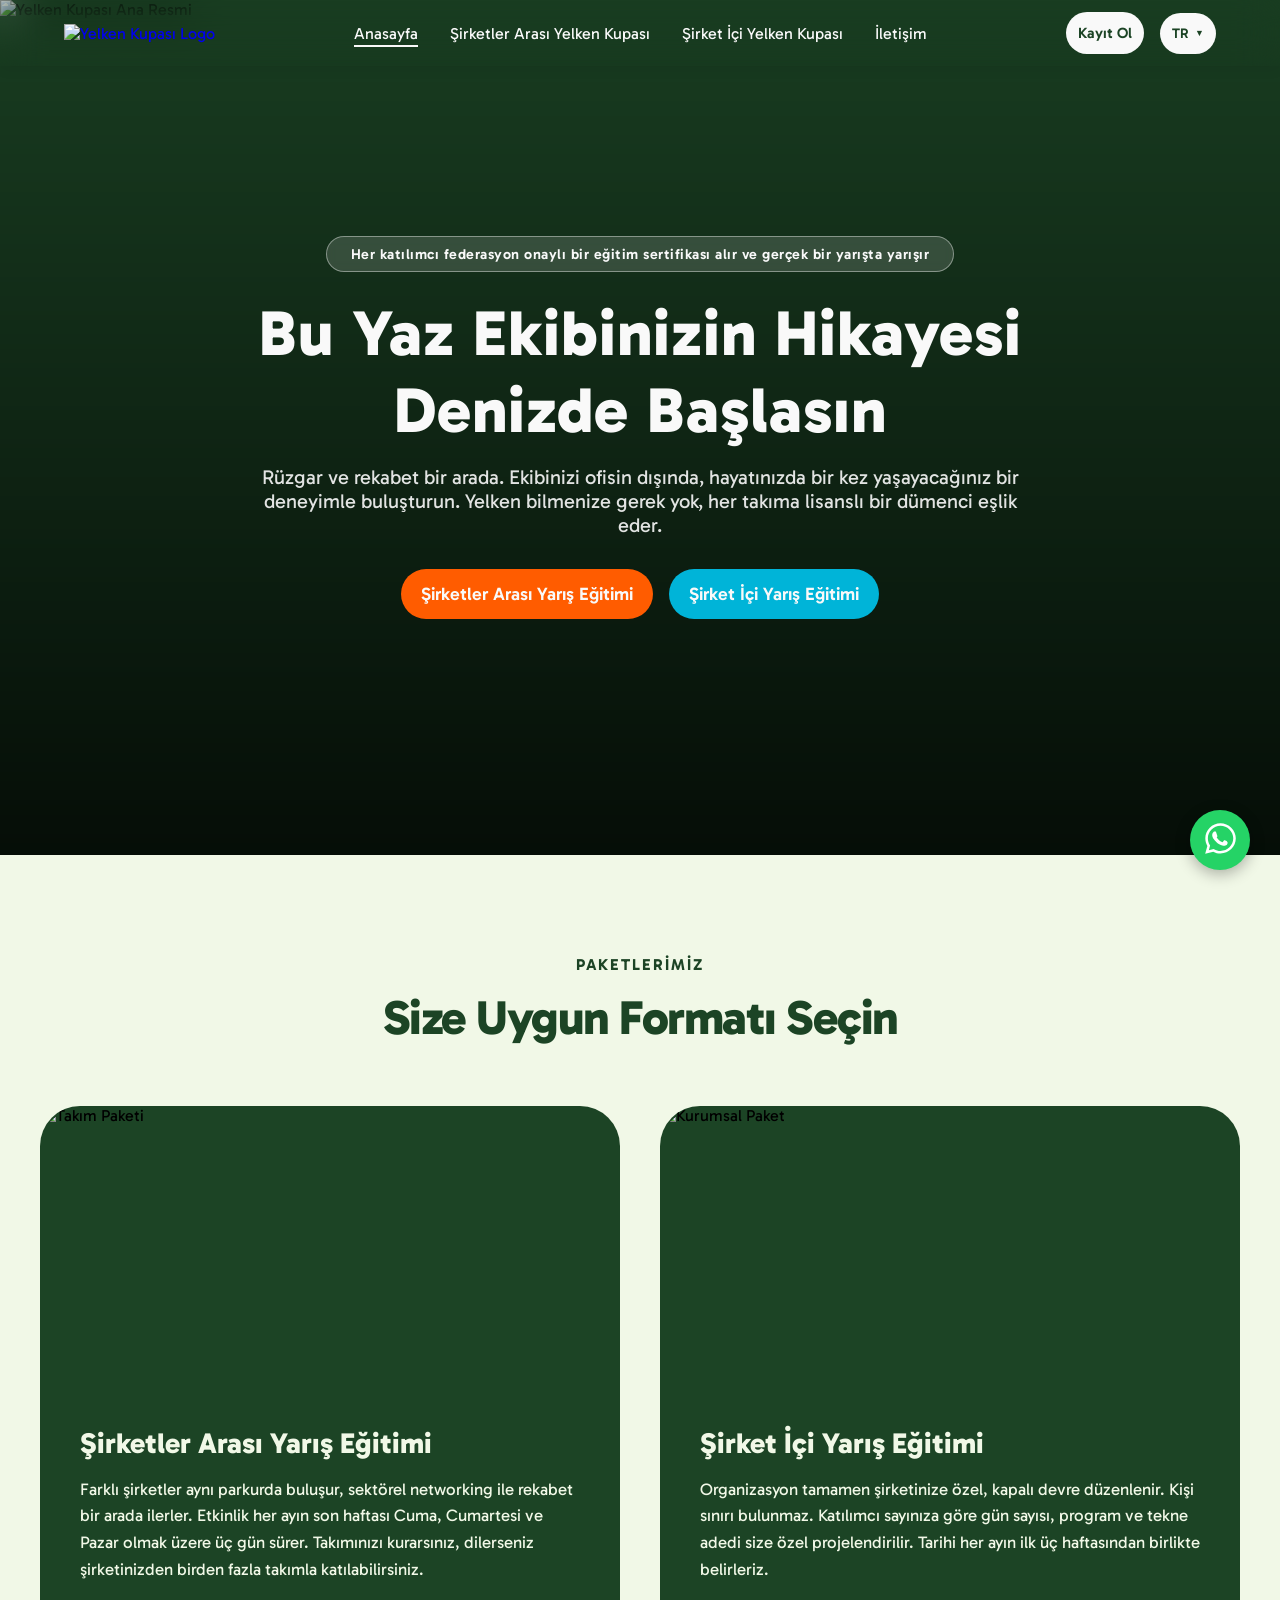
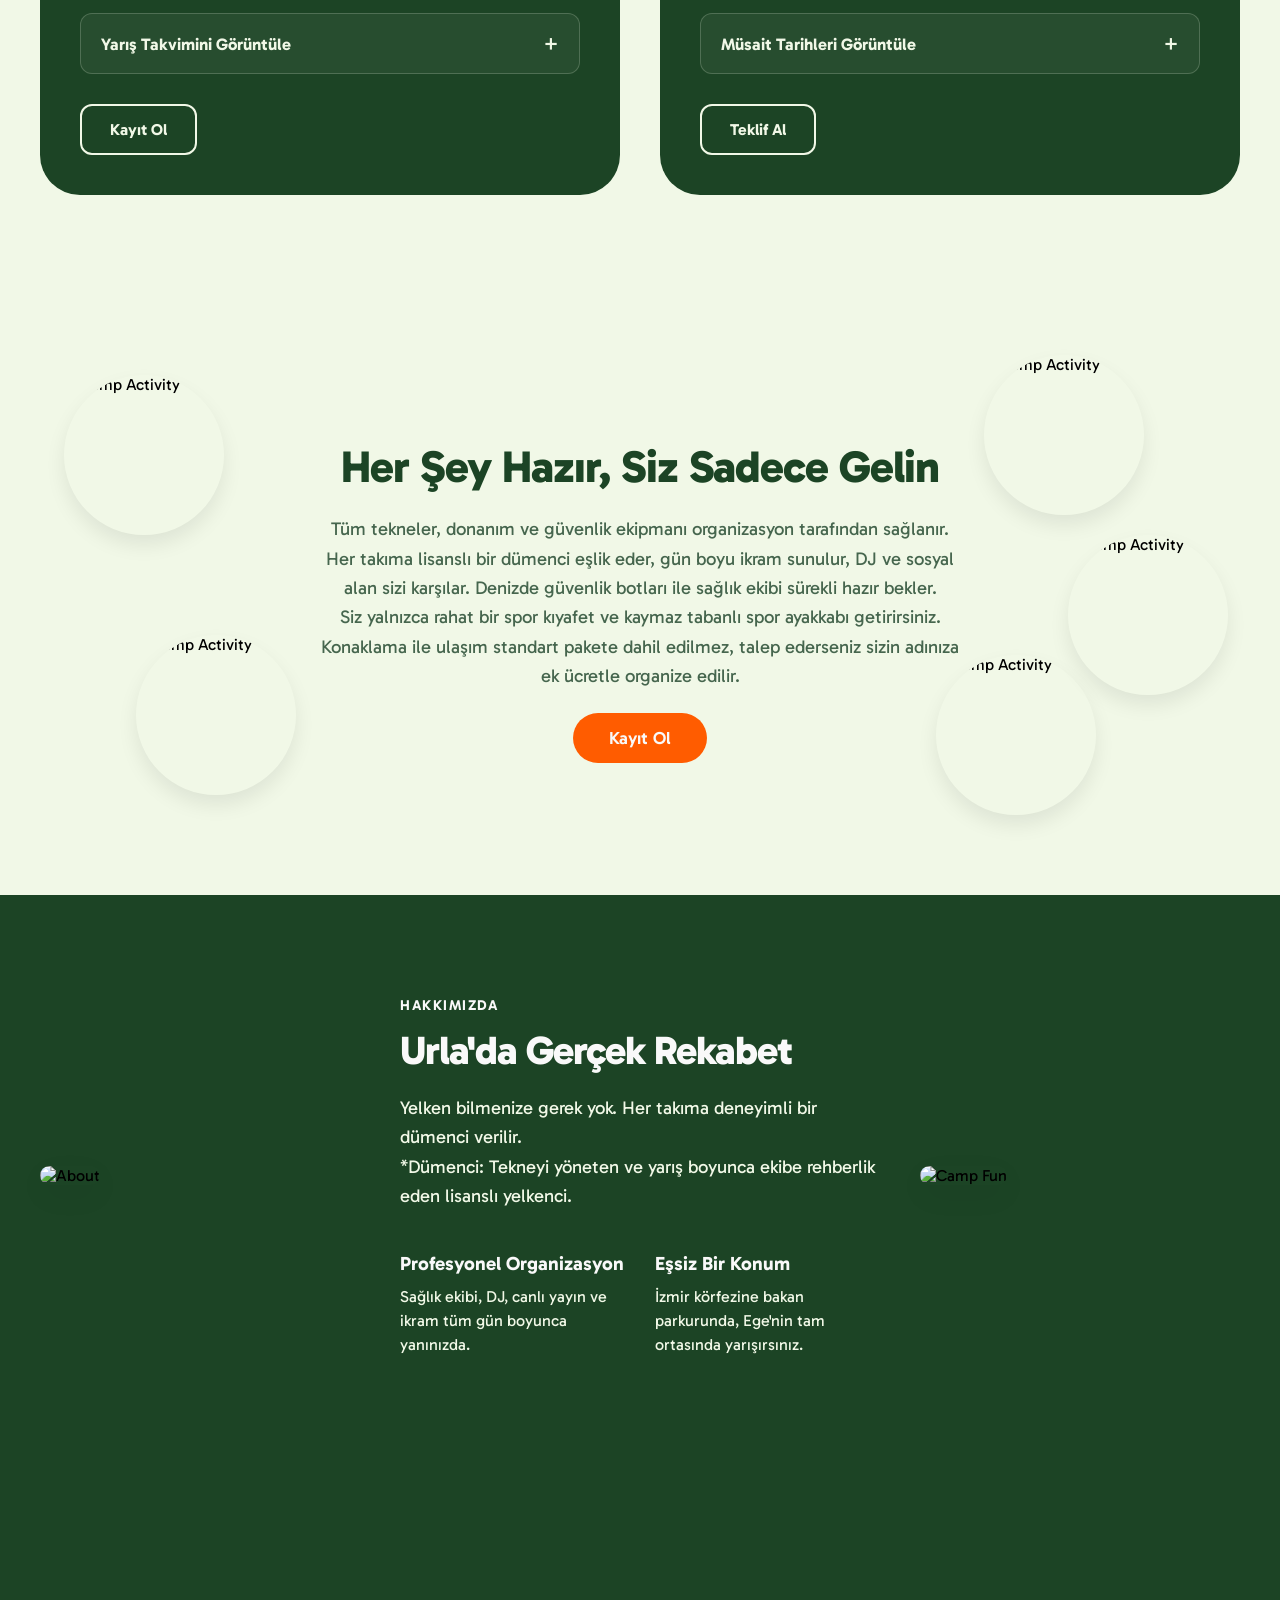
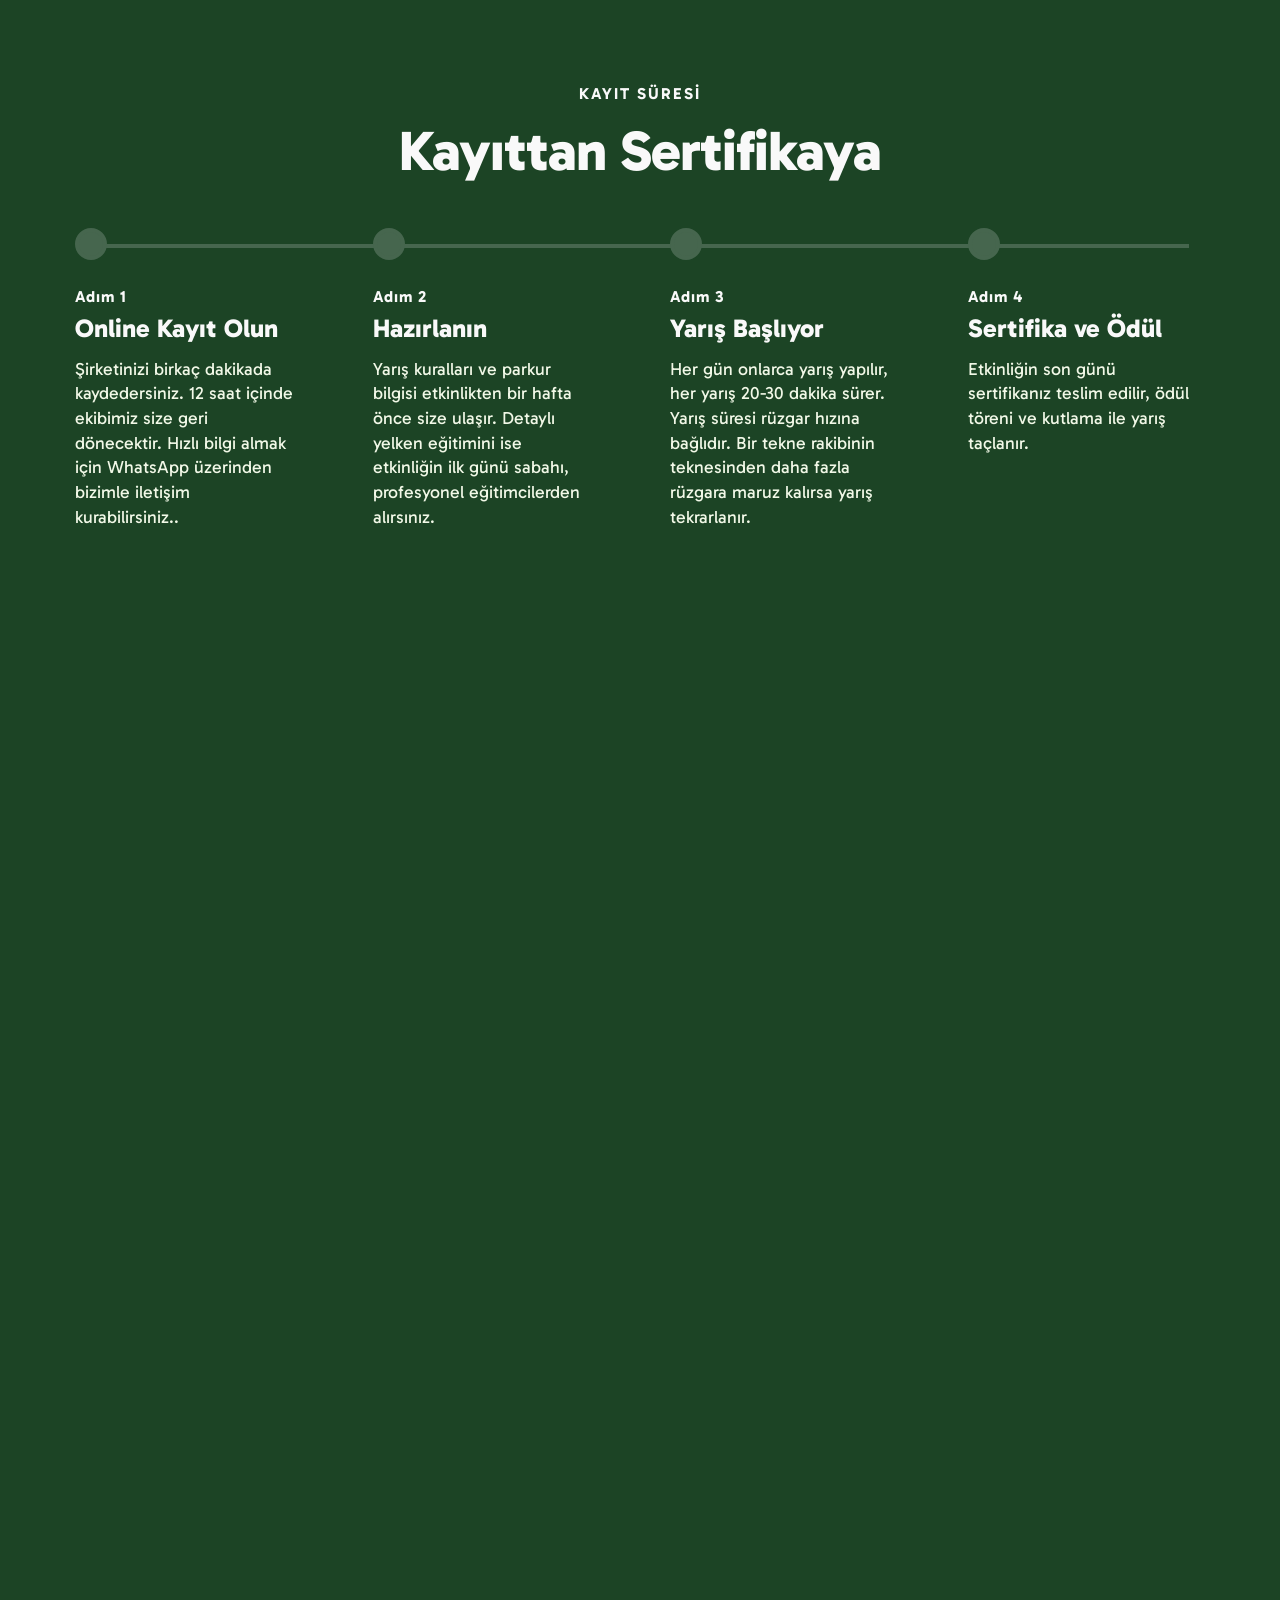
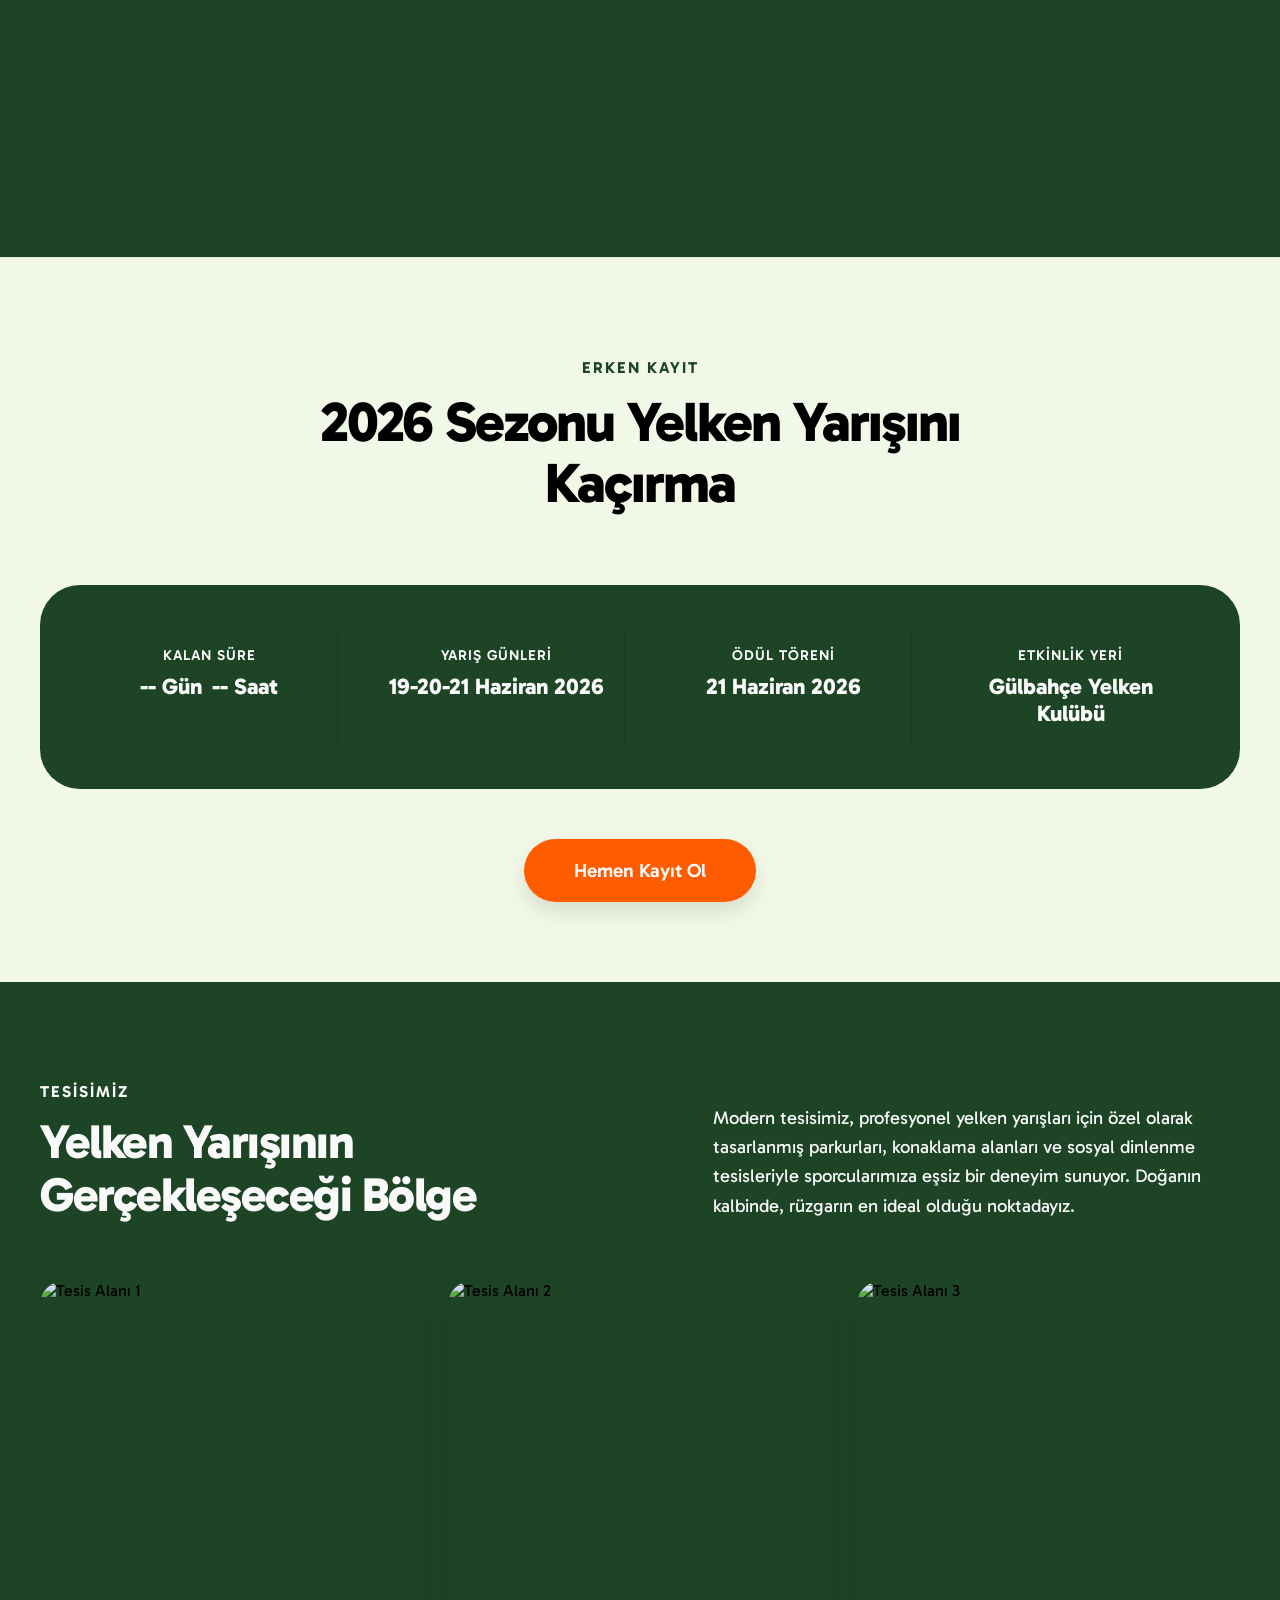
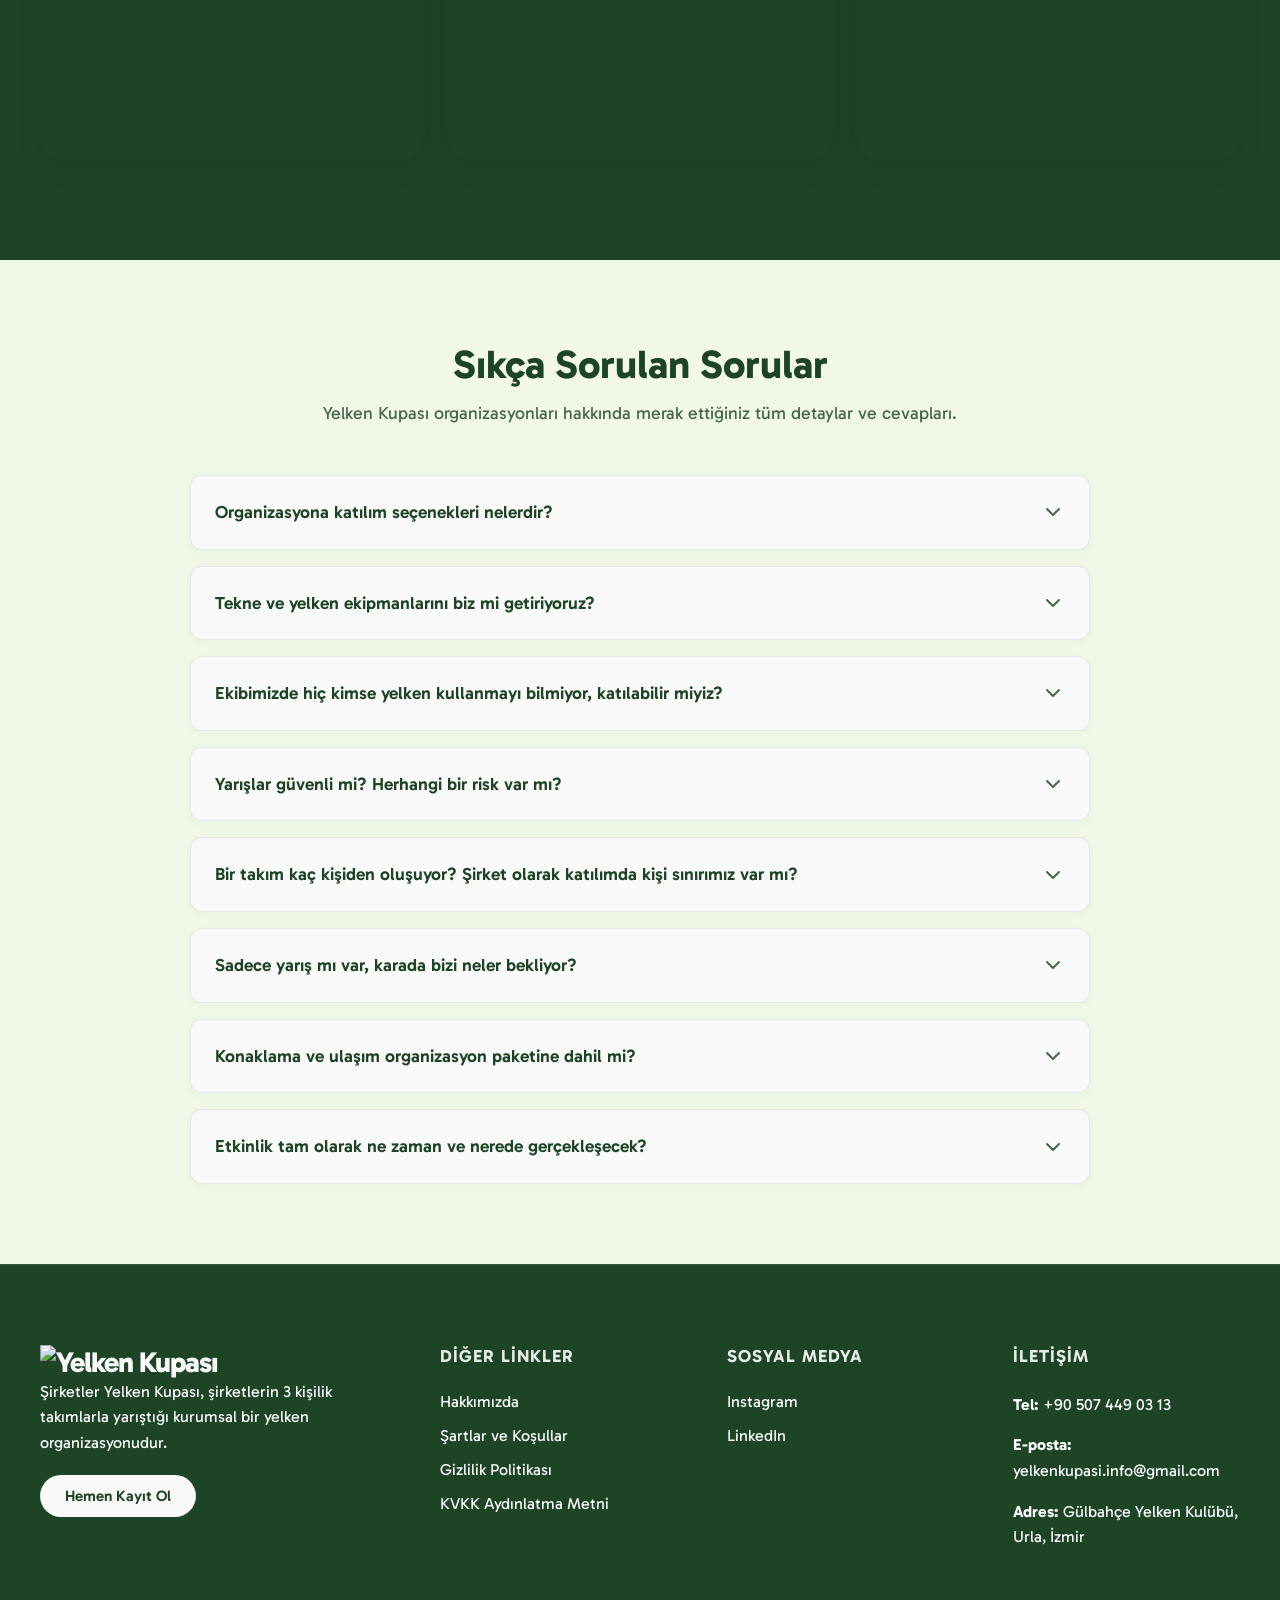
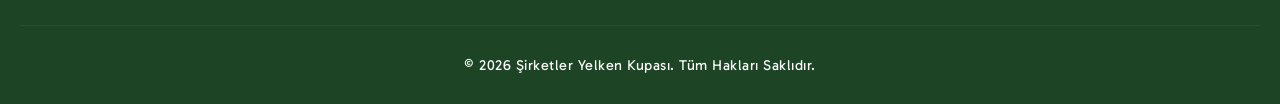
==== index.html @ d5794490 "Şirketler Arası Yelken Kupası Sayfası oluşturuldu yapımı devam etmektedir" ====
<!DOCTYPE html>
<html lang="tr">

<head>
    <!-- 1. Temel Ayarlar ve PWA Uyumluluğu -->
    <meta charset="UTF-8">
    <meta name="viewport" content="width=device-width, initial-scale=1.0, viewport-fit=cover">
    <meta name="theme-color" content="#1c4425">
    <meta name="apple-mobile-web-app-capable" content="yes">
    <meta name="apple-mobile-web-app-title" content="Yelken Kupası">
    <meta name="apple-mobile-web-app-status-bar-style" content="#1c4425">

    <!-- 2. Sayfa Başlığı ve Çeviri Etiketi -->
    <title data-i18n="page_title">Yelken Kupası | Anasayfa</title>

    <!-- 3. Temel SEO (Arama Motoru Açıklaması) -->
    <meta name="description"
        content="Şirketler Yelken Kupası, şirketlerin 3 kişilik takımlarla yarıştığı kurumsal bir yelken organizasyonudur.">

    <!-- 4. Open Graph (WhatsApp, LinkedIn, Facebook, Instagram vs. paylaşımları için) -->
    <meta property="og:type" content="website">
    <meta property="og:url" content="https://www.yelkenkupasi.com/">
    <meta property="og:title" content="Yelken Kupası | Şirketler Yarışıyor">
    <meta property="og:description"
        content="Şirketler Yelken Kupası, şirketlerin 3 kişilik takımlarla yarıştığı kurumsal bir yelken organizasyonudur. Hemen takımını kur ve kayıt ol!">
    <meta property="og:image" content="https://www.yelkenkupasi.com/image/logotab.jpg">

    <!-- 5. Twitter (X) Card Meta Etiketleri -->
    <meta name="twitter:card" content="summary_large_image">
    <meta name="twitter:url" content="https://www.yelkenkupasi.com/">
    <meta name="twitter:title" content="Yelken Kupası | Şirketler Yarışıyor">
    <meta name="twitter:description"
        content="Şirketler Yelken Kupası, şirketlerin 3 kişilik takımlarla yarıştığı kurumsal bir yelken organizasyonudur. Hemen takımını kur ve kayıt ol!">
    <meta name="twitter:image" content="https://www.yelkenkupasi.com/image/logotab.jpg">

    <!-- 6. Google Fonts Bağlantıları -->
    <link rel="preconnect" href="https://fonts.googleapis.com">
    <link rel="preconnect" href="https://fonts.gstatic.com" crossorigin>
    <link href="https://fonts.googleapis.com/css2?family=Gabarito:wght@400;500;600;700;800&display=swap"
        rel="stylesheet">

    <!-- 7. CSS Dosyaları -->
    <link rel="stylesheet" href="css/global.css">
    <link rel="stylesheet" href="css/index.css">

    <!-- 8. Favicon (Tarayıcı Sekmesi Simgeleri) -->
    <link rel="shortcut icon" href="image/logotab.jpg" type="image/png">
    <link rel="apple-touch-icon" href="image/logotab.jpg" type="image/png">

    <!-- 9. Dil / Çeviri Scripti -->
    <script src="js/i18n.js"></script>
</head>

<body>
    <header class="site-header is-home">
        <div class="header-container">
            <div class="logo">
                <a href="index.html">
                    <picture>
                        <source media="(min-width: 600px)" srcset="image/logodesktop.svg">
                        <img class="site-logo" src="image/logomobile.svg" alt="Yelken Kupası Logo" loading="lazy">
                    </picture>
                </a>
            </div>

            <nav class="nav-menu" id="nav-menu">
                <ul>
                    <li><a href="index.html" class="active" data-i18n="nav_home">Anasayfa</a></li>
                    <!-- <li><a href="sailing-race-dates-and-prices.html" data-i18n="nav_history">Yelken Yarışı Tarihi ve
                            Fiyatlar</a></li> -->
                    <li><a href="Inter-Company-Sailing-Cup.html" data-i18n="nav_history">Şirketler Arası Yelken
                            Kupası</a></li>
                    <li><a href="#" data-i18n="nav_history">Şirket İçi Yelken Kupası</a></li>
                    <li><a href="contact.html" data-i18n="nav_contact">İletişim</a></li>
                </ul>
            </nav>

            <div class="header-actions">
                <a href="contact.html#register" class="btn-primary" data-i18n="btn_register">Kayıt Ol</a>

                <div class="lang-dropdown">
                    <button class="lang-btn" aria-haspopup="true" aria-expanded="false" id="current-lang-btn">
                        TR <span class="arrow">▼</span>
                    </button>
                    <ul class="lang-menu">
                        <li><a href="#" onclick="changeLanguage('tr', event)" id="lang-tr" class="active">TR</a></li>
                        <li><a href="#" onclick="changeLanguage('en', event)" id="lang-en">EN</a></li>
                    </ul>
                </div>

                <button class="hamburger" id="hamburger-menu" aria-label="Menüyü Aç">
                    <span></span><span></span><span></span>
                </button>
            </div>
        </div>
    </header>

    <section id="home" class="hero-section">
        <img src="image/image1.jpg" alt="Yelken Kupası Ana Resmi" class="hero-image">
        <div class="hero-content">
            <!-- Üstteki yazıya 'hero-badge' sınıfı eklendi -->
            <p class="hero-badge" data-i18n="hero_desc_top">Her katılımcı federasyon onaylı bir eğitim sertifikası alır
                ve gerçek bir yarışta yarışır</p>

            <h1 data-i18n="hero_title">Bu Yaz Ekibinizin Hikayesi <br> Denizde Başlasın</h1>

            <p data-i18n="hero_desc">Rüzgar ve rekabet bir arada. Ekibinizi ofisin dışında, hayatınızda bir kez
                yaşayacağınız bir deneyimle buluşturun. Yelken bilmenize gerek yok, her takıma lisanslı bir dümenci
                eşlik eder.</p>

            <div class="hero-buttons">
                <a href="#packages" class="btn-primary" data-i18n="hero_btn">Şirketler Arası Yarış Eğitimi</a>
                <a href="#packages" class="btn-secondary" data-i18n="hero_btn_2">Şirket İçi Yarış Eğitimi</a>
            </div>
        </div>
    </section>

    <section id="packages" class="packages-section">
        <div class="packages-container">
            <div class="packages-header">
                <span class="section-subtitle" data-i18n="pkg_subtitle">Paketlerimiz</span>
                <h2 data-i18n="pkg_title">Size Uygun Formatı Seçin</h2>
            </div>

            <div class="packages-grid">
                <div class="package-card">
                    <div class="card-image"><img src="image/image3.jpg" alt="Takım Paketi"></div>
                    <div class="card-body">
                        <h3 data-i18n="pkg1_title">Şirketler Arası Yarış Eğitimi</h3>
                        <p data-i18n="pkg1_desc">Farklı şirketler aynı parkurda buluşur, sektörel networking ile rekabet
                            bir arada ilerler. Etkinlik her ayın son haftası Cuma, Cumartesi ve Pazar olmak üzere üç gün
                            sürer. Takımınızı kurarsınız, dilerseniz şirketinizden birden fazla takımla
                            katılabilirsiniz.</p>

                        <div class="faq-accordion">
                            <div class="faq-summary">
                                Yarış Takvimini Görüntüle
                                <span class="icon">+</span>
                            </div>
                            <div class="faq-content-wrapper">
                                <div class="faq-content">
                                    <p class="faq-desc">Diğer şirketlerle aynı parkurda yarışmak için size uygun ayı
                                        seçin. Her etkinlik 16 takım, toplam 48 kişiyle sınırlıdır.</p>
                                    <div class="scroll-hint">
                                        <span data-i18n="scroll_hint_text">Tabloyu yana kaydırabilirsiniz</span>
                                        <span class="arrow">→</span>
                                    </div>
                                    <div class="calendar-table">
                                        <div class="calendar-header">
                                            <span>Ay</span>
                                            <span>Tarih</span>
                                            <span>Durum</span>
                                        </div>
                                        <div class="calendar-row">
                                            <span data-label="Ay:">Haziran</span>
                                            <span data-label="Tarih:">26 - 27 - 28 Haziran</span>
                                            <span data-label="Durum:" class="status-warning">Son 8 takım!</span>
                                        </div>
                                        <div class="calendar-row">
                                            <span data-label="Ay:">Temmuz</span>
                                            <span data-label="Tarih:">24 - 25 - 26 Temmuz</span>
                                            <span data-label="Durum:" class="status-available">Müsait</span>
                                        </div>
                                        <div class="calendar-row">
                                            <span data-label="Ay:">Ağustos</span>
                                            <span data-label="Tarih:">28 - 29 - 30 Ağustos</span>
                                            <span data-label="Durum:" class="status-available">Müsait</span>
                                        </div>
                                        <div class="calendar-row">
                                            <span data-label="Ay:">Eylül</span>
                                            <span data-label="Tarih:">25 - 26 - 27 Eylül</span>
                                            <span data-label="Durum:" class="status-available">Müsait</span>
                                        </div>
                                    </div>
                                </div>
                            </div>
                        </div>
                        <a href="https://yelkenkupasi.fillout.com/erkenkayit" target="_blank" class="btn-outline"
                            data-i18n="btn_register_5">Kayıt Ol</a>
                    </div>
                </div>

                <div class="package-card">
                    <div class="card-image"><img src="image/image4.jpg" alt="Kurumsal Paket"></div>
                    <div class="card-body">
                        <h3 data-i18n="pkg2_title">Şirket İçi Yarış Eğitimi</h3>
                        <p data-i18n="pkg2_desc">Organizasyon tamamen şirketinize özel, kapalı devre düzenlenir. Kişi
                            sınırı bulunmaz. Katılımcı sayınıza göre gün sayısı, program ve tekne adedi size özel
                            projelendirilir. Tarihi her ayın ilk üç haftasından birlikte belirleriz.</p>

                        <div class="faq-accordion">
                            <div class="faq-summary">
                                Müsait Tarihleri Görüntüle
                                <span class="icon">+</span>
                            </div>
                            <div class="faq-content-wrapper">
                                <div class="faq-content">
                                    <p class="faq-desc">Şirketinize özel, kapalı bir etkinlik için her ayın ilk üç
                                        haftasından size uygun haftayı seçin. Kesin tarihi birlikte netleştirmek için
                                        talep formunu doldurunuz.</p>
                                    <div class="scroll-hint">
                                        <span data-i18n="scroll_hint_text">Tabloyu yana kaydırabilirsiniz</span>
                                        <span class="arrow">→</span>
                                    </div>
                                    <div class="calendar-table two-cols">
                                        <div class="calendar-header">
                                            <span>Müsait Tarihler</span>
                                            <span>Durum</span>
                                        </div>

                                        <div class="calendar-row">
                                            <span data-label="Tarih:">1 Temmuz - 5 Temmuz</span>
                                            <span data-label="Durum:" class="status-available">Müsait</span>
                                        </div>

                                        <div class="calendar-row">
                                            <span data-label="Tarih:">8 Temmuz - 12 Temmuz</span>
                                            <span data-label="Durum:" class="status-available">Müsait</span>
                                        </div>

                                        <div class="calendar-row">
                                            <span data-label="Tarih:">15 Temmuz - 19 Temmuz</span>
                                            <span data-label="Durum:" class="status-available">Müsait</span>
                                        </div>

                                        <div class="calendar-row">
                                            <span data-label="Tarih:">29 Temmuz - 2 Ağustos</span>
                                            <span data-label="Durum:" class="status-available">Müsait</span>
                                        </div>

                                        <div class="calendar-row">
                                            <span data-label="Tarih:">5 Ağustos - 9 Ağustos</span>
                                            <span data-label="Durum:" class="status-available">Müsait</span>
                                        </div>

                                        <div class="calendar-row">
                                            <span data-label="Tarih:">12 Ağustos - 16 Ağustos</span>
                                            <span data-label="Durum:" class="status-available">Müsait</span>
                                        </div>

                                        <div class="calendar-row">
                                            <span data-label="Tarih:">19 Ağustos - 23 Ağustos</span>
                                            <span data-label="Durum:" class="status-option">Opsiyonlandı</span>
                                        </div>

                                        <div class="calendar-row">
                                            <span data-label="Tarih:">2 Eylül - 6 Eylül</span>
                                            <span data-label="Durum:" class="status-available">Müsait</span>
                                        </div>

                                        <div class="calendar-row">
                                            <span data-label="Tarih:">9 Eylül - 13 Eylül</span>
                                            <span data-label="Durum:" class="status-reserved">Rezerve Edildi</span>
                                        </div>

                                        <div class="calendar-row">
                                            <span data-label="Tarih:">16 Eylül - 20 Eylül</span>
                                            <span data-label="Durum:" class="status-available">Müsait</span>
                                        </div>

                                    </div>
                                </div>
                            </div>
                        </div>

                        <a href="https://yelkenkupasi.fillout.com/erkenkayit" target="_blank" class="btn-outline"
                            data-i18n="pkg2_btn">Teklif Al</a>
                    </div>
                </div>
            </div>
        </div>
    </section>

    <section class="intro-section">
        <div class="intro-container">
            <img src="image/image1.jpg" alt="Camp Activity" class="circle-img left-1">
            <img src="image/image2.jpg" alt="Camp Activity" class="circle-img left-2">

            <div class="intro-content">
                <h2 data-i18n="intro_title">Her Şey Hazır, Siz Sadece Gelin</h2>
                <p data-i18n="intro_desc">Tüm tekneler, donanım ve güvenlik ekipmanı organizasyon tarafından sağlanır.
                    <br>
                    Her takıma lisanslı bir dümenci eşlik eder, gün boyu ikram sunulur, DJ ve sosyal alan sizi karşılar.
                    Denizde güvenlik botları ile sağlık ekibi sürekli hazır bekler.
                    <br>
                    Siz yalnızca rahat bir spor kıyafet ve kaymaz tabanlı spor ayakkabı getirirsiniz.
                    <br>
                    Konaklama ile ulaşım standart pakete dahil edilmez, talep ederseniz sizin adınıza ek ücretle
                    organize edilir.
                </p>
                <a href="https://yelkenkupasi.fillout.com/erkenkayit" target="_blank" class="btn-primary"
                    data-i18n="btn_register_2">Kayıt Ol</a>
            </div>

            <img src="image/image3.jpg" alt="Camp Activity" class="circle-img right-1">
            <img src="image/image4.jpg" alt="Camp Activity" class="circle-img right-2">
            <img src="image/image5.jpg" alt="Camp Activity" class="circle-img right-3">
        </div>
    </section>

    <section id="about" class="about-section">
        <div class="about-container">
            <div class="about-image-left">
                <img src="image/image2.jpg" alt="About">
            </div>

            <div class="about-content">
                <span class="section-subtitle" data-i18n="about_subtitle">Hakkımızda</span>
                <h2 data-i18n="about_title">Urla'da Gerçek Rekabet</h2>
                <p class="main-desc" data-i18n="about_desc">Yelken bilmenize gerek yok. Her takıma deneyimli bir dümenci
                    verilir.<br />*Dümenci: Tekneyi yöneten ve yarış boyunca ekibe rehberlik eden lisanslı yelkenci.</p>

                <div class="about-features">
                    <div class="feature-item">
                        <h3 data-i18n="about_feat1_title">Profesyonel Organizasyon</h3>
                        <p data-i18n="about_feat1_desc">Sağlık ekibi, DJ, canlı yayın ve ikram tüm gün boyunca
                            yanınızda.</p>
                    </div>
                    <div class="feature-item">
                        <h3 data-i18n="about_feat2_title">Eşsiz Bir Konum</h3>
                        <p data-i18n="about_feat2_desc">İzmir körfezine bakan parkurunda, Ege'nin tam ortasında
                            yarışırsınız.</p>
                    </div>
                </div>
            </div>

            <div class="about-image-right">
                <img src="image/image4.jpg" alt="Camp Fun">
            </div>
        </div>
    </section>

    <section id="how-it-works" class="process-section">
        <div class="process-container">
            <div class="scroll-wrapper" id="process-scroll-wrapper">
                <div class="sticky-content">
                    <div class="process-header">
                        <span class="section-subtitle" data-i18n="process_subtitle">Kayıt Süresi</span>
                        <h2 data-i18n="process_title">Kayıttan Sertifikaya</h2>
                    </div>

                    <div class="timeline-container">
                        <div class="line-bg"></div>
                        <div class="line-fill" id="timeline-fill"></div>

                        <div class="steps-row">
                            <div class="step-item">
                                <div class="station-dot">
                                    <svg class="check-icon" viewBox="0 0 24 24">
                                        <path d="M9 16.17L4.83 12l-1.42 1.41L9 19 21 7l-1.41-1.41z" />
                                    </svg>
                                </div>
                                <h4 data-i18n="step1_label">Adım 1</h4>
                                <h3 data-i18n="step1_title">Online Kayıt Olun</h3>
                                <p data-i18n="step1_desc">Şirketinizi birkaç dakikada kaydedersiniz. 12 saat içinde
                                    ekibimiz size geri dönecektir. Hızlı bilgi almak için WhatsApp üzerinden bizimle
                                    iletişim kurabilirsiniz..</p>
                            </div>

                            <div class="step-item">
                                <div class="station-dot">
                                    <svg class="check-icon" viewBox="0 0 24 24">
                                        <path d="M9 16.17L4.83 12l-1.42 1.41L9 19 21 7l-1.41-1.41z" />
                                    </svg>
                                </div>
                                <h4 data-i18n="step2_label">Adım 2</h4>
                                <h3 data-i18n="step2_title">Hazırlanın</h3>
                                <p data-i18n="step2_desc">Yarış kuralları ve parkur bilgisi etkinlikten bir hafta önce
                                    size ulaşır. Detaylı yelken eğitimini ise etkinliğin ilk günü sabahı, profesyonel
                                    eğitimcilerden alırsınız.</p>
                            </div>

                            <div class="step-item">
                                <div class="station-dot">
                                    <svg class="check-icon" viewBox="0 0 24 24">
                                        <path d="M9 16.17L4.83 12l-1.42 1.41L9 19 21 7l-1.41-1.41z" />
                                    </svg>
                                </div>
                                <h4 data-i18n="step3_label">Adım 3</h4>
                                <h3 data-i18n="step3_title">Yarış Başlıyor</h3>
                                <p data-i18n="step3_desc">Her gün onlarca yarış yapılır, her yarış 20-30 dakika sürer.
                                    Yarış süresi rüzgar hızına bağlıdır. Bir tekne rakibinin teknesinden daha fazla
                                    rüzgara maruz kalırsa yarış tekrarlanır.</p>
                            </div>

                            <div class="step-item">
                                <div class="station-dot">
                                    <svg class="check-icon" viewBox="0 0 24 24">
                                        <path d="M9 16.17L4.83 12l-1.42 1.41L9 19 21 7l-1.41-1.41z" />
                                    </svg>
                                </div>
                                <h4 data-i18n="step4_label">Adım 4</h4>
                                <h3 data-i18n="step4_title">Sertifika ve Ödül</h3>
                                <p data-i18n="step4_desc">Etkinliğin son günü sertifikanız teslim edilir, ödül töreni ve
                                    kutlama ile yarış taçlanır.</p>
                            </div>
                        </div>
                    </div>
                </div>
            </div>
        </div>
    </section>

    <section id="early-registration" class="early-reg-section">
        <div class="early-reg-container">
            <div class="early-reg-header">
                <span class="section-subtitle" data-i18n="early_subtitle">Erken Kayıt</span>
                <h2 data-i18n="early_title">2026 Sezonu Yelken Yarışını Kaçırma</h2>
            </div>

            <div class="early-reg-grid">
                <div class="reg-info-item">
                    <span class="info-label" data-i18n="early_label1">Kalan Süre</span>
                    <div class="info-value">
                        <span id="countdown-days">--</span>
                        <span class="time-text" data-i18n="early_val1_days">Gün</span>
                        <span id="countdown-hours">--</span>
                        <span class="time-text" data-i18n="early_val1_hours">Saat</span>
                    </div>
                </div>
                <div class="reg-info-item">
                    <span class="info-label" data-i18n="early_label2">Yarış Günleri</span>
                    <div class="info-value" data-i18n="early_val2">19-20-21 Haziran 2026</div>
                </div>
                <div class="reg-info-item">
                    <span class="info-label" data-i18n="early_label3">Ödül Töreni</span>
                    <div class="info-value" data-i18n="early_val3">21 Haziran 2026</div>
                </div>
                <div class="reg-info-item">
                    <span class="info-label" data-i18n="early_label4">Etkinlik Yeri</span>
                    <div class="info-value" data-i18n="early_val4">Gülbahçe Yelken Kulübü</div>
                </div>
            </div>
            <div class="early-reg-footer">
                <a href="contact.html#register" class="btn-primary" data-i18n="btn_register_4">Hemen Kayıt Ol</a>
            </div>
        </div>
    </section>

    <section id="facility" class="facility-section">
        <div class="facility-container">
            <div class="facility-header">
                <div class="header-left">
                    <span class="section-subtitle" data-i18n="facility_subtitle">Tesisimiz</span>
                    <h2 data-i18n="facility_title">Yelken Yarışının Gerçekleşeceği Bölge</h2>
                </div>
                <div class="header-right">
                    <p data-i18n="facility_desc">Modern tesisimiz, profesyonel yelken yarışları için özel olarak
                        tasarlanmış parkurları, konaklama alanları ve sosyal dinlenme tesisleriyle sporcularımıza eşsiz
                        bir deneyim sunuyor. Doğanın kalbinde, rüzgarın en ideal olduğu noktadayız.</p>
                </div>
            </div>

            <div class="facility-gallery">
                <div class="facility-slider">
                    <div class="facility-card"><img src="image/image6.jpg" alt="Tesis Alanı 1"></div>
                    <div class="facility-card"><img src="image/image5.jpg" alt="Tesis Alanı 2"></div>
                    <div class="facility-card"><img src="image/image4.jpg" alt="Tesis Alanı 3"></div>
                </div>
                <div class="slider-dots">
                    <span class="dot active"></span><span class="dot"></span><span class="dot"></span>
                </div>
            </div>
        </div>
    </section>

    <section class="faq-section">
        <div class="faq-container">
            <h2 class="faq-title" data-i18n="faq-title">Sıkça Sorulan Sorular</h2>
            <p class="faq-subtitle" data-i18n="faq-subtitle">Yelken Kupası organizasyonları hakkında merak ettiğiniz tüm
                detaylar ve cevapları.</p>

            <div class="faq-accordion">

                <div class="faq-item">
                    <button class="faq-question">
                        <span data-i18n="faq-q1-question">Organizasyona katılım seçenekleri nelerdir?</span>
                        <svg class="faq-icon" viewBox="0 0 24 24" fill="none" stroke="currentColor" stroke-width="2"
                            stroke-linecap="round" stroke-linejoin="round">
                            <polyline points="6 9 12 15 18 9"></polyline>
                        </svg>
                    </button>
                    <div class="faq-answer">
                        <div class="faq-answer-content">
                            <p data-i18n="faq-q1-answer-intro">Şirketlerin ihtiyaçlarına göre iki farklı katılım
                                modelimiz bulunmaktadır:</p>
                            <ul>
                                <li>
                                    <strong data-i18n="faq-q1-list1-title">Şirketler Yelken Kupası:</strong>
                                    <span data-i18n="faq-q1-list1-desc">Farklı şirketlerin bir araya gelerek yarıştığı,
                                        sektörel networking ve rekabetin ön planda olduğu etkinliktir. Cuma, Cumartesi
                                        ve Pazar günleri olmak üzere 3 gün sürer ve etkinlik kapasitesi maksimum 48 kişi
                                        ile sınırlıdır.</span>
                                </li>
                                <li>
                                    <strong data-i18n="faq-q1-list2-title">Şirket İçi Yelken Kupası:</strong>
                                    <span data-i18n="faq-q1-list2-desc">Tamamen kendi şirketinize ve çalışanlarınıza
                                        özel olarak düzenlenen, kapalı devre organizasyonumuzdur. Bu modelde kişi sayısı
                                        sınırı yoktur. Katılımcı sayınıza göre etkinlik gün sayısı, program ve tahsis
                                        edilecek tekne sayısı size özel olarak artırılıp projelendirilir.</span>
                                </li>
                            </ul>
                        </div>
                    </div>
                </div>

                <div class="faq-item">
                    <button class="faq-question">
                        <span data-i18n="faq-q2-question">Tekne ve yelken ekipmanlarını biz mi getiriyoruz?</span>
                        <svg class="faq-icon" viewBox="0 0 24 24" fill="none" stroke="currentColor" stroke-width="2"
                            stroke-linecap="round" stroke-linejoin="round">
                            <polyline points="6 9 12 15 18 9"></polyline>
                        </svg>
                    </button>
                    <div class="faq-answer">
                        <div class="faq-answer-content">
                            <p data-i18n="faq-q2-answer">Hayır, ister Şirketler Kupası'na ister Şirket İçi Yelken
                                Kupası'na katılın, yarışılacak tüm tekneler, donanımlar ve can yeleği gibi güvenlik
                                ekipmanları organizasyonumuz tarafından sağlanmaktadır. Sizin sadece teknede rahat
                                hareket edebileceğiniz spor kıyafetler ve kaymaz tabanlı spor ayakkabılarla gelmeniz
                                yeterlidir.</p>
                        </div>
                    </div>
                </div>

                <div class="faq-item">
                    <button class="faq-question">
                        <span data-i18n="faq-q3-question">Ekibimizde hiç kimse yelken kullanmayı bilmiyor, katılabilir
                            miyiz?</span>
                        <svg class="faq-icon" viewBox="0 0 24 24" fill="none" stroke="currentColor" stroke-width="2"
                            stroke-linecap="round" stroke-linejoin="round">
                            <polyline points="6 9 12 15 18 9"></polyline>
                        </svg>
                    </button>
                    <div class="faq-answer">
                        <div class="faq-answer-content">
                            <p data-i18n="faq-q3-answer">Kesinlikle. Katılımcıların hiçbir denizcilik veya yelken
                                tecrübesine sahip olması gerekmiyor. Her tekneye organizasyonumuz tarafından profesyonel
                                ve lisanslı bir dümenci atanıyor. Kaptanınız size ne yapmanız gerektiğini anlık olarak
                                söyleyecek ve güvenli bir şekilde yarışmanızı sağlayacak.</p>
                        </div>
                    </div>
                </div>

                <div class="faq-item">
                    <button class="faq-question">
                        <span data-i18n="faq-q4-question">Yarışlar güvenli mi? Herhangi bir risk var mı?</span>
                        <svg class="faq-icon" viewBox="0 0 24 24" fill="none" stroke="currentColor" stroke-width="2"
                            stroke-linecap="round" stroke-linejoin="round">
                            <polyline points="6 9 12 15 18 9"></polyline>
                        </svg>
                    </button>
                    <div class="faq-answer">
                        <div class="faq-answer-content">
                            <p data-i18n="faq-q4-answer">Güvenlik en büyük önceliğimizdir. Yarış parkuru tamamen
                                kontrollü bir alanda kurulur ve yarış boyunca denizde hazır bekleyen profesyonel
                                güvenlik botları ile sağlık ekipleri bulunur.</p>
                        </div>
                    </div>
                </div>

                <div class="faq-item">
                    <button class="faq-question">
                        <span data-i18n="faq-q5-question">Bir takım kaç kişiden oluşuyor? Şirket olarak katılımda kişi
                            sınırımız var mı?</span>
                        <svg class="faq-icon" viewBox="0 0 24 24" fill="none" stroke="currentColor" stroke-width="2"
                            stroke-linecap="round" stroke-linejoin="round">
                            <polyline points="6 9 12 15 18 9"></polyline>
                        </svg>
                    </button>
                    <div class="faq-answer">
                        <div class="faq-answer-content">
                            <p data-i18n="faq-q5-answer-intro">Yarışlar tekne bazlı yapıldığı için, her bir tekne ekibi
                                tam 3 kişiden oluşmaktadır (Dümenci bu sayıya dahil değildir).</p>
                            <ul>
                                <li>
                                    <strong data-i18n="faq-q5-list1-title">Şirketler Yelken Kupası'nda:</strong>
                                    <span data-i18n="faq-q5-list1-desc">Toplam 46 kişilik etkinlik kontenjanı dahilinde,
                                        şirketinizden dilediğiniz sayıda 3'er kişilik takımlar kurarak yer
                                        alabilirsiniz.</span>
                                </li>
                                <li>
                                    <strong data-i18n="faq-q5-list2-title">Şirket İçi Yelken Kupası'nda:</strong>
                                    <span data-i18n="faq-q5-list2-desc">Şirketinizin büyüklüğüne göre bu 3'er kişilik
                                        takımların sayısı ve tekne adetleri ihtiyacınıza göre artırılarak özel bir filo
                                        kurulur.</span>
                                </li>
                            </ul>
                        </div>
                    </div>
                </div>

                <div class="faq-item">
                    <button class="faq-question">
                        <span data-i18n="faq-q6-question">Sadece yarış mı var, karada bizi neler bekliyor?</span>
                        <svg class="faq-icon" viewBox="0 0 24 24" fill="none" stroke="currentColor" stroke-width="2"
                            stroke-linecap="round" stroke-linejoin="round">
                            <polyline points="6 9 12 15 18 9"></polyline>
                        </svg>
                    </button>
                    <div class="faq-answer">
                        <div class="faq-answer-content">
                            <p>
                                <span data-i18n="faq-q6-answer-p1">Yelken Kupası sadece bir yarış değil, aynı zamanda
                                    kurumsal bir festivaldir. Yarış aralarında ve sonrasında Gülbahçe Yelken Kulübü'nün
                                    karadaki özel alanlarında DJ performansları, canlı yayın dinletileri, ikramlar ve
                                    harika sosyal alanlar sizi bekliyor.</span>
                                <em data-i18n="faq-q6-answer-p2">(Şirket İçi etkinliklerde bu alanlardaki aktiviteler
                                    tamamen kurum kültürünüze göre özelleştirilebilir.)</em>
                            </p>
                        </div>
                    </div>
                </div>

                <div class="faq-item">
                    <button class="faq-question">
                        <span data-i18n="faq-q7-question">Konaklama ve ulaşım organizasyon paketine dahil mi?</span>
                        <svg class="faq-icon" viewBox="0 0 24 24" fill="none" stroke="currentColor" stroke-width="2"
                            stroke-linecap="round" stroke-linejoin="round">
                            <polyline points="6 9 12 15 18 9"></polyline>
                        </svg>
                    </button>
                    <div class="faq-answer">
                        <div class="faq-answer-content">
                            <p data-i18n="faq-q7-answer">Hayır, konaklama ve ulaşım standart etkinlik paketimize dahil
                                değildir. Standart paketimiz yarış katılımını, tekne tahsisini, dümenci desteğini ve gün
                                boyu karadaki yeme-içme ile eğlence faaliyetlerini kapsar. Ancak katılımcılarımızın
                                talebi doğrultusunda, ek ücret karşılığında tüm konaklama ve transfer (ulaşım)
                                süreçlerinizi sizin adınıza memnuniyetle organize edebiliriz.</p>
                        </div>
                    </div>
                </div>

                <div class="faq-item">
                    <button class="faq-question">
                        <span data-i18n="faq-q8-question">Etkinlik tam olarak ne zaman ve nerede gerçekleşecek?</span>
                        <svg class="faq-icon" viewBox="0 0 24 24" fill="none" stroke="currentColor" stroke-width="2"
                            stroke-linecap="round" stroke-linejoin="round">
                            <polyline points="6 9 12 15 18 9"></polyline>
                        </svg>
                    </button>
                    <div class="faq-answer">
                        <div class="faq-answer-content">
                            <p>
                                <span data-i18n="faq-q8-answer-p1">Organizasyonlarımız rüzgarın ve doğanın en güzel uyum
                                    sağladığı</span>
                                <strong data-i18n="faq-q8-answer-bold">Urla Gülbahçe Yelken Kulübü'nde</strong>
                                <span data-i18n="faq-q8-answer-p2">gerçekleşmektedir. Şirketler Yelken Kupası için
                                    etkinlik takvimimiz dönemsel olarak güncellenmektedir; güncel müsaitlik durumunu web
                                    sitemizde yer alan takvim üzerinden inceleyebilirsiniz. Şirket İçi Yelken Kupası
                                    taleplerinizde ise tarihler karşılıklı görüşme ile tamamen size uygun şekilde
                                    belirlenmektedir.</span>
                            </p>
                        </div>
                    </div>
                </div>

            </div>
        </div>
    </section>

    <footer class="site-footer">
        <div class="footer-container">
            <div class="footer-col footer-about">
                <div class="footer-logo"><img src="image/logodesktop.svg" alt="Yelken Kupası"></div>
                <p data-i18n="footer_desc">Şirketler Yelken Kupası, şirketlerin 3 kişilik takımlarla yarıştığı kurumsal
                    bir yelken organizasyonudur.</p>
                <a href="contact.html#register" class="btn-primary" data-i18n="btn_register_6">Hemen Kayıt Ol</a>
            </div>

            <div class="footer-col footer-links">
                <h4 data-i18n="footer_links_title">Diğer Linkler</h4>
                <ul>
                    <li><a href="about.html" data-i18n="nav_about_footer">Hakkımızda</a></li>
                    <li><a href="terms-conditions.html" data-i18n="nav_termsconditions_footer">Şartlar ve Koşullar</a>
                    </li>
                    <li><a href="privacy-policy.html" data-i18n="nav_privacypoliciy_footer">Gizlilik Politikası</a></li>
                    <li><a href="KVKK.html" data-i18n="nav_kvkk_footer">KVKK Aydınlatma Metni</a></li>
                </ul>
            </div>

            <div class="footer-col footer-social">
                <h4 data-i18n="footer_social_title">Sosyal Medya</h4>
                <div class="social-icons">
                    <a target="_blank" href="https://www.instagram.com/yelkenkupasi/"
                        aria-label="Instagram">Instagram</a>
                    <a target="_blank" href="https://www.linkedin.com/company/sirketleryelkenkupasi"
                        aria-label="LinkedIn">LinkedIn</a>
                </div>
            </div>

            <div class="footer-col footer-contact">
                <h4 data-i18n="footer_contact_title">İletişim</h4>
                <div class="contact-info">
                    <p><strong data-i18n="footer_tel">Tel:</strong> <a href="tel:+905074490313">+90 507 449 03 13</a>
                    </p>
                    <p><strong data-i18n="footer_email">E-posta:</strong> yelkenkupasi.info@gmail.com</p>
                    <p data-i18n="footer_address"><strong>Adres:</strong> Gülbahçe Yelken Kulübü, Urla, İzmir</p>
                </div>
            </div>
        </div>
        <div class="footer-bottom">
            <div class="bottom-container">
                <p data-i18n="footer_copyright">&copy; 2026 Şirketler Yelken Kupası. Tüm Hakları Saklıdır.</p>
            </div>
        </div>
    </footer>

    <a href="https://wa.me/905074490313" class="whatsapp-btn" target="_blank" rel="noopener noreferrer"
        aria-label="WhatsApp ile İletişime Geç">
        <!-- WhatsApp SVG İkonu -->
        <svg xmlns="http://www.w3.org/2000/svg" viewBox="0 0 448 512" fill="currentColor">
            <path
                d="M380.9 97.1C339 55.1 283.2 32 223.9 32c-122.4 0-222 99.6-222 222 0 39.1 10.2 77.3 29.6 111L0 480l117.7-30.9c32.4 17.7 68.9 27 106.1 27h.1c122.3 0 224.1-99.6 224.1-222 0-59.3-25.2-115-67.1-157.1zm-157 341.6c-33.2 0-65.7-8.9-94-25.7l-6.7-4-69.8 18.3L72 359.2l-4.4-7c-18.5-29.4-28.2-63.3-28.2-98.2 0-101.7 82.8-184.5 184.6-184.5 49.3 0 95.6 19.2 130.4 54.1 34.8 34.9 56.2 81.2 56.1 130.5 0 101.8-84.9 184.6-186.6 184.6zm101.2-138.2c-5.5-2.8-32.8-16.2-37.9-18-5.1-1.9-8.8-2.8-12.5 2.8-3.7 5.6-14.3 18-17.6 21.8-3.2 3.7-6.5 4.2-12 1.4-32.6-16.3-54-29.1-75.5-66-2.1-3.6 2.1-3.2 7.6-14.2 2.7-5.4 1.4-10.2-.4-14.2-1.9-4-12.5-35.4-17.1-48.4-4.5-12.8-9-11-12.5-11.2-3.2-.2-6.9-.2-10.6-.2-3.7 0-9.7 1.4-14.8 6.9-5.1 5.6-19.4 19-19.4 46.3 0 27.3 19.9 53.7 22.6 57.4 2.8 3.7 39.1 59.7 94.8 83.8 35.2 15.2 49 16.5 66.6 13.9 10.7-1.6 32.8-13.4 37.4-26.4 4.6-13 4.6-24.1 3.2-26.4-1.3-2.5-5-3.9-10.5-6.6z" />
        </svg>
    </a>

    <script defer src="js/utils.js"></script>
    <script defer src="js/navbar.js"></script>
    <script defer src="js/timeline.js"></script>
    <script defer src="js/facility-slider.js"></script>
    <script defer src="js/video.js"></script>
    <script defer src="js/countdown.js"></script>
    <script defer src="js/modals.js"></script>
    <script defer src="js/mail.js"></script>
    <script defer src="js/faq.js"></script>

</body>

</html>
---- css/global.css ----
@charset "UTF-8";
* {
  margin: 0;
  padding: 0;
  box-sizing: border-box;
  font-family: "Gabarito", sans-serif;
}

html {
  scroll-behavior: smooth;
}

body {
  background-color: #1c4425;
}
body .whatsapp-btn {
  position: fixed;
  bottom: calc(30px + env(safe-area-inset-bottom));
  right: 30px;
  width: 60px;
  height: 60px;
  background-color: #25D366;
  color: white;
  border-radius: 50%;
  display: flex;
  justify-content: center;
  align-items: center;
  text-decoration: none;
  box-shadow: 0px 4px 15px rgba(0, 0, 0, 0.3);
  z-index: 9999;
  will-change: transform, bottom;
  transition: transform 0.3s ease-in-out, box-shadow 0.3s ease-in-out;
}
body .whatsapp-btn svg {
  width: 35px;
  height: 35px;
  margin-top: -3px;
}
body .whatsapp-btn:hover {
  transform: scale(1.1);
  box-shadow: 0px 6px 20px rgba(0, 0, 0, 0.4);
}
@media screen and (max-width: 768px) {
  body .whatsapp-btn {
    bottom: calc(12px + env(safe-area-inset-bottom));
    right: 15px;
    width: 52px;
    height: 52px;
  }
  body .whatsapp-btn svg {
    width: 28px;
    height: 28px;
    margin-top: -2px;
  }
}

.site-header {
  /* 1. VARSAYILAN DURUM: Tüm alt sayfalar için katı renk ve blursuz */
  background-color: #1c4425;
  width: 100%;
  position: fixed;
  top: 0;
  z-index: 1000;
  box-shadow: 0 4px 12px rgba(0, 0, 0, 0.05);
  transition: background-color 0.3s ease-in-out, backdrop-filter 0.3s ease-in-out;
  /* 2. SADECE ANASAYFA İÇİN (is-home sınıfı varsa) */
}
.site-header.is-home {
  background-color: transparent;
  backdrop-filter: blur(20px);
  -webkit-backdrop-filter: blur(20px);
  /* Anasayfada sayfa aşağı kaydırıldığında (JS ile eklendiğinde) */
}
.site-header.is-home.scrolled {
  background-color: #1c4425;
  backdrop-filter: none;
  -webkit-backdrop-filter: none;
}
.site-header {
  /* --- İçerik Ayarları --- */
}
.site-header .header-container {
  max-width: 1200px;
  margin: 0 auto;
  padding: 12px 24px;
  display: flex;
  justify-content: space-between;
  align-items: center;
}
@media (max-width: 600px) {
  .site-header .header-container {
    padding: 5px 16px;
  }
}

.logo a {
  text-decoration: none;
  /* 1. Adım: Her zaman mobil tasarımı (varsayılanı) en üste yazarız */
}
.logo a .site-logo {
  width: auto;
  height: 60px;
  transition: all 0.3s ease;
  /* 2. Adım: HTML'deki ile aynı medya sorgusunu yazarız */
}
@media (min-width: 600px) {
  .logo a .site-logo {
    height: 45px;
  }
}

.nav-menu ul {
  display: flex;
  list-style: none;
  gap: 32px;
}
.nav-menu a {
  text-decoration: none;
  color: #f9f9f9;
  font-size: 16px;
  transition: color 0.3s ease;
  position: relative;
}
.nav-menu a::after {
  content: "";
  position: absolute;
  left: 0;
  bottom: -4px;
  width: 0;
  height: 2px;
  background-color: #f9f9f9;
  transition: width 0.3s ease;
}
.nav-menu a:hover, .nav-menu a.active {
  color: #f9f9f9;
}
.nav-menu a:hover::after, .nav-menu a.active::after {
  width: 100%;
}

@media screen and (max-width: 1130px) {
  .nav-menu {
    position: absolute;
    top: 100%;
    left: 50%;
    transform: translateX(-50%);
    width: 95%;
    background-color: #1c4425;
    box-shadow: 0 8px 16px rgba(0, 0, 0, 0.05);
    padding: 0;
    max-height: 0;
    overflow: hidden;
    border-radius: 10px;
    margin-top: 5px;
    transition: max-height 0.4s ease-in-out, padding 0.4s ease-in-out;
  }
  .nav-menu.is-active {
    max-height: 400px;
    padding: 20px 0;
  }
  .nav-menu ul {
    flex-direction: column;
    align-items: center;
    gap: 20px;
  }
}
.header-actions {
  display: flex;
  align-items: center;
  gap: 16px;
}

.btn-primary {
  background-color: #f9f9f9;
  color: #1c4425;
  padding: 12px;
  border-radius: 50px;
  text-decoration: none;
  font-weight: 600;
  font-size: 15px;
  transition: all 0.3s ease-in-out;
}
.btn-primary:hover {
  background-color: #ff5c00;
  color: #f9f9f9;
}
@media screen and (max-width: 1050px) {
  .btn-primary {
    padding: 12px;
    font-size: 15px;
  }
}

.lang-dropdown {
  position: relative;
  display: inline-block;
}
.lang-dropdown .lang-btn {
  background-color: #f9f9f9;
  border-radius: 50px;
  color: #1c4425;
  font-size: 14px;
  font-weight: 600;
  cursor: pointer;
  display: flex;
  align-items: center;
  gap: 6px;
  padding: 12px;
  font-family: inherit;
  transition: all 0.3s ease-in-out;
  border: none;
}
.lang-dropdown .lang-btn .arrow {
  font-size: 9px;
  transition: transform 0.3s ease;
}
.lang-dropdown .lang-menu {
  position: absolute;
  top: calc(100% + 8px);
  right: 0;
  background-color: #f9f9f9;
  list-style: none;
  padding: 8px 0;
  margin: 0;
  min-width: 60px;
  border-radius: 8px;
  box-shadow: 0 8px 16px rgba(0, 0, 0, 0.15);
  opacity: 0;
  visibility: hidden;
  transform: translateY(10px);
  transition: all 0.3s ease;
  z-index: 100;
}
.lang-dropdown .lang-menu li {
  width: 100%;
}
.lang-dropdown .lang-menu a {
  display: block;
  padding: 8px 16px;
  color: #1c4425;
  text-decoration: none;
  font-size: 14px;
  font-weight: 500;
  transition: background-color 0.2s ease, color 0.2s ease;
  text-align: center;
}
.lang-dropdown .lang-menu a:hover, .lang-dropdown .lang-menu a.active {
  background-color: rgba(0, 77, 64, 0.1);
  color: #ff5c00;
}
.lang-dropdown:hover .lang-menu {
  opacity: 1;
  visibility: visible;
  transform: translateY(0);
}
.lang-dropdown:hover .lang-btn .arrow {
  transform: rotate(180deg);
}
@media screen and (max-width: 1050px) {
  .lang-dropdown .lang-btn {
    font-size: 14px;
    padding: 10px;
  }
  .lang-dropdown .lang-menu {
    min-width: 70px;
  }
  .lang-dropdown .lang-menu a {
    padding: 8px 12px;
  }
}

.hamburger {
  display: none;
  background: none;
  border: none;
  cursor: pointer;
  flex-direction: column;
  gap: 5px;
  padding: 5px;
}
.hamburger span {
  display: block;
  width: 25px;
  height: 3px;
  background-color: #f9f9f9;
  border-radius: 3px;
  transition: transform 0.3s ease, opacity 0.3s ease;
}
.hamburger.is-active span:nth-child(1) {
  transform: translateY(8px) rotate(45deg);
}
.hamburger.is-active span:nth-child(2) {
  opacity: 0;
}
.hamburger.is-active span:nth-child(3) {
  transform: translateY(-8px) rotate(-45deg);
}
@media screen and (max-width: 1130px) {
  .hamburger {
    display: flex;
  }
}

.site-footer {
  background-color: #1c4425;
  color: #f9f9f9;
  padding: 80px 20px 0 20px;
  border-top: 1px solid rgba(255, 255, 255, 0.1);
}
.site-footer .footer-container {
  max-width: 1200px;
  margin: 0 auto;
  display: grid;
  grid-template-columns: 1.5fr 1fr 1fr 1fr;
  gap: 60px;
  padding-bottom: 60px;
}
.site-footer .footer-col h4 {
  font-size: 1.1rem;
  font-weight: 700;
  margin-bottom: 25px;
  text-transform: uppercase;
  letter-spacing: 1px;
  color: rgba(255, 255, 255, 0.9);
}
.site-footer .footer-about .footer-logo {
  font-size: 1.8rem;
  font-weight: 800;
  letter-spacing: -1px;
}
.site-footer .footer-about p {
  font-size: 1rem;
  color: #f9f9f9;
  line-height: 1.6;
  margin-bottom: 30px;
}
.site-footer .footer-about .btn-primary {
  background-color: #f9f9f9;
  color: #1c4425;
  padding: 12px 25px;
  font-size: 0.95rem;
  border: none;
  transition: all 0.3s ease-in-out;
}
.site-footer .footer-about .btn-primary:hover {
  background-color: #ff5c00;
  color: #f9f9f9;
}
.site-footer .footer-links ul {
  list-style: none;
}
.site-footer .footer-links ul li {
  margin-bottom: 15px;
}
.site-footer .footer-links ul li a {
  text-decoration: none;
  color: #f9f9f9;
  transition: all 0.3s cubic-bezier(0.4, 0, 0.2, 1);
  font-size: 1rem;
}
.site-footer .footer-links ul li a:hover {
  color: #ff5c00;
}
.site-footer .footer-social .social-icons {
  display: flex;
  flex-direction: column;
  gap: 15px;
}
.site-footer .footer-social .social-icons a {
  color: #f9f9f9;
  text-decoration: none;
  font-size: 1rem;
  transition: all 0.3s cubic-bezier(0.4, 0, 0.2, 1);
}
.site-footer .footer-social .social-icons a:hover {
  color: #ff5c00;
}
.site-footer .contact-info p {
  font-size: 1rem;
  color: #f9f9f9;
  line-height: 1.6;
  margin-bottom: 15px;
}
.site-footer .contact-info p strong {
  color: #fff;
}
.site-footer .contact-info p a {
  color: #f9f9f9;
  text-decoration: none;
  transition: all 0.3s cubic-bezier(0.4, 0, 0.2, 1);
}
@media screen and (min-width: 992px) {
  .site-footer .contact-info p a {
    pointer-events: none;
    cursor: text;
  }
}
.site-footer .contact-info p a:hover {
  color: #ff5c00;
}
.site-footer .footer-bottom {
  border-top: 1px solid rgba(255, 255, 255, 0.05);
  padding: 30px 0;
  text-align: center;
}
.site-footer .footer-bottom .bottom-container p {
  font-size: 0.9rem;
  color: #f9f9f9;
  letter-spacing: 0.5px;
}
@media screen and (max-width: 992px) {
  .site-footer .footer-container {
    grid-template-columns: 1fr 1fr;
    gap: 40px;
  }
}
@media screen and (max-width: 600px) {
  .site-footer {
    padding-top: 60px;
  }
  .site-footer .footer-container {
    grid-template-columns: 1fr;
    gap: 40px;
    text-align: center;
  }
  .site-footer .footer-social .social-icons {
    align-items: center;
  }
  .site-footer .footer-links ul li a:hover {
    padding-left: 0;
  }
}/*# sourceMappingURL=global.css.map */
---- css/index.css ----
.hero-section {
  position: relative;
  width: 100%;
  height: 95vh;
  min-height: 500px;
  overflow: hidden;
  display: flex;
  flex-direction: column;
  justify-content: center;
  align-items: center;
}
.hero-section .hero-image {
  position: absolute;
  top: 0;
  left: 0;
  width: 100%;
  height: 100%;
  -o-object-fit: cover;
     object-fit: cover;
  z-index: 1;
}
.hero-section::after {
  content: "";
  position: absolute;
  top: 0;
  left: 0;
  width: 100%;
  height: 100%;
  background: linear-gradient(to bottom, rgba(0, 0, 0, 0.1) 1%, rgba(0, 0, 0, 0.8) 100%);
  z-index: 2;
}
.hero-section .hero-content {
  position: relative;
  z-index: 3;
  max-width: 1200px;
  width: 100%;
  padding: 0 24px;
  color: #f9f9f9;
  text-align: center;
}
.hero-section .hero-content .hero-badge {
  display: inline-block;
  background-color: rgba(255, 255, 255, 0.15);
  border: 1px solid rgba(255, 255, 255, 0.4);
  backdrop-filter: blur(5px);
  font-size: clamp(0.75rem, 2vw, 0.9rem);
  font-weight: 600;
  letter-spacing: 0.5px;
  margin-bottom: clamp(16px, 3vw, 24px);
  padding: clamp(6px, 1.5vw, 8px) clamp(16px, 3vw, 24px);
  border-radius: 50px;
  opacity: 1;
  max-width: -moz-fit-content;
  max-width: fit-content;
  margin-left: auto;
  margin-right: auto;
}
.hero-section .hero-content h1 {
  font-size: clamp(2rem, 6vw + 0.5rem, 4rem);
  font-weight: 800;
  line-height: 1.2;
  letter-spacing: 1px;
  margin-bottom: 16px;
  word-wrap: break-word;
  hyphens: auto;
}
.hero-section .hero-content p:not(.hero-badge) {
  font-size: clamp(1rem, 2vw + 0.5rem, 1.25rem);
  font-weight: 400;
  opacity: 0.9;
  margin-bottom: 32px;
  max-width: 800px;
  margin-left: auto;
  margin-right: auto;
}
.hero-section .hero-content .hero-buttons {
  display: flex;
  justify-content: center;
  align-items: center;
  gap: 16px;
}
@media screen and (max-width: 850px) {
  .hero-section .hero-content .hero-buttons {
    flex-direction: column-reverse;
    gap: 12px;
  }
}
.hero-section .hero-content .btn-primary {
  background-color: #ff5c00;
  color: #f9f9f9;
  transition: all 0.3s ease-in-out;
  padding: 14px 20px;
  display: block;
  font-size: 18px;
}
.hero-section .hero-content .btn-primary:hover {
  background-color: #f9f9f9;
  color: #1c4425;
}
.hero-section .hero-content .btn-secondary {
  background-color: #00b4d8;
  color: #f9f9f9;
  transition: all 0.3s ease-in-out;
  padding: 14px 20px;
  border-radius: 50px;
  text-decoration: none;
  font-weight: 600;
  font-size: 18px;
}
.hero-section .hero-content .btn-secondary:hover {
  background-color: #f9f9f9;
  color: #46664e;
}
@media screen and (max-width: 850px) {
  .hero-section {
    height: 75vh;
    padding-bottom: 50px;
  }
  .hero-section .hero-content {
    margin-bottom: -100px;
  }
  .hero-section .hero-content p:not(.hero-badge) {
    margin-bottom: 24px;
    max-width: 600px;
  }
  .hero-section .hero-content .btn-primary {
    background-color: #ff5c00;
    color: #f9f9f9;
    transition: all 0.3s ease-in-out;
    padding: 10px;
    display: block;
    font-size: 15px;
  }
  .hero-section .hero-content .btn-primary:hover {
    background-color: #f9f9f9;
    color: #1c4425;
  }
  .hero-section .hero-content .btn-secondary {
    background-color: #00b4d8;
    color: #f9f9f9;
    transition: all 0.3s ease-in-out;
    padding: 10px;
    border-radius: 50px;
    text-decoration: none;
    font-weight: 600;
    font-size: 15px;
  }
  .hero-section .hero-content .btn-secondary:hover {
    background-color: #f9f9f9;
    color: #46664e;
  }
}

.intro-section {
  width: 100%;
  background-color: #f1f8e7;
  padding: 100px 20px;
  overflow: hidden;
}
.intro-section .intro-container {
  max-width: 1200px;
  margin: 0 auto;
  position: relative;
  display: flex;
  justify-content: center;
  align-items: center;
  min-height: 400px;
}
.intro-section .intro-content {
  position: relative;
  z-index: 2;
  max-width: 700px;
  text-align: center;
  padding: 20px;
}
.intro-section .intro-content h2 {
  font-size: 2.8rem;
  font-weight: 800;
  color: #1c4425;
  line-height: 1.2;
  letter-spacing: -1px;
  margin-bottom: 20px;
}
.intro-section .intro-content p {
  font-size: 1.15rem;
  color: #46664e;
  line-height: 1.6;
  margin-bottom: 35px;
}
.intro-section .intro-content .btn-primary {
  padding: 14px 36px;
  font-size: 1.1rem;
  background-color: #ff5c00;
  color: #f9f9f9;
  transition: all 0.3s ease-in-out;
}
.intro-section .intro-content .btn-primary:hover {
  background-color: #1c4425;
  color: #f9f9f9;
}
.intro-section .circle-img {
  position: absolute;
  border-radius: 50%;
  -o-object-fit: cover;
     object-fit: cover;
  z-index: 1;
  box-shadow: 0 10px 20px rgba(0, 0, 0, 0.08);
  transition: transform 0.3s ease;
}
.intro-section .circle-img:hover {
  transform: scale(1.05) translateY(-5px);
}
.intro-section .left-1 {
  top: -5%;
  left: 2%;
  width: 160px;
  height: 160px;
}
.intro-section .left-2 {
  bottom: 0%;
  left: 8%;
  width: 160px;
  height: 160px;
}
.intro-section .right-1 {
  top: -10%;
  right: 8%;
  width: 160px;
  height: 160px;
}
.intro-section .right-2 {
  top: 35%;
  right: 1%;
  width: 160px;
  height: 160px;
}
.intro-section .right-3 {
  bottom: -5%;
  right: 12%;
  width: 160px;
  height: 160px;
}
@media screen and (max-width: 850px) {
  .intro-section {
    padding: 60px 20px;
  }
  .intro-section .intro-container {
    min-height: auto;
  }
  .intro-section .intro-content h2 {
    font-size: 2rem;
  }
  .intro-section .intro-content p {
    font-size: 1rem;
  }
  .intro-section .circle-img {
    opacity: 0.25;
  }
  .intro-section .left-1 {
    width: 100px;
    height: 100px;
    left: -10px;
    top: 5%;
  }
  .intro-section .left-2 {
    width: 100px;
    height: 100px;
    left: 2%;
    bottom: -5%;
  }
  .intro-section .right-1 {
    width: 100px;
    height: 100px;
    right: 2%;
    top: -5%;
  }
  .intro-section .right-2 {
    display: none;
  }
  .intro-section .right-3 {
    width: 100px;
    height: 100px;
    right: -10px;
    bottom: 0%;
  }
}

.about-section {
  width: 100%;
  background-color: #1c4425;
  padding: 100px 20px;
}
.about-section .about-container {
  max-width: 1200px;
  margin: 0 auto;
  display: flex;
  align-items: center;
  justify-content: space-between;
  gap: 40px;
}
.about-section .about-image-left {
  flex: 1;
  max-width: 400px;
}
.about-section .about-image-left img {
  width: 100%;
  aspect-ratio: 4/5;
  -o-object-fit: cover;
     object-fit: cover;
  border-radius: 20px;
  box-shadow: 0 10px 30px rgba(0, 0, 0, 0.05);
}
.about-section .about-content {
  flex: 1.5;
}
.about-section .about-content .section-subtitle {
  display: inline-block;
  font-size: 0.9rem;
  font-weight: 700;
  text-transform: uppercase;
  letter-spacing: 1.5px;
  color: #f9f9f9;
  margin-bottom: 12px;
}
.about-section .about-content h2 {
  font-size: 2.5rem;
  font-weight: 800;
  color: #f9f9f9;
  line-height: 1.2;
  letter-spacing: -1px;
  margin-bottom: 20px;
}
.about-section .about-content .main-desc {
  font-size: 1.15rem;
  color: #f1f8e7;
  line-height: 1.6;
  margin-bottom: 40px;
}
.about-section .about-content .about-features {
  display: flex;
  gap: 30px;
}
.about-section .about-content .about-features .feature-item {
  flex: 1;
}
.about-section .about-content .about-features .feature-item h3 {
  font-size: 1.2rem;
  font-weight: 700;
  color: #f9f9f9;
  margin-bottom: 10px;
}
.about-section .about-content .about-features .feature-item p {
  font-size: 1rem;
  color: #f1f8e7;
  line-height: 1.5;
}
.about-section .about-image-right {
  flex: 1;
  max-width: 400px;
}
.about-section .about-image-right img {
  width: 100%;
  aspect-ratio: 4/5;
  -o-object-fit: cover;
     object-fit: cover;
  border-radius: 20px;
  box-shadow: 0 10px 30px rgba(0, 0, 0, 0.05);
  transform: translateY(0);
}
@media screen and (max-width: 992px) {
  .about-section {
    padding: 60px 20px;
  }
  .about-section .about-container {
    flex-direction: column;
    gap: 40px;
  }
  .about-section .about-content {
    order: 1;
    margin-bottom: 0;
    width: 100%;
  }
  .about-section .about-content h2 {
    font-size: 2.2rem;
  }
  .about-section .about-content .about-features {
    flex-direction: column;
    gap: 20px;
  }
  .about-section .about-image-right {
    display: none;
  }
  .about-section .about-image-left {
    order: 3;
    width: 100%;
    max-width: 400px;
    margin: 0 auto;
    position: relative;
    z-index: 1;
  }
  .about-section .about-image-left img {
    aspect-ratio: 4/3;
    border-radius: 20px;
  }
}

.process-section {
  width: 100%;
  background-color: #1c4425;
  padding: 0;
}
.process-section .process-container {
  max-width: 1200px;
  margin: 0 auto;
  width: 100%;
  padding: 0 20px;
}
.process-section .scroll-wrapper {
  height: 400vh;
  position: relative;
}
.process-section .sticky-content {
  position: sticky;
  top: 0;
  height: 100vh;
  width: 100%;
  display: flex;
  flex-direction: column;
  align-items: center;
  justify-content: center;
  overflow: hidden;
}
.process-section .process-header {
  text-align: center;
  max-width: 800px;
  margin: 0 auto clamp(20px, 5vh, 80px) auto;
  padding: 0 15px;
  width: 100%;
  box-sizing: border-box;
}
.process-section .process-header .section-subtitle {
  display: inline-block;
  font-size: clamp(0.85rem, 2vw, 1rem);
  font-weight: 700;
  text-transform: uppercase;
  letter-spacing: 2px;
  color: #f9f9f9;
  margin-bottom: clamp(10px, 2vh, 20px);
}
.process-section .process-header h2 {
  font-size: clamp(1.8rem, 5vw, 3.5rem);
  font-weight: 800;
  color: #f9f9f9;
  line-height: 1.1;
  letter-spacing: -1px;
  word-wrap: break-word;
}
.process-section .timeline-container {
  width: 100%;
  position: relative;
  padding: 0;
  box-sizing: border-box;
}
.process-section .line-bg {
  position: absolute;
  top: 16px;
  left: 31px;
  right: 31px;
  height: 4px;
  background-color: #46664e;
  z-index: 1;
}
.process-section .line-fill {
  position: absolute;
  top: 16px;
  left: 31px;
  right: 31px;
  height: 4px;
  background-color: #93d35c;
  z-index: 2;
  transform-origin: left center;
  transform: scaleX(var(--line-progress, 0));
  transition: transform 0.1s ease-out;
}
.process-section .steps-row {
  display: flex;
  justify-content: space-between;
  position: relative;
  z-index: 3;
  width: 100%;
}
.process-section .step-item {
  flex: 1;
  text-align: left;
  min-width: 0;
  padding: 0 15px;
  margin-right: 30px;
}
.process-section .step-item:last-child {
  margin-right: 0;
}
.process-section .step-item .station-dot {
  width: 32px;
  height: 32px;
  background-color: #46664e;
  border: 4px solid #46664e;
  border-radius: 50%;
  margin: 0 0 clamp(15px, 3vh, 30px) 0;
  display: flex;
  align-items: center;
  justify-content: center;
  transition: all 0.3s ease;
}
.process-section .step-item .station-dot .check-icon {
  width: 18px;
  height: 18px;
  fill: #f9f9f9;
  opacity: 0;
  transform: scale(0.5);
  transition: all 0.3s cubic-bezier(0.175, 0.885, 0.32, 1.275);
}
.process-section .step-item .station-dot.is-reached {
  border-color: #93d35c;
  background-color: #93d35c;
}
.process-section .step-item .station-dot.is-reached .check-icon {
  opacity: 1;
  transform: scale(1);
}
.process-section .step-item h4 {
  font-size: clamp(0.85rem, 1.5vw, 1rem);
  font-weight: 700;
  color: #f9f9f9;
  margin-bottom: 8px;
  letter-spacing: 1px;
}
.process-section .step-item h3 {
  font-size: clamp(1.2rem, 2.5vw, 1.6rem);
  font-weight: 800;
  color: #f9f9f9;
  margin-bottom: clamp(6px, 1.5vh, 12px);
  line-height: 1.2;
  word-wrap: break-word;
}
.process-section .step-item p {
  font-size: clamp(0.85rem, 1.5vw, 1.1rem);
  color: #f1f8e7;
  line-height: 1.4;
  padding-right: 15px;
}
@media screen and (max-width: 850px) {
  .process-section .timeline-container {
    padding: 0 15px 15px 62px;
  }
  .process-section .line-bg {
    top: 16px;
    bottom: 15px;
    left: 28px;
    right: auto;
    width: 4px;
    height: auto;
  }
  .process-section .line-fill {
    transform: none;
    top: 16px;
    left: 28px;
    right: auto;
    width: 4px;
    height: 0;
    transition: height 0.1s ease-out;
  }
  .process-section .steps-row {
    flex-direction: column;
    gap: clamp(15px, 3vh, 25px);
    text-align: left !important;
  }
  .process-section .step-item {
    position: relative;
    text-align: left !important;
    margin-right: 0;
    padding: 0;
    box-sizing: border-box;
  }
  .process-section .step-item .station-dot {
    position: absolute;
    left: -48px;
    top: 0;
    margin: 0 !important;
  }
  .process-section .step-item p {
    padding-right: 0;
  }
}

.facility-section {
  width: 100%;
  background-color: #1c4425;
  padding: 100px 20px;
}
.facility-section .facility-container {
  max-width: 1200px;
  margin: 0 auto;
}
.facility-section .facility-header {
  display: flex;
  justify-content: space-between;
  align-items: flex-end;
  gap: 40px;
  margin-bottom: 60px;
}
.facility-section .facility-header .header-left {
  flex: 1.2;
}
.facility-section .facility-header .header-left .section-subtitle {
  display: inline-block;
  font-size: 1rem;
  font-weight: 700;
  text-transform: uppercase;
  letter-spacing: 2px;
  color: #f9f9f9;
  margin-bottom: 15px;
}
.facility-section .facility-header .header-left h2 {
  font-size: 3rem;
  font-weight: 800;
  line-height: 1.1;
  letter-spacing: -1.5px;
  color: #f9f9f9;
}
.facility-section .facility-header .header-right {
  flex: 1;
}
.facility-section .facility-header .header-right p {
  font-size: 1.15rem;
  color: #f9f9f9;
  line-height: 1.6;
  max-width: 500px;
}
.facility-section .facility-gallery {
  display: flex;
  gap: 25px;
}
.facility-section .facility-slider {
  display: flex;
  gap: 25px;
  width: 100%;
}
.facility-section .facility-card {
  flex: 1;
  border-radius: 24px;
  overflow: hidden;
  aspect-ratio: 4/5;
  transition: all 0.3s cubic-bezier(0.4, 0, 0.2, 1);
  box-shadow: 0 10px 30px rgba(0, 0, 0, 0.05);
}
.facility-section .facility-card img {
  width: 100%;
  height: 100%;
  -o-object-fit: cover;
     object-fit: cover;
  transition: transform 0.6s cubic-bezier(0.4, 0, 0.2, 1);
}
.facility-section .facility-card:hover {
  transform: translateY(-5px);
}
.facility-section .facility-card:hover img {
  transform: scale(1.08);
}
.facility-section .slider-dots {
  display: none;
}
@media screen and (max-width: 992px) {
  .facility-section {
    padding: 60px 20px;
  }
  .facility-section .facility-header {
    flex-direction: column;
    align-items: flex-start;
    gap: 20px;
  }
  .facility-section .facility-header h2 {
    font-size: 2.2rem !important;
  }
  .facility-section .facility-header .header-right p {
    font-size: 1.1rem;
  }
  .facility-section .facility-gallery {
    flex-direction: column;
    gap: 16px;
    overflow: hidden;
  }
  .facility-section .facility-slider {
    display: flex;
    gap: 25px;
    width: 100%;
  }
  .facility-section .facility-slider {
    display: flex;
    gap: 16px;
    transition: transform 0.4s cubic-bezier(0.4, 0, 0.2, 1);
    will-change: transform;
    touch-action: pan-y;
  }
  .facility-section .facility-card {
    flex: 0 0 100%;
    aspect-ratio: 1/1;
  }
  .facility-section .facility-card:hover {
    transform: none;
  }
  .facility-section .slider-dots {
    display: flex;
    justify-content: center;
    gap: 8px;
  }
  .facility-section .slider-dots .dot {
    width: 8px;
    height: 8px;
    border-radius: 50%;
    background-color: rgba(0, 0, 0, 0.2);
    cursor: pointer;
    transition: all 0.3s ease;
  }
  .facility-section .slider-dots .dot.active {
    width: 24px;
    border-radius: 4px;
    background-color: #f9f9f9;
  }
}

.early-reg-section {
  width: 100%;
  background-color: #f1f8e7;
  padding: 100px 20px;
  border-top: 1px solid rgba(0, 0, 0, 0.05);
}
.early-reg-section .early-reg-container {
  max-width: 1200px;
  margin: 0 auto;
  text-align: center;
}
.early-reg-section .early-reg-header {
  margin-bottom: 70px;
}
.early-reg-section .early-reg-header .section-subtitle {
  display: inline-block;
  font-size: 1rem;
  font-weight: 700;
  text-transform: uppercase;
  letter-spacing: 2px;
  color: #1c4425;
  margin-bottom: 15px;
}
.early-reg-section .early-reg-header h2 {
  font-size: 3.5rem;
  font-weight: 800;
  line-height: 1.1;
  letter-spacing: -2px;
  max-width: 800px;
  margin: 0 auto;
}
.early-reg-section .early-reg-grid {
  display: grid;
  grid-template-columns: repeat(4, 1fr);
  gap: 30px;
  margin-bottom: 70px;
  padding: 40px;
  background-color: #1c4425;
  border-radius: 40px;
  border: 1px solid rgba(0, 0, 0, 0.03);
}
.early-reg-section .reg-info-item {
  display: flex;
  flex-direction: column;
  gap: 10px;
  padding: 20px;
  transition: all 0.3s cubic-bezier(0.4, 0, 0.2, 1);
}
.early-reg-section .reg-info-item .info-label {
  font-size: 0.9rem;
  font-weight: 600;
  text-transform: uppercase;
  color: #f9f9f9;
  letter-spacing: 1px;
}
.early-reg-section .reg-info-item .info-value {
  display: flex;
  align-items: center;
  justify-content: center;
  flex-wrap: wrap;
  gap: 6px;
  font-size: 1.4rem;
  font-weight: 800;
  color: #f9f9f9;
  line-height: 1.2;
}
.early-reg-section .reg-info-item .info-value .time-text {
  margin-right: 4px;
}
.early-reg-section .reg-info-item .info-value .time-text:last-child {
  margin-right: 0;
}
.early-reg-section .reg-info-item:not(:last-child) {
  border-right: 1px solid rgba(0, 0, 0, 0.1);
}
.early-reg-section .early-reg-footer .btn-primary {
  padding: 20px 50px;
  font-size: 1.2rem;
  border-radius: 100px;
  box-shadow: 0 10px 20px rgba(0, 0, 0, 0.1);
  background-color: #ff5c00;
  color: #f9f9f9;
}
.early-reg-section .early-reg-footer .btn-primary:hover {
  transform: scale(1.05);
  box-shadow: 0 15px 30px rgba(0, 0, 0, 0.15);
  background-color: #1c4425;
}
@media screen and (max-width: 992px) {
  .early-reg-section .early-reg-grid {
    grid-template-columns: repeat(2, 1fr);
    padding: 30px;
  }
  .early-reg-section .reg-info-item:nth-child(2) {
    border-right: none;
  }
}
@media screen and (max-width: 600px) {
  .early-reg-section {
    padding: 60px 20px;
  }
  .early-reg-section .early-reg-header h2 {
    font-size: 2.2rem;
  }
  .early-reg-section .early-reg-grid {
    grid-template-columns: 1fr;
    gap: 15px;
    padding: 20px;
  }
  .early-reg-section .reg-info-item {
    border-right: none !important;
    border-bottom: 1px solid rgba(0, 0, 0, 0.05);
    padding: 15px 0;
  }
  .early-reg-section .reg-info-item:last-child {
    border-bottom: none;
  }
  .early-reg-section .early-reg-footer .btn-primary {
    width: 100%;
    text-align: center;
  }
}

.packages-section {
  width: 100%;
  background-color: #f1f8e7;
  padding: 100px 20px;
}
.packages-section .packages-container {
  max-width: 1200px;
  margin: 0 auto;
}
.packages-section .packages-header {
  text-align: center;
  margin-bottom: 60px;
}
.packages-section .packages-header .section-subtitle {
  display: inline-block;
  font-size: 1rem;
  font-weight: 700;
  text-transform: uppercase;
  letter-spacing: 2px;
  color: #1c4425;
  margin-bottom: 15px;
}
.packages-section .packages-header h2 {
  font-size: 3rem;
  font-weight: 800;
  letter-spacing: -1.5px;
  color: #1c4425;
}
.packages-section .packages-grid {
  display: flex;
  gap: 40px;
  justify-content: center;
  align-items: stretch;
}
.packages-section .package-card {
  flex: 1;
  display: flex;
  flex-direction: column;
  background-color: #1c4425;
  border-radius: 40px;
  overflow: hidden;
  transition: all 0.3s cubic-bezier(0.4, 0, 0.2, 1);
  border: none;
}
.packages-section .package-card:hover {
  box-shadow: 0 30px 60px rgba(0, 0, 0, 0.1);
}
.packages-section .package-card .card-image {
  width: 100%;
  height: 280px;
  overflow: hidden;
}
.packages-section .package-card .card-image img {
  width: 100%;
  height: 100%;
  -o-object-fit: cover;
     object-fit: cover;
  transition: transform 0.5s ease;
}
.packages-section .package-card:hover .card-image img {
  transform: scale(1.05);
}
.packages-section .package-card .card-body {
  display: flex;
  flex-direction: column;
  flex-grow: 1;
  padding: 40px;
}
.packages-section .package-card .card-body h3 {
  font-size: 1.8rem;
  font-weight: 800;
  color: #f1f8e7;
  margin-bottom: 15px;
  line-height: 1.2;
}
.packages-section .package-card .card-body p {
  font-size: 1.05rem;
  color: #f1f8e7;
  line-height: 1.6;
  margin-bottom: 30px;
}
.packages-section .package-card .card-body .faq-accordion {
  margin-bottom: 30px;
  background-color: rgba(241, 248, 231, 0.05);
  border: 1px solid rgba(241, 248, 231, 0.2);
  border-radius: 12px;
  overflow: hidden;
}
.packages-section .package-card .card-body .faq-accordion .faq-summary {
  padding: 15px 20px;
  font-size: 1.05rem;
  font-weight: 700;
  color: #f1f8e7;
  cursor: pointer;
  display: flex;
  justify-content: space-between;
  align-items: center;
  -webkit-user-select: none;
     -moz-user-select: none;
          user-select: none;
  transition: background-color 0.3s ease;
}
.packages-section .package-card .card-body .faq-accordion .faq-summary:hover {
  background-color: rgba(241, 248, 231, 0.1);
}
.packages-section .package-card .card-body .faq-accordion .faq-summary .icon {
  font-size: 1.5rem;
  font-weight: 400;
  transition: transform 0.4s ease-in-out;
}
.packages-section .package-card .card-body .faq-accordion .faq-content-wrapper {
  max-height: 0;
  overflow: hidden;
  transition: max-height 0.4s ease-in-out;
}
.packages-section .package-card .card-body .faq-accordion .faq-content {
  padding: 0 20px 20px 20px;
  border-top: 1px solid rgba(241, 248, 231, 0.1);
}
.packages-section .package-card .card-body .faq-accordion .faq-content .faq-desc {
  font-size: 0.95rem;
  margin-bottom: 20px;
  padding-top: 15px;
}
.packages-section .package-card .card-body .faq-accordion .faq-content .scroll-hint {
  display: none;
  align-items: center;
  justify-content: flex-end;
  font-size: 0.8rem;
  color: rgba(241, 248, 231, 0.6);
  font-style: italic;
  margin-bottom: 8px;
}
.packages-section .package-card .card-body .faq-accordion .faq-content .scroll-hint .arrow {
  margin-left: 6px;
  font-size: 1.1rem;
  font-style: normal;
  animation: swipeHint 1.5s infinite ease-in-out;
}
@keyframes swipeHint {
  0%, 100% {
    transform: translateX(0);
  }
  50% {
    transform: translateX(5px);
  }
}
.packages-section .package-card .card-body .faq-accordion .faq-content .calendar-table {
  display: flex;
  flex-direction: column;
  gap: 12px;
}
.packages-section .package-card .card-body .faq-accordion .faq-content .calendar-table.two-cols .calendar-header,
.packages-section .package-card .card-body .faq-accordion .faq-content .calendar-table.two-cols .calendar-row {
  grid-template-columns: 2fr 1fr;
}
.packages-section .package-card .card-body .faq-accordion .faq-content .calendar-table .calendar-header {
  display: grid;
  grid-template-columns: 1fr 1.5fr 1fr;
  font-weight: 700;
  color: rgba(241, 248, 231, 0.6);
  font-size: 0.85rem;
  text-transform: uppercase;
  border-bottom: 1px solid rgba(241, 248, 231, 0.2);
  padding-bottom: 8px;
}
.packages-section .package-card .card-body .faq-accordion .faq-content .calendar-table .calendar-row {
  display: grid;
  grid-template-columns: 1fr 1.5fr 1fr;
  font-size: 0.95rem;
  color: #f1f8e7;
  align-items: center;
}
.packages-section .package-card .card-body .faq-accordion .faq-content .calendar-table .calendar-row .status-warning {
  color: #ffb74d;
  font-weight: 700;
}
.packages-section .package-card .card-body .faq-accordion .faq-content .calendar-table .calendar-row .status-available {
  color: #81c784;
  font-weight: 700;
}
.packages-section .package-card .card-body .faq-accordion .faq-content .calendar-table .calendar-row .status-option {
  color: #ffa726;
  font-weight: 700;
}
.packages-section .package-card .card-body .faq-accordion .faq-content .calendar-table .calendar-row .status-reserved {
  color: #ef5350;
  font-weight: 700;
}
@media screen and (max-width: 768px) {
  .packages-section .package-card .card-body .faq-accordion .faq-content .scroll-hint {
    display: flex;
  }
  .packages-section .package-card .card-body .faq-accordion .faq-content .calendar-table {
    display: block;
    overflow-x: auto;
    overflow-y: hidden;
    -webkit-overflow-scrolling: touch;
    padding-bottom: 15px;
  }
  .packages-section .package-card .card-body .faq-accordion .faq-content .calendar-table::-webkit-scrollbar {
    height: 6px;
  }
  .packages-section .package-card .card-body .faq-accordion .faq-content .calendar-table::-webkit-scrollbar-track {
    background: rgba(241, 248, 231, 0.1);
    border-radius: 10px;
  }
  .packages-section .package-card .card-body .faq-accordion .faq-content .calendar-table::-webkit-scrollbar-thumb {
    background: rgba(241, 248, 231, 0.5);
    border-radius: 10px;
  }
  .packages-section .package-card .card-body .faq-accordion .faq-content .calendar-table::-webkit-scrollbar-thumb:hover {
    background: rgba(241, 248, 231, 0.8);
  }
  .packages-section .package-card .card-body .faq-accordion .faq-content .calendar-table .calendar-header,
  .packages-section .package-card .card-body .faq-accordion .faq-content .calendar-table .calendar-row {
    min-width: 480px;
    margin-bottom: 8px;
  }
  .packages-section .package-card .card-body .faq-accordion .faq-content .calendar-table.two-cols .calendar-header,
  .packages-section .package-card .card-body .faq-accordion .faq-content .calendar-table.two-cols .calendar-row {
    min-width: 350px;
  }
}
.packages-section .package-card .card-body .faq-accordion.is-open .faq-summary .icon {
  transform: rotate(135deg);
}
.packages-section .package-card .card-body .btn-outline {
  display: inline-block;
  align-self: flex-start;
  margin-top: auto;
  padding: 14px 28px;
  border: 2px solid #f1f8e7;
  color: #f1f8e7;
  text-decoration: none;
  font-weight: 700;
  border-radius: 12px;
  transition: all 0.3s cubic-bezier(0.4, 0, 0.2, 1);
}
.packages-section .package-card .card-body .btn-outline:hover {
  background-color: #f1f8e7;
  color: #1c4425;
}
@media screen and (max-width: 992px) {
  .packages-section .packages-grid {
    flex-direction: column;
    gap: 30px;
  }
  .packages-section .package-card {
    max-width: 500px;
    width: 100%;
    margin: 0 auto;
  }
  .packages-section .packages-header h2 {
    font-size: 2.2rem;
  }
}
@media screen and (max-width: 600px) {
  .packages-section {
    padding: 60px 20px;
  }
  .packages-section .card-body {
    padding: 30px;
  }
  .packages-section .card-body h3 {
    font-size: 1.5rem;
  }
}

.faq-section {
  background-color: #f1f8e7;
  padding: 80px 20px;
  font-family: system-ui, -apple-system, sans-serif;
}
.faq-section .faq-container {
  max-width: 900px;
  margin: 0 auto;
  width: 100%;
}
.faq-section .faq-title {
  font-size: clamp(1.8rem, 4vw, 2.5rem);
  color: #1c4425;
  text-align: center;
  margin-bottom: 12px;
  font-weight: 700;
}
.faq-section .faq-subtitle {
  font-size: clamp(1rem, 2vw, 1.1rem);
  color: #46664e;
  text-align: center;
  margin-bottom: 48px;
  font-weight: 400;
  line-height: 1.5;
}
.faq-section .faq-accordion {
  display: flex;
  flex-direction: column;
  gap: 16px;
}
.faq-section .faq-item {
  background-color: #f9f9f9;
  border-radius: 12px;
  border: 1px solid rgba(70, 102, 78, 0.1);
  box-shadow: 0 2px 8px rgba(28, 68, 37, 0.04);
  overflow: hidden;
  transition: all 0.3s ease;
}
.faq-section .faq-item:hover {
  border-color: rgba(255, 92, 0, 0.3);
  box-shadow: 0 4px 12px rgba(28, 68, 37, 0.08);
  transform: translateY(-2px);
}
.faq-section .faq-item.active {
  border-color: #00b4d8;
  box-shadow: 0 4px 16px rgba(0, 180, 216, 0.1);
}
.faq-section .faq-item.active .faq-question {
  color: #ff5c00;
}
.faq-section .faq-item.active .faq-question .faq-icon {
  transform: rotate(180deg);
  color: #ff5c00;
}
.faq-section .faq-item.active .faq-answer {
  grid-template-rows: 1fr;
}
.faq-section .faq-item.active .faq-answer-content {
  opacity: 1;
  padding: 0 24px 24px 24px;
}
.faq-section .faq-question {
  width: 100%;
  display: flex;
  justify-content: space-between;
  align-items: center;
  background: transparent;
  border: none;
  padding: 24px;
  font-size: 1.1rem;
  font-weight: 600;
  color: #1c4425;
  text-align: left;
  cursor: pointer;
  transition: color 0.3s ease;
}
.faq-section .faq-question span {
  padding-right: 20px;
  line-height: 1.4;
}
.faq-section .faq-question .faq-icon {
  width: 24px;
  height: 24px;
  color: #46664e;
  flex-shrink: 0;
  transition: transform 0.3s ease, color 0.3s ease;
}
.faq-section .faq-answer {
  display: grid;
  grid-template-rows: 0fr;
  transition: grid-template-rows 0.35s ease-in-out;
}
.faq-section .faq-answer-content {
  overflow: hidden;
  opacity: 0;
  padding: 0 24px 0 24px;
  transition: opacity 0.35s ease-in-out, padding 0.35s ease-in-out;
  color: #46664e;
  font-size: 1rem;
  line-height: 1.6;
}
.faq-section .faq-answer-content p {
  margin: 0 0 12px 0;
}
.faq-section .faq-answer-content p:last-child {
  margin-bottom: 0;
}
.faq-section .faq-answer-content strong {
  color: #1c4425;
  font-weight: 600;
}
.faq-section .faq-answer-content ul {
  margin: 8px 0;
  padding-left: 20px;
}
.faq-section .faq-answer-content ul li {
  margin-bottom: 8px;
}
.faq-section .faq-answer-content ul li:last-child {
  margin-bottom: 0;
}
@media (max-width: 768px) {
  .faq-section {
    padding: 60px 16px;
  }
  .faq-section .faq-item {
    border-radius: 8px;
  }
  .faq-section .faq-question {
    padding: 18px;
    font-size: 1rem;
  }
  .faq-section .faq-question .faq-icon {
    width: 20px;
    height: 20px;
  }
  .faq-section .faq-item.active .faq-answer-content {
    padding: 0 18px 18px 18px;
  }
}/*# sourceMappingURL=index.css.map */
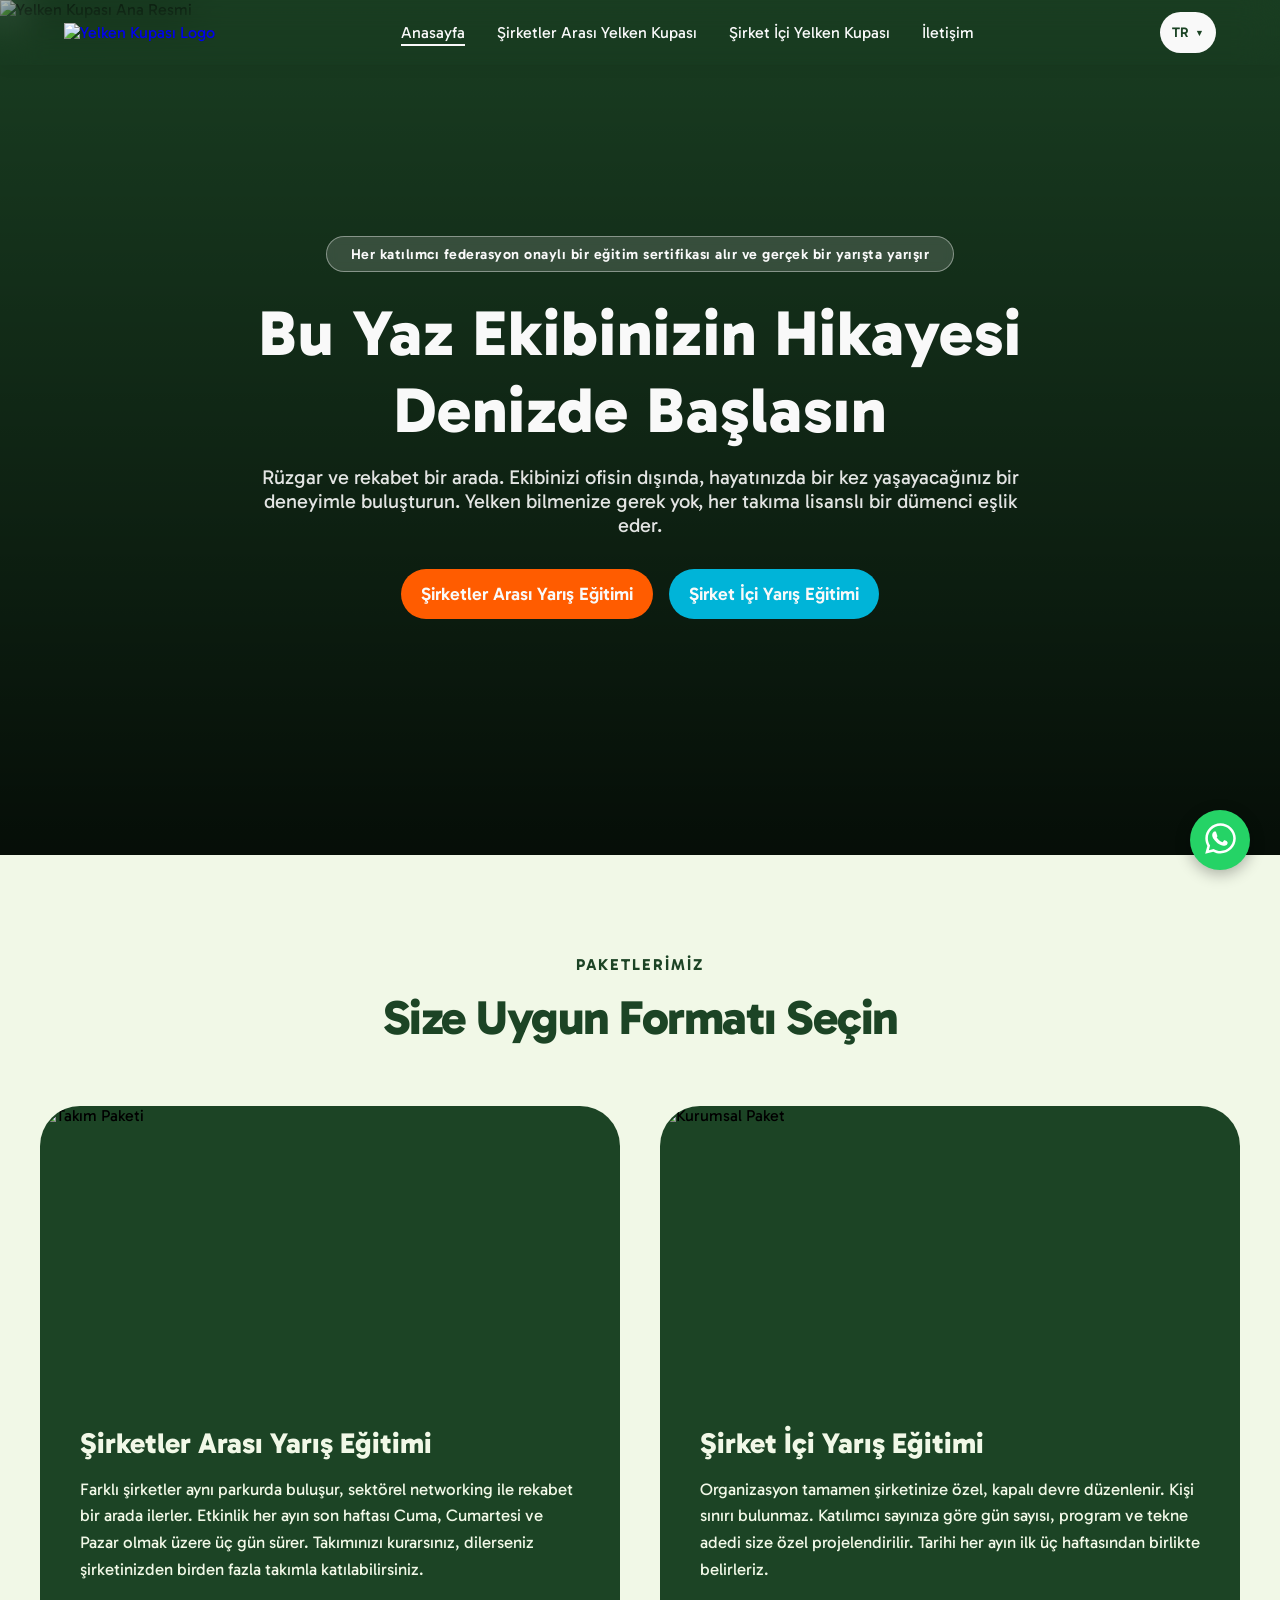
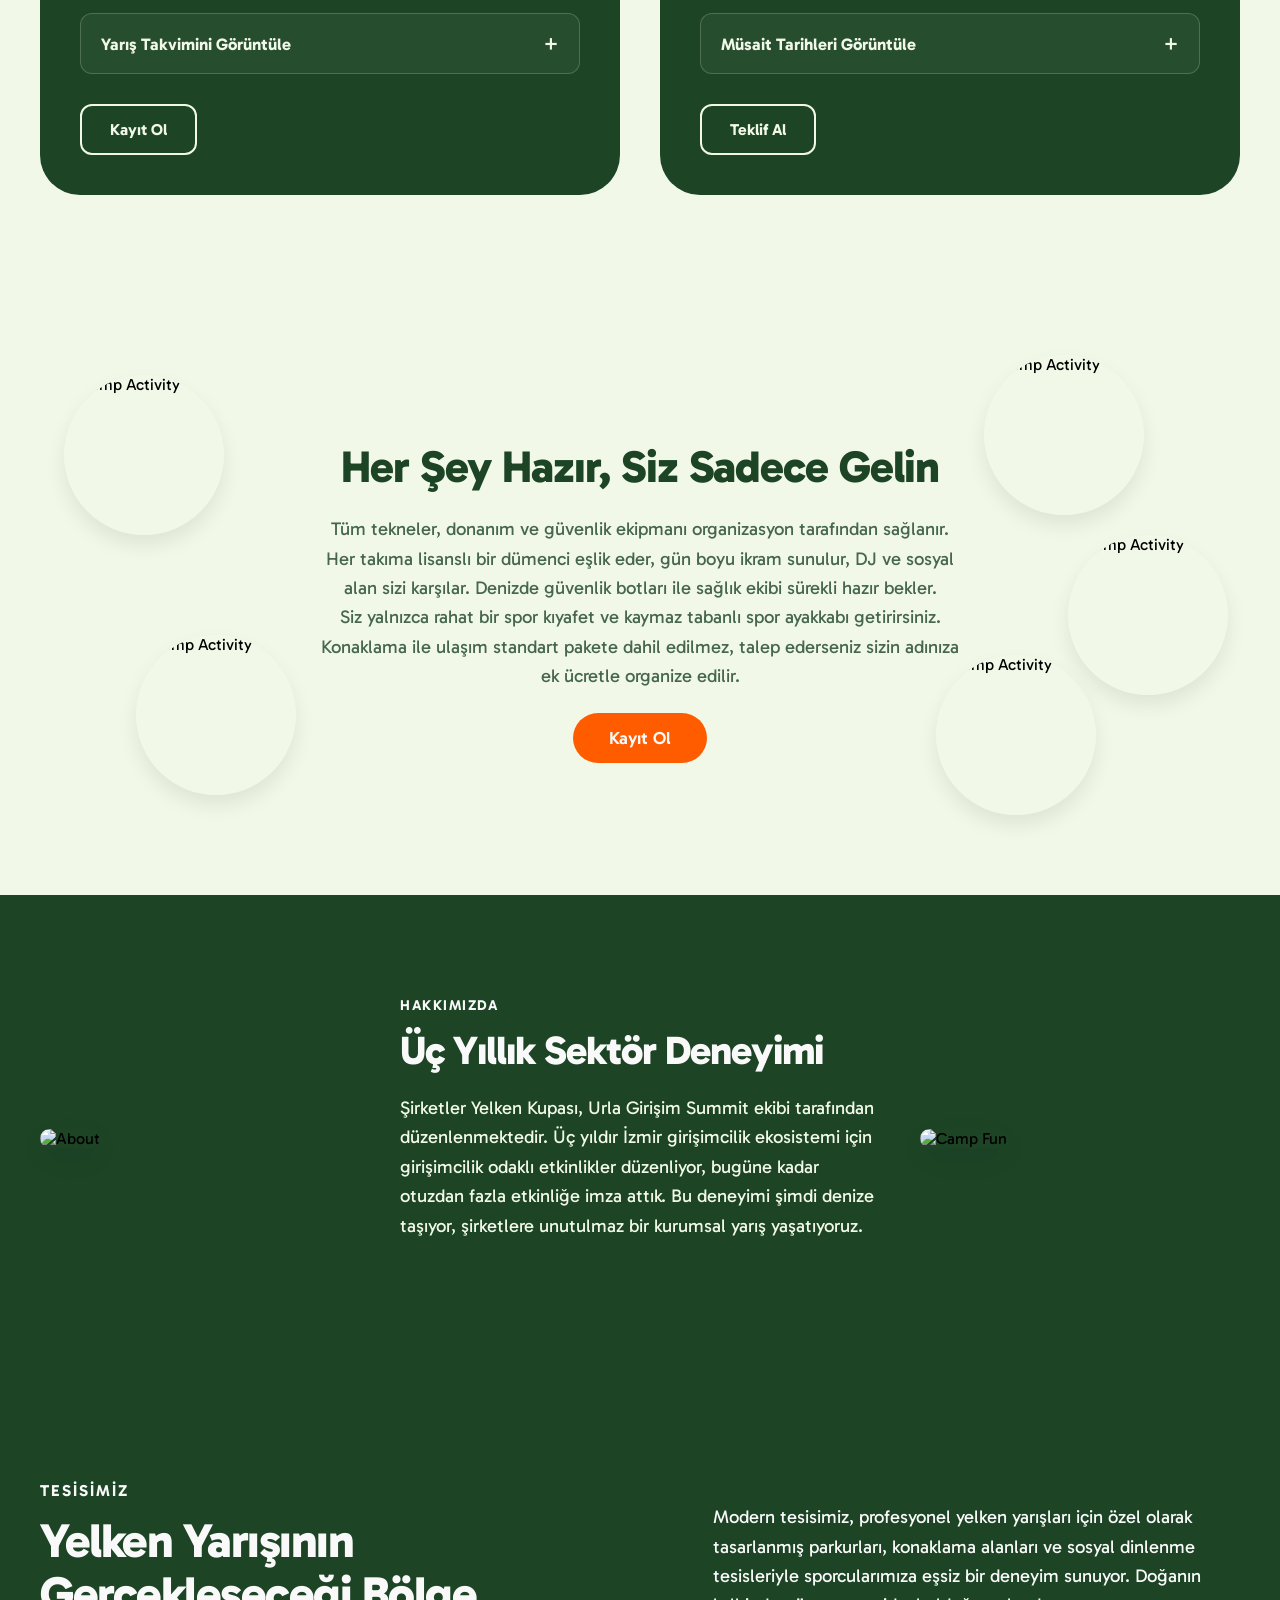
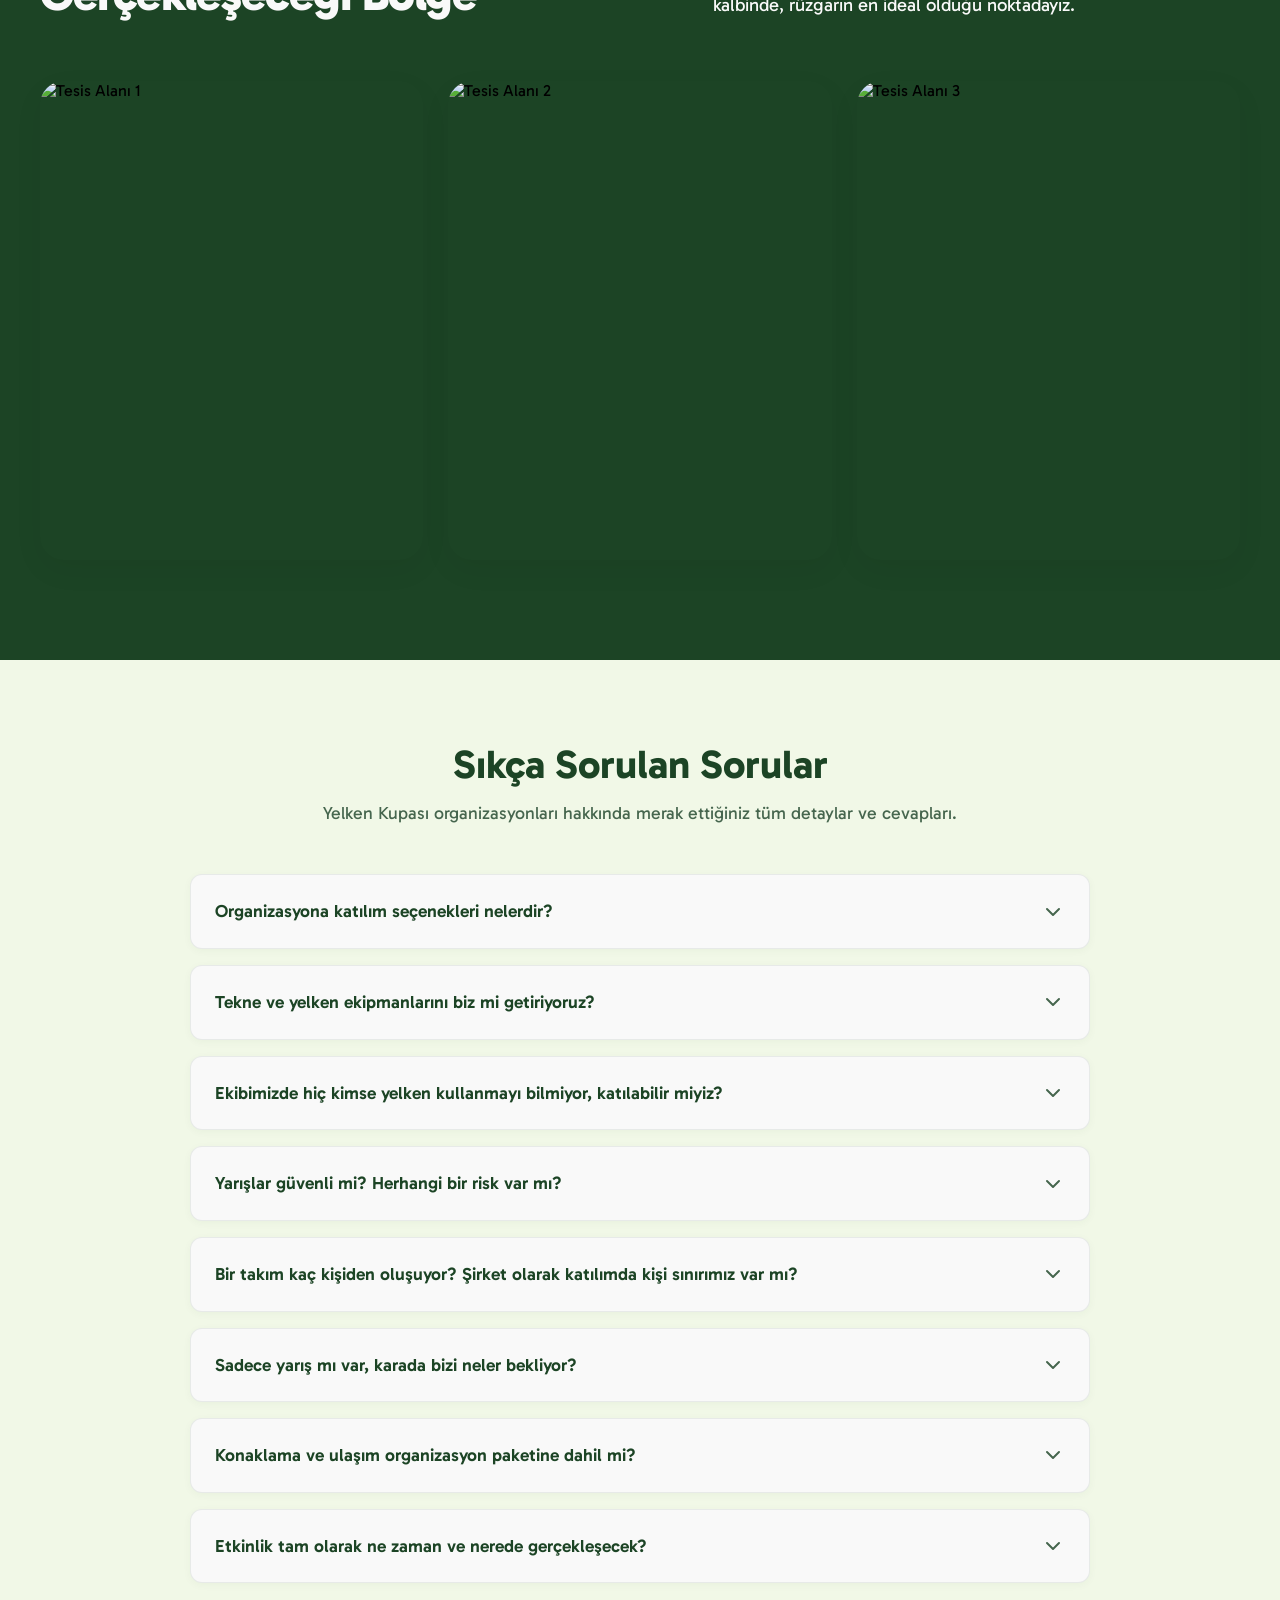
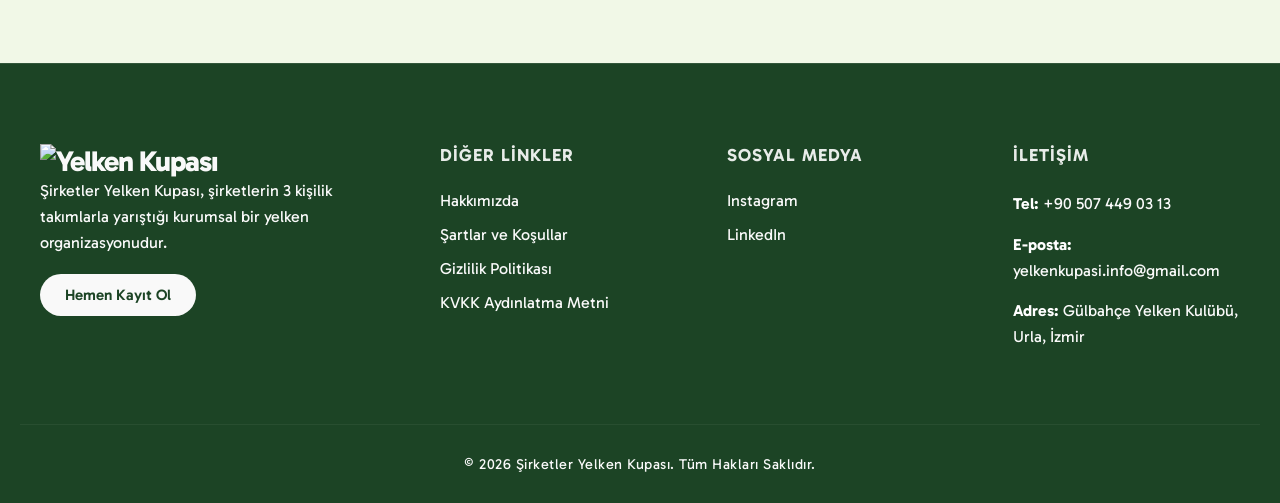
==== commit 7ce94ef6: "Anasayfada tasarım yerlerinde silme işlemi ve değişiklik yapıldı" ====
--- a/index.html
+++ b/index.html
@@ -68,7 +68,7 @@
                     <li><a href="index.html" class="active" data-i18n="nav_home">Anasayfa</a></li>
                     <!-- <li><a href="sailing-race-dates-and-prices.html" data-i18n="nav_history">Yelken Yarışı Tarihi ve
                             Fiyatlar</a></li> -->
-                    <li><a href="Inter-Company-Sailing-Cup.html" data-i18n="nav_history">Şirketler Arası Yelken
+                    <li><a href="inter-company-sailing-cup.html" data-i18n="nav_history">Şirketler Arası Yelken
                             Kupası</a></li>
                     <li><a href="#" data-i18n="nav_history">Şirket İçi Yelken Kupası</a></li>
                     <li><a href="contact.html" data-i18n="nav_contact">İletişim</a></li>
@@ -76,8 +76,6 @@
             </nav>
 
             <div class="header-actions">
-                <a href="contact.html#register" class="btn-primary" data-i18n="btn_register">Kayıt Ol</a>
-
                 <div class="lang-dropdown">
                     <button class="lang-btn" aria-haspopup="true" aria-expanded="false" id="current-lang-btn">
                         TR <span class="arrow">▼</span>
@@ -306,133 +304,15 @@
 
             <div class="about-content">
                 <span class="section-subtitle" data-i18n="about_subtitle">Hakkımızda</span>
-                <h2 data-i18n="about_title">Urla'da Gerçek Rekabet</h2>
-                <p class="main-desc" data-i18n="about_desc">Yelken bilmenize gerek yok. Her takıma deneyimli bir dümenci
-                    verilir.<br />*Dümenci: Tekneyi yöneten ve yarış boyunca ekibe rehberlik eden lisanslı yelkenci.</p>
-
-                <div class="about-features">
-                    <div class="feature-item">
-                        <h3 data-i18n="about_feat1_title">Profesyonel Organizasyon</h3>
-                        <p data-i18n="about_feat1_desc">Sağlık ekibi, DJ, canlı yayın ve ikram tüm gün boyunca
-                            yanınızda.</p>
-                    </div>
-                    <div class="feature-item">
-                        <h3 data-i18n="about_feat2_title">Eşsiz Bir Konum</h3>
-                        <p data-i18n="about_feat2_desc">İzmir körfezine bakan parkurunda, Ege'nin tam ortasında
-                            yarışırsınız.</p>
-                    </div>
-                </div>
+                <h2 data-i18n="about_title">Üç Yıllık Sektör Deneyimi</h2>
+                <p class="main-desc" data-i18n="about_desc">Şirketler Yelken Kupası, Urla Girişim Summit ekibi
+                    tarafından düzenlenmektedir. Üç yıldır İzmir girişimcilik ekosistemi için girişimcilik odaklı
+                    etkinlikler düzenliyor, bugüne kadar otuzdan fazla etkinliğe imza attık. Bu deneyimi şimdi denize
+                    taşıyor, şirketlere unutulmaz bir kurumsal yarış yaşatıyoruz.</p>
             </div>
 
             <div class="about-image-right">
                 <img src="image/image4.jpg" alt="Camp Fun">
-            </div>
-        </div>
-    </section>
-
-    <section id="how-it-works" class="process-section">
-        <div class="process-container">
-            <div class="scroll-wrapper" id="process-scroll-wrapper">
-                <div class="sticky-content">
-                    <div class="process-header">
-                        <span class="section-subtitle" data-i18n="process_subtitle">Kayıt Süresi</span>
-                        <h2 data-i18n="process_title">Kayıttan Sertifikaya</h2>
-                    </div>
-
-                    <div class="timeline-container">
-                        <div class="line-bg"></div>
-                        <div class="line-fill" id="timeline-fill"></div>
-
-                        <div class="steps-row">
-                            <div class="step-item">
-                                <div class="station-dot">
-                                    <svg class="check-icon" viewBox="0 0 24 24">
-                                        <path d="M9 16.17L4.83 12l-1.42 1.41L9 19 21 7l-1.41-1.41z" />
-                                    </svg>
-                                </div>
-                                <h4 data-i18n="step1_label">Adım 1</h4>
-                                <h3 data-i18n="step1_title">Online Kayıt Olun</h3>
-                                <p data-i18n="step1_desc">Şirketinizi birkaç dakikada kaydedersiniz. 12 saat içinde
-                                    ekibimiz size geri dönecektir. Hızlı bilgi almak için WhatsApp üzerinden bizimle
-                                    iletişim kurabilirsiniz..</p>
-                            </div>
-
-                            <div class="step-item">
-                                <div class="station-dot">
-                                    <svg class="check-icon" viewBox="0 0 24 24">
-                                        <path d="M9 16.17L4.83 12l-1.42 1.41L9 19 21 7l-1.41-1.41z" />
-                                    </svg>
-                                </div>
-                                <h4 data-i18n="step2_label">Adım 2</h4>
-                                <h3 data-i18n="step2_title">Hazırlanın</h3>
-                                <p data-i18n="step2_desc">Yarış kuralları ve parkur bilgisi etkinlikten bir hafta önce
-                                    size ulaşır. Detaylı yelken eğitimini ise etkinliğin ilk günü sabahı, profesyonel
-                                    eğitimcilerden alırsınız.</p>
-                            </div>
-
-                            <div class="step-item">
-                                <div class="station-dot">
-                                    <svg class="check-icon" viewBox="0 0 24 24">
-                                        <path d="M9 16.17L4.83 12l-1.42 1.41L9 19 21 7l-1.41-1.41z" />
-                                    </svg>
-                                </div>
-                                <h4 data-i18n="step3_label">Adım 3</h4>
-                                <h3 data-i18n="step3_title">Yarış Başlıyor</h3>
-                                <p data-i18n="step3_desc">Her gün onlarca yarış yapılır, her yarış 20-30 dakika sürer.
-                                    Yarış süresi rüzgar hızına bağlıdır. Bir tekne rakibinin teknesinden daha fazla
-                                    rüzgara maruz kalırsa yarış tekrarlanır.</p>
-                            </div>
-
-                            <div class="step-item">
-                                <div class="station-dot">
-                                    <svg class="check-icon" viewBox="0 0 24 24">
-                                        <path d="M9 16.17L4.83 12l-1.42 1.41L9 19 21 7l-1.41-1.41z" />
-                                    </svg>
-                                </div>
-                                <h4 data-i18n="step4_label">Adım 4</h4>
-                                <h3 data-i18n="step4_title">Sertifika ve Ödül</h3>
-                                <p data-i18n="step4_desc">Etkinliğin son günü sertifikanız teslim edilir, ödül töreni ve
-                                    kutlama ile yarış taçlanır.</p>
-                            </div>
-                        </div>
-                    </div>
-                </div>
-            </div>
-        </div>
-    </section>
-
-    <section id="early-registration" class="early-reg-section">
-        <div class="early-reg-container">
-            <div class="early-reg-header">
-                <span class="section-subtitle" data-i18n="early_subtitle">Erken Kayıt</span>
-                <h2 data-i18n="early_title">2026 Sezonu Yelken Yarışını Kaçırma</h2>
-            </div>
-
-            <div class="early-reg-grid">
-                <div class="reg-info-item">
-                    <span class="info-label" data-i18n="early_label1">Kalan Süre</span>
-                    <div class="info-value">
-                        <span id="countdown-days">--</span>
-                        <span class="time-text" data-i18n="early_val1_days">Gün</span>
-                        <span id="countdown-hours">--</span>
-                        <span class="time-text" data-i18n="early_val1_hours">Saat</span>
-                    </div>
-                </div>
-                <div class="reg-info-item">
-                    <span class="info-label" data-i18n="early_label2">Yarış Günleri</span>
-                    <div class="info-value" data-i18n="early_val2">19-20-21 Haziran 2026</div>
-                </div>
-                <div class="reg-info-item">
-                    <span class="info-label" data-i18n="early_label3">Ödül Töreni</span>
-                    <div class="info-value" data-i18n="early_val3">21 Haziran 2026</div>
-                </div>
-                <div class="reg-info-item">
-                    <span class="info-label" data-i18n="early_label4">Etkinlik Yeri</span>
-                    <div class="info-value" data-i18n="early_val4">Gülbahçe Yelken Kulübü</div>
-                </div>
-            </div>
-            <div class="early-reg-footer">
-                <a href="contact.html#register" class="btn-primary" data-i18n="btn_register_4">Hemen Kayıt Ol</a>
             </div>
         </div>
     </section>
--- a/css/index.css
+++ b/css/index.css
@@ -336,24 +336,6 @@
   line-height: 1.6;
   margin-bottom: 40px;
 }
-.about-section .about-content .about-features {
-  display: flex;
-  gap: 30px;
-}
-.about-section .about-content .about-features .feature-item {
-  flex: 1;
-}
-.about-section .about-content .about-features .feature-item h3 {
-  font-size: 1.2rem;
-  font-weight: 700;
-  color: #f9f9f9;
-  margin-bottom: 10px;
-}
-.about-section .about-content .about-features .feature-item p {
-  font-size: 1rem;
-  color: #f1f8e7;
-  line-height: 1.5;
-}
 .about-section .about-image-right {
   flex: 1;
   max-width: 400px;
@@ -382,10 +364,6 @@
   }
   .about-section .about-content h2 {
     font-size: 2.2rem;
-  }
-  .about-section .about-content .about-features {
-    flex-direction: column;
-    gap: 20px;
   }
   .about-section .about-image-right {
     display: none;
@@ -404,194 +382,6 @@
   }
 }
 
-.process-section {
-  width: 100%;
-  background-color: #1c4425;
-  padding: 0;
-}
-.process-section .process-container {
-  max-width: 1200px;
-  margin: 0 auto;
-  width: 100%;
-  padding: 0 20px;
-}
-.process-section .scroll-wrapper {
-  height: 400vh;
-  position: relative;
-}
-.process-section .sticky-content {
-  position: sticky;
-  top: 0;
-  height: 100vh;
-  width: 100%;
-  display: flex;
-  flex-direction: column;
-  align-items: center;
-  justify-content: center;
-  overflow: hidden;
-}
-.process-section .process-header {
-  text-align: center;
-  max-width: 800px;
-  margin: 0 auto clamp(20px, 5vh, 80px) auto;
-  padding: 0 15px;
-  width: 100%;
-  box-sizing: border-box;
-}
-.process-section .process-header .section-subtitle {
-  display: inline-block;
-  font-size: clamp(0.85rem, 2vw, 1rem);
-  font-weight: 700;
-  text-transform: uppercase;
-  letter-spacing: 2px;
-  color: #f9f9f9;
-  margin-bottom: clamp(10px, 2vh, 20px);
-}
-.process-section .process-header h2 {
-  font-size: clamp(1.8rem, 5vw, 3.5rem);
-  font-weight: 800;
-  color: #f9f9f9;
-  line-height: 1.1;
-  letter-spacing: -1px;
-  word-wrap: break-word;
-}
-.process-section .timeline-container {
-  width: 100%;
-  position: relative;
-  padding: 0;
-  box-sizing: border-box;
-}
-.process-section .line-bg {
-  position: absolute;
-  top: 16px;
-  left: 31px;
-  right: 31px;
-  height: 4px;
-  background-color: #46664e;
-  z-index: 1;
-}
-.process-section .line-fill {
-  position: absolute;
-  top: 16px;
-  left: 31px;
-  right: 31px;
-  height: 4px;
-  background-color: #93d35c;
-  z-index: 2;
-  transform-origin: left center;
-  transform: scaleX(var(--line-progress, 0));
-  transition: transform 0.1s ease-out;
-}
-.process-section .steps-row {
-  display: flex;
-  justify-content: space-between;
-  position: relative;
-  z-index: 3;
-  width: 100%;
-}
-.process-section .step-item {
-  flex: 1;
-  text-align: left;
-  min-width: 0;
-  padding: 0 15px;
-  margin-right: 30px;
-}
-.process-section .step-item:last-child {
-  margin-right: 0;
-}
-.process-section .step-item .station-dot {
-  width: 32px;
-  height: 32px;
-  background-color: #46664e;
-  border: 4px solid #46664e;
-  border-radius: 50%;
-  margin: 0 0 clamp(15px, 3vh, 30px) 0;
-  display: flex;
-  align-items: center;
-  justify-content: center;
-  transition: all 0.3s ease;
-}
-.process-section .step-item .station-dot .check-icon {
-  width: 18px;
-  height: 18px;
-  fill: #f9f9f9;
-  opacity: 0;
-  transform: scale(0.5);
-  transition: all 0.3s cubic-bezier(0.175, 0.885, 0.32, 1.275);
-}
-.process-section .step-item .station-dot.is-reached {
-  border-color: #93d35c;
-  background-color: #93d35c;
-}
-.process-section .step-item .station-dot.is-reached .check-icon {
-  opacity: 1;
-  transform: scale(1);
-}
-.process-section .step-item h4 {
-  font-size: clamp(0.85rem, 1.5vw, 1rem);
-  font-weight: 700;
-  color: #f9f9f9;
-  margin-bottom: 8px;
-  letter-spacing: 1px;
-}
-.process-section .step-item h3 {
-  font-size: clamp(1.2rem, 2.5vw, 1.6rem);
-  font-weight: 800;
-  color: #f9f9f9;
-  margin-bottom: clamp(6px, 1.5vh, 12px);
-  line-height: 1.2;
-  word-wrap: break-word;
-}
-.process-section .step-item p {
-  font-size: clamp(0.85rem, 1.5vw, 1.1rem);
-  color: #f1f8e7;
-  line-height: 1.4;
-  padding-right: 15px;
-}
-@media screen and (max-width: 850px) {
-  .process-section .timeline-container {
-    padding: 0 15px 15px 62px;
-  }
-  .process-section .line-bg {
-    top: 16px;
-    bottom: 15px;
-    left: 28px;
-    right: auto;
-    width: 4px;
-    height: auto;
-  }
-  .process-section .line-fill {
-    transform: none;
-    top: 16px;
-    left: 28px;
-    right: auto;
-    width: 4px;
-    height: 0;
-    transition: height 0.1s ease-out;
-  }
-  .process-section .steps-row {
-    flex-direction: column;
-    gap: clamp(15px, 3vh, 25px);
-    text-align: left !important;
-  }
-  .process-section .step-item {
-    position: relative;
-    text-align: left !important;
-    margin-right: 0;
-    padding: 0;
-    box-sizing: border-box;
-  }
-  .process-section .step-item .station-dot {
-    position: absolute;
-    left: -48px;
-    top: 0;
-    margin: 0 !important;
-  }
-  .process-section .step-item p {
-    padding-right: 0;
-  }
-}
-
 .facility-section {
   width: 100%;
   background-color: #1c4425;
@@ -725,129 +515,6 @@
     width: 24px;
     border-radius: 4px;
     background-color: #f9f9f9;
-  }
-}
-
-.early-reg-section {
-  width: 100%;
-  background-color: #f1f8e7;
-  padding: 100px 20px;
-  border-top: 1px solid rgba(0, 0, 0, 0.05);
-}
-.early-reg-section .early-reg-container {
-  max-width: 1200px;
-  margin: 0 auto;
-  text-align: center;
-}
-.early-reg-section .early-reg-header {
-  margin-bottom: 70px;
-}
-.early-reg-section .early-reg-header .section-subtitle {
-  display: inline-block;
-  font-size: 1rem;
-  font-weight: 700;
-  text-transform: uppercase;
-  letter-spacing: 2px;
-  color: #1c4425;
-  margin-bottom: 15px;
-}
-.early-reg-section .early-reg-header h2 {
-  font-size: 3.5rem;
-  font-weight: 800;
-  line-height: 1.1;
-  letter-spacing: -2px;
-  max-width: 800px;
-  margin: 0 auto;
-}
-.early-reg-section .early-reg-grid {
-  display: grid;
-  grid-template-columns: repeat(4, 1fr);
-  gap: 30px;
-  margin-bottom: 70px;
-  padding: 40px;
-  background-color: #1c4425;
-  border-radius: 40px;
-  border: 1px solid rgba(0, 0, 0, 0.03);
-}
-.early-reg-section .reg-info-item {
-  display: flex;
-  flex-direction: column;
-  gap: 10px;
-  padding: 20px;
-  transition: all 0.3s cubic-bezier(0.4, 0, 0.2, 1);
-}
-.early-reg-section .reg-info-item .info-label {
-  font-size: 0.9rem;
-  font-weight: 600;
-  text-transform: uppercase;
-  color: #f9f9f9;
-  letter-spacing: 1px;
-}
-.early-reg-section .reg-info-item .info-value {
-  display: flex;
-  align-items: center;
-  justify-content: center;
-  flex-wrap: wrap;
-  gap: 6px;
-  font-size: 1.4rem;
-  font-weight: 800;
-  color: #f9f9f9;
-  line-height: 1.2;
-}
-.early-reg-section .reg-info-item .info-value .time-text {
-  margin-right: 4px;
-}
-.early-reg-section .reg-info-item .info-value .time-text:last-child {
-  margin-right: 0;
-}
-.early-reg-section .reg-info-item:not(:last-child) {
-  border-right: 1px solid rgba(0, 0, 0, 0.1);
-}
-.early-reg-section .early-reg-footer .btn-primary {
-  padding: 20px 50px;
-  font-size: 1.2rem;
-  border-radius: 100px;
-  box-shadow: 0 10px 20px rgba(0, 0, 0, 0.1);
-  background-color: #ff5c00;
-  color: #f9f9f9;
-}
-.early-reg-section .early-reg-footer .btn-primary:hover {
-  transform: scale(1.05);
-  box-shadow: 0 15px 30px rgba(0, 0, 0, 0.15);
-  background-color: #1c4425;
-}
-@media screen and (max-width: 992px) {
-  .early-reg-section .early-reg-grid {
-    grid-template-columns: repeat(2, 1fr);
-    padding: 30px;
-  }
-  .early-reg-section .reg-info-item:nth-child(2) {
-    border-right: none;
-  }
-}
-@media screen and (max-width: 600px) {
-  .early-reg-section {
-    padding: 60px 20px;
-  }
-  .early-reg-section .early-reg-header h2 {
-    font-size: 2.2rem;
-  }
-  .early-reg-section .early-reg-grid {
-    grid-template-columns: 1fr;
-    gap: 15px;
-    padding: 20px;
-  }
-  .early-reg-section .reg-info-item {
-    border-right: none !important;
-    border-bottom: 1px solid rgba(0, 0, 0, 0.05);
-    padding: 15px 0;
-  }
-  .early-reg-section .reg-info-item:last-child {
-    border-bottom: none;
-  }
-  .early-reg-section .early-reg-footer .btn-primary {
-    width: 100%;
-    text-align: center;
   }
 }
 
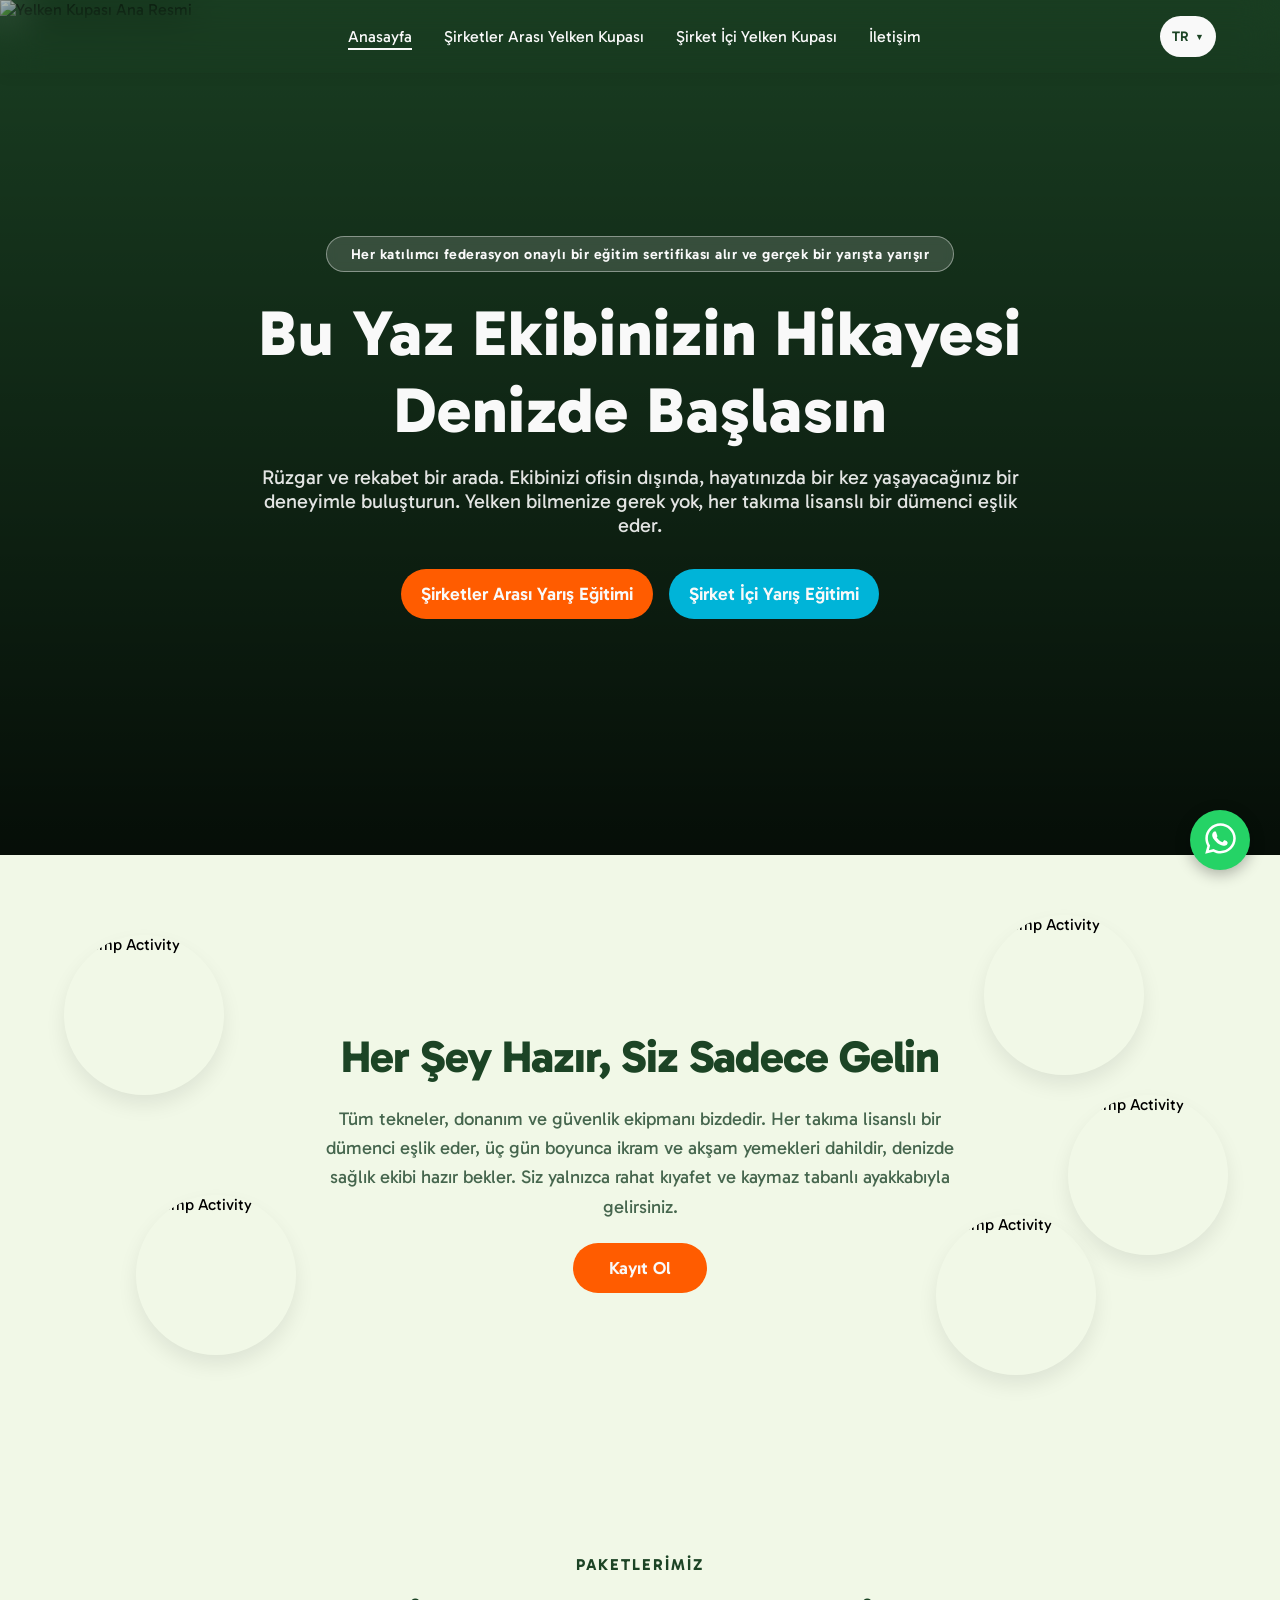
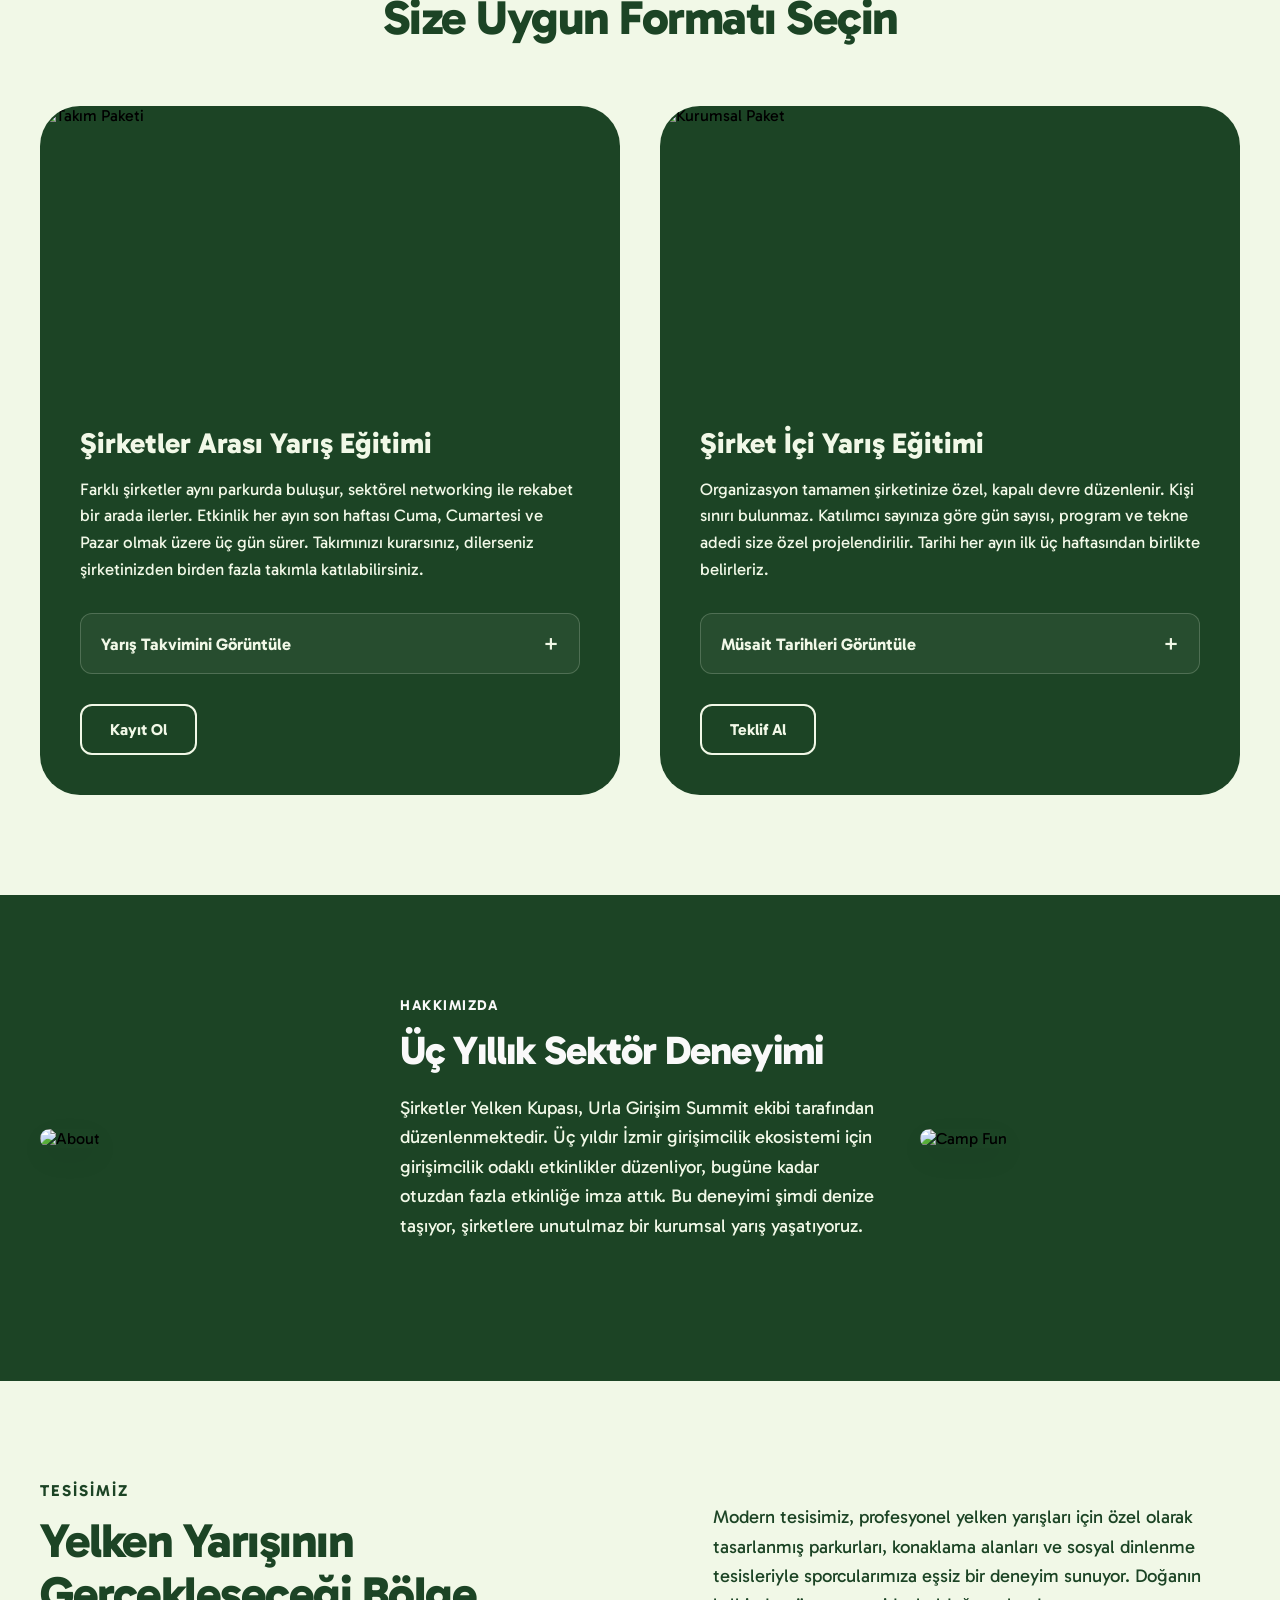
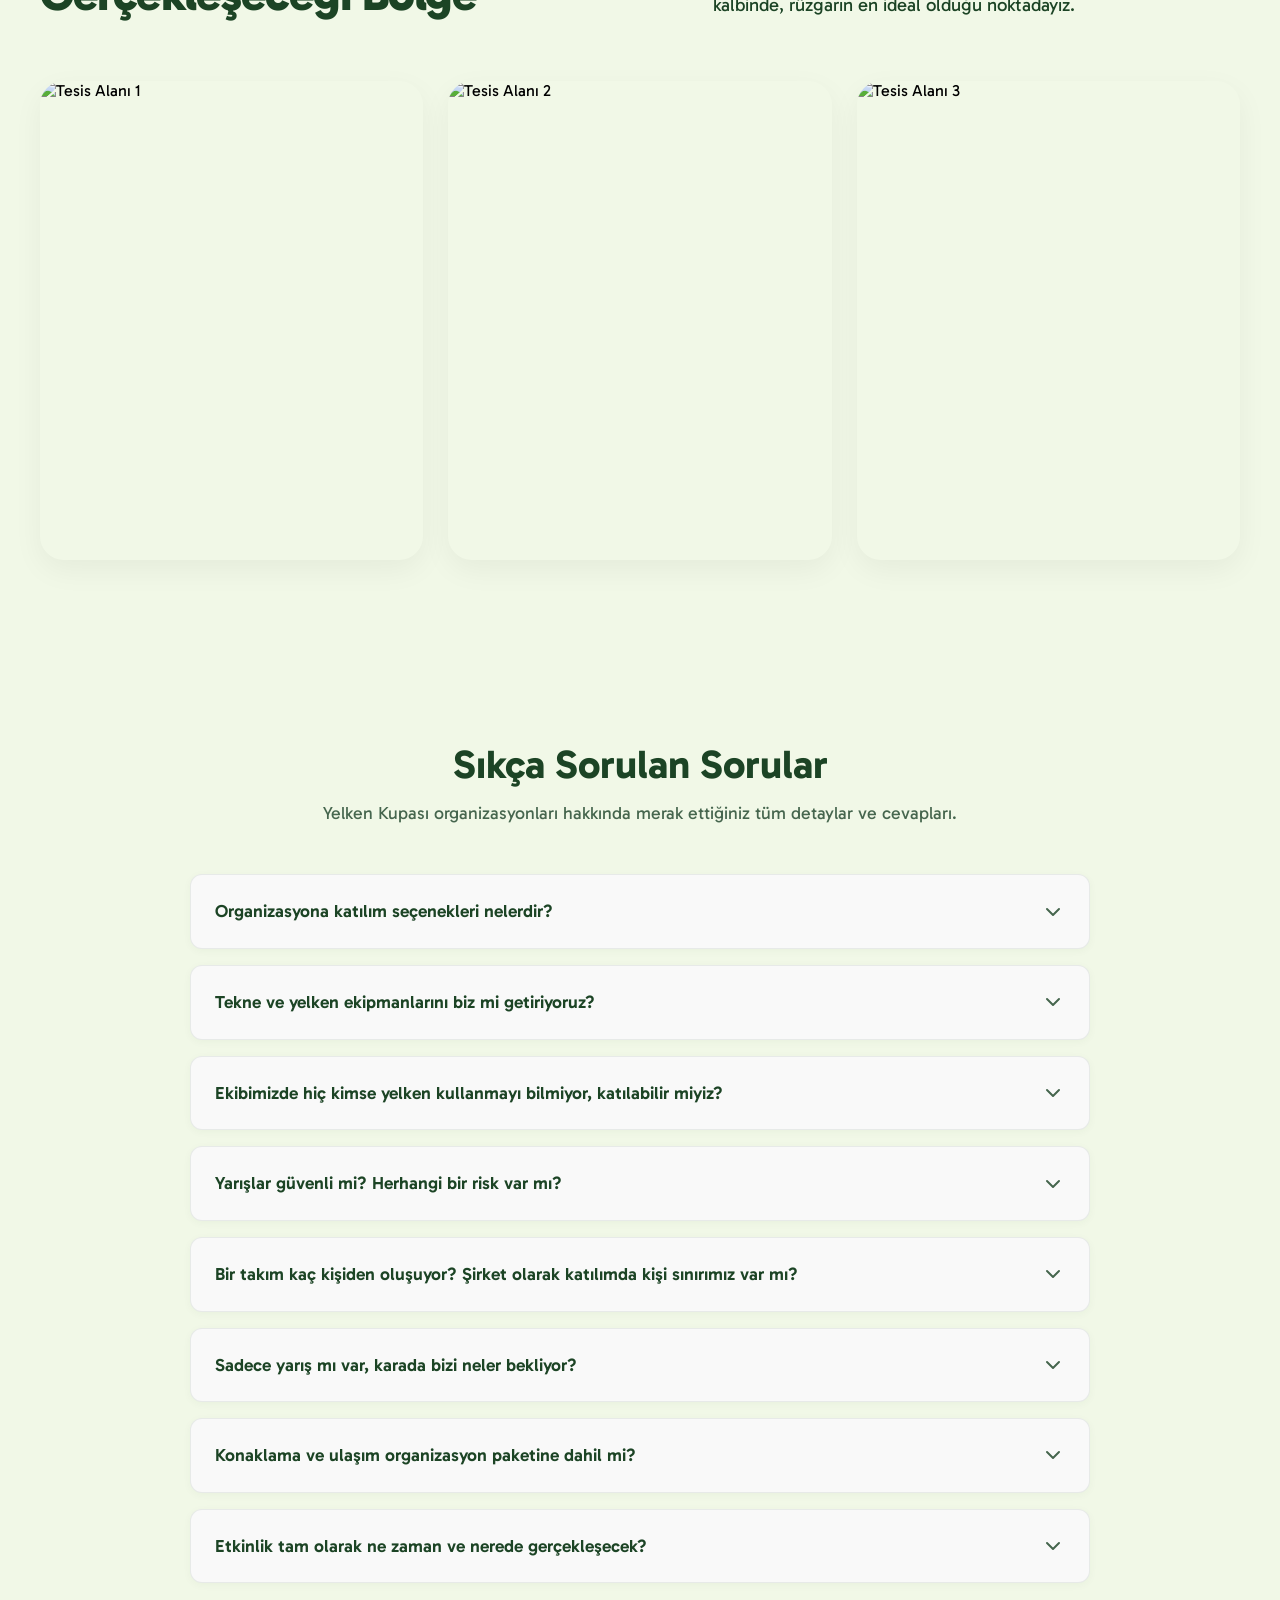
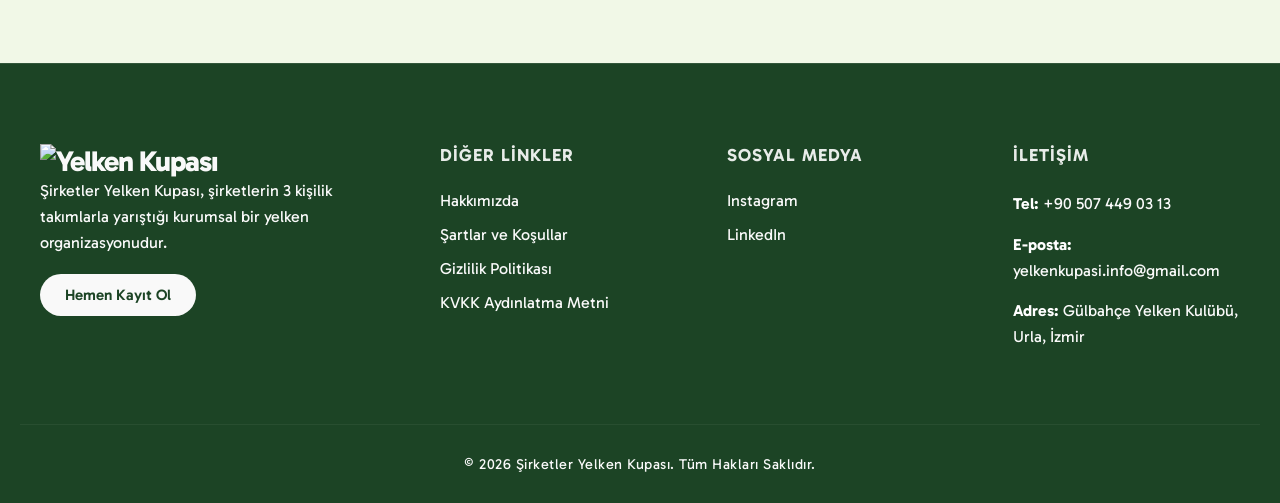
==== commit 570637bc: "Anasayfada tasarım tekrardan güncelledi bazı tasarım yerleri değiştirildi ve silinmiştir." ====
--- a/index.html
+++ b/index.html
@@ -110,6 +110,27 @@
                 <a href="#packages" class="btn-primary" data-i18n="hero_btn">Şirketler Arası Yarış Eğitimi</a>
                 <a href="#packages" class="btn-secondary" data-i18n="hero_btn_2">Şirket İçi Yarış Eğitimi</a>
             </div>
+        </div>
+    </section>
+
+    <section class="intro-section">
+        <div class="intro-container">
+            <img src="image/image1.jpg" alt="Camp Activity" class="circle-img left-1">
+            <img src="image/image2.jpg" alt="Camp Activity" class="circle-img left-2">
+
+            <div class="intro-content">
+                <h2 data-i18n="intro_title">Her Şey Hazır, Siz Sadece Gelin</h2>
+                <p data-i18n="intro_desc">Tüm tekneler, donanım ve güvenlik ekipmanı bizdedir. Her takıma lisanslı bir
+                    dümenci eşlik eder, üç gün boyunca ikram ve akşam yemekleri dahildir, denizde sağlık ekibi hazır
+                    bekler. Siz yalnızca rahat kıyafet ve kaymaz tabanlı ayakkabıyla gelirsiniz.
+                </p>
+                <a href="https://yelkenkupasi.fillout.com/erkenkayit" target="_blank" class="btn-primary"
+                    data-i18n="btn_register_2">Kayıt Ol</a>
+            </div>
+
+            <img src="image/image3.jpg" alt="Camp Activity" class="circle-img right-1">
+            <img src="image/image4.jpg" alt="Camp Activity" class="circle-img right-2">
+            <img src="image/image5.jpg" alt="Camp Activity" class="circle-img right-3">
         </div>
     </section>
 
@@ -269,33 +290,6 @@
         </div>
     </section>
 
-    <section class="intro-section">
-        <div class="intro-container">
-            <img src="image/image1.jpg" alt="Camp Activity" class="circle-img left-1">
-            <img src="image/image2.jpg" alt="Camp Activity" class="circle-img left-2">
-
-            <div class="intro-content">
-                <h2 data-i18n="intro_title">Her Şey Hazır, Siz Sadece Gelin</h2>
-                <p data-i18n="intro_desc">Tüm tekneler, donanım ve güvenlik ekipmanı organizasyon tarafından sağlanır.
-                    <br>
-                    Her takıma lisanslı bir dümenci eşlik eder, gün boyu ikram sunulur, DJ ve sosyal alan sizi karşılar.
-                    Denizde güvenlik botları ile sağlık ekibi sürekli hazır bekler.
-                    <br>
-                    Siz yalnızca rahat bir spor kıyafet ve kaymaz tabanlı spor ayakkabı getirirsiniz.
-                    <br>
-                    Konaklama ile ulaşım standart pakete dahil edilmez, talep ederseniz sizin adınıza ek ücretle
-                    organize edilir.
-                </p>
-                <a href="https://yelkenkupasi.fillout.com/erkenkayit" target="_blank" class="btn-primary"
-                    data-i18n="btn_register_2">Kayıt Ol</a>
-            </div>
-
-            <img src="image/image3.jpg" alt="Camp Activity" class="circle-img right-1">
-            <img src="image/image4.jpg" alt="Camp Activity" class="circle-img right-2">
-            <img src="image/image5.jpg" alt="Camp Activity" class="circle-img right-3">
-        </div>
-    </section>
-
     <section id="about" class="about-section">
         <div class="about-container">
             <div class="about-image-left">
--- a/css/index.css
+++ b/css/index.css
@@ -384,7 +384,7 @@
 
 .facility-section {
   width: 100%;
-  background-color: #1c4425;
+  background-color: #f1f8e7;
   padding: 100px 20px;
 }
 .facility-section .facility-container {
@@ -407,7 +407,7 @@
   font-weight: 700;
   text-transform: uppercase;
   letter-spacing: 2px;
-  color: #f9f9f9;
+  color: #1c4425;
   margin-bottom: 15px;
 }
 .facility-section .facility-header .header-left h2 {
@@ -415,14 +415,14 @@
   font-weight: 800;
   line-height: 1.1;
   letter-spacing: -1.5px;
-  color: #f9f9f9;
+  color: #1c4425;
 }
 .facility-section .facility-header .header-right {
   flex: 1;
 }
 .facility-section .facility-header .header-right p {
   font-size: 1.15rem;
-  color: #f9f9f9;
+  color: #1c4425;
   line-height: 1.6;
   max-width: 500px;
 }
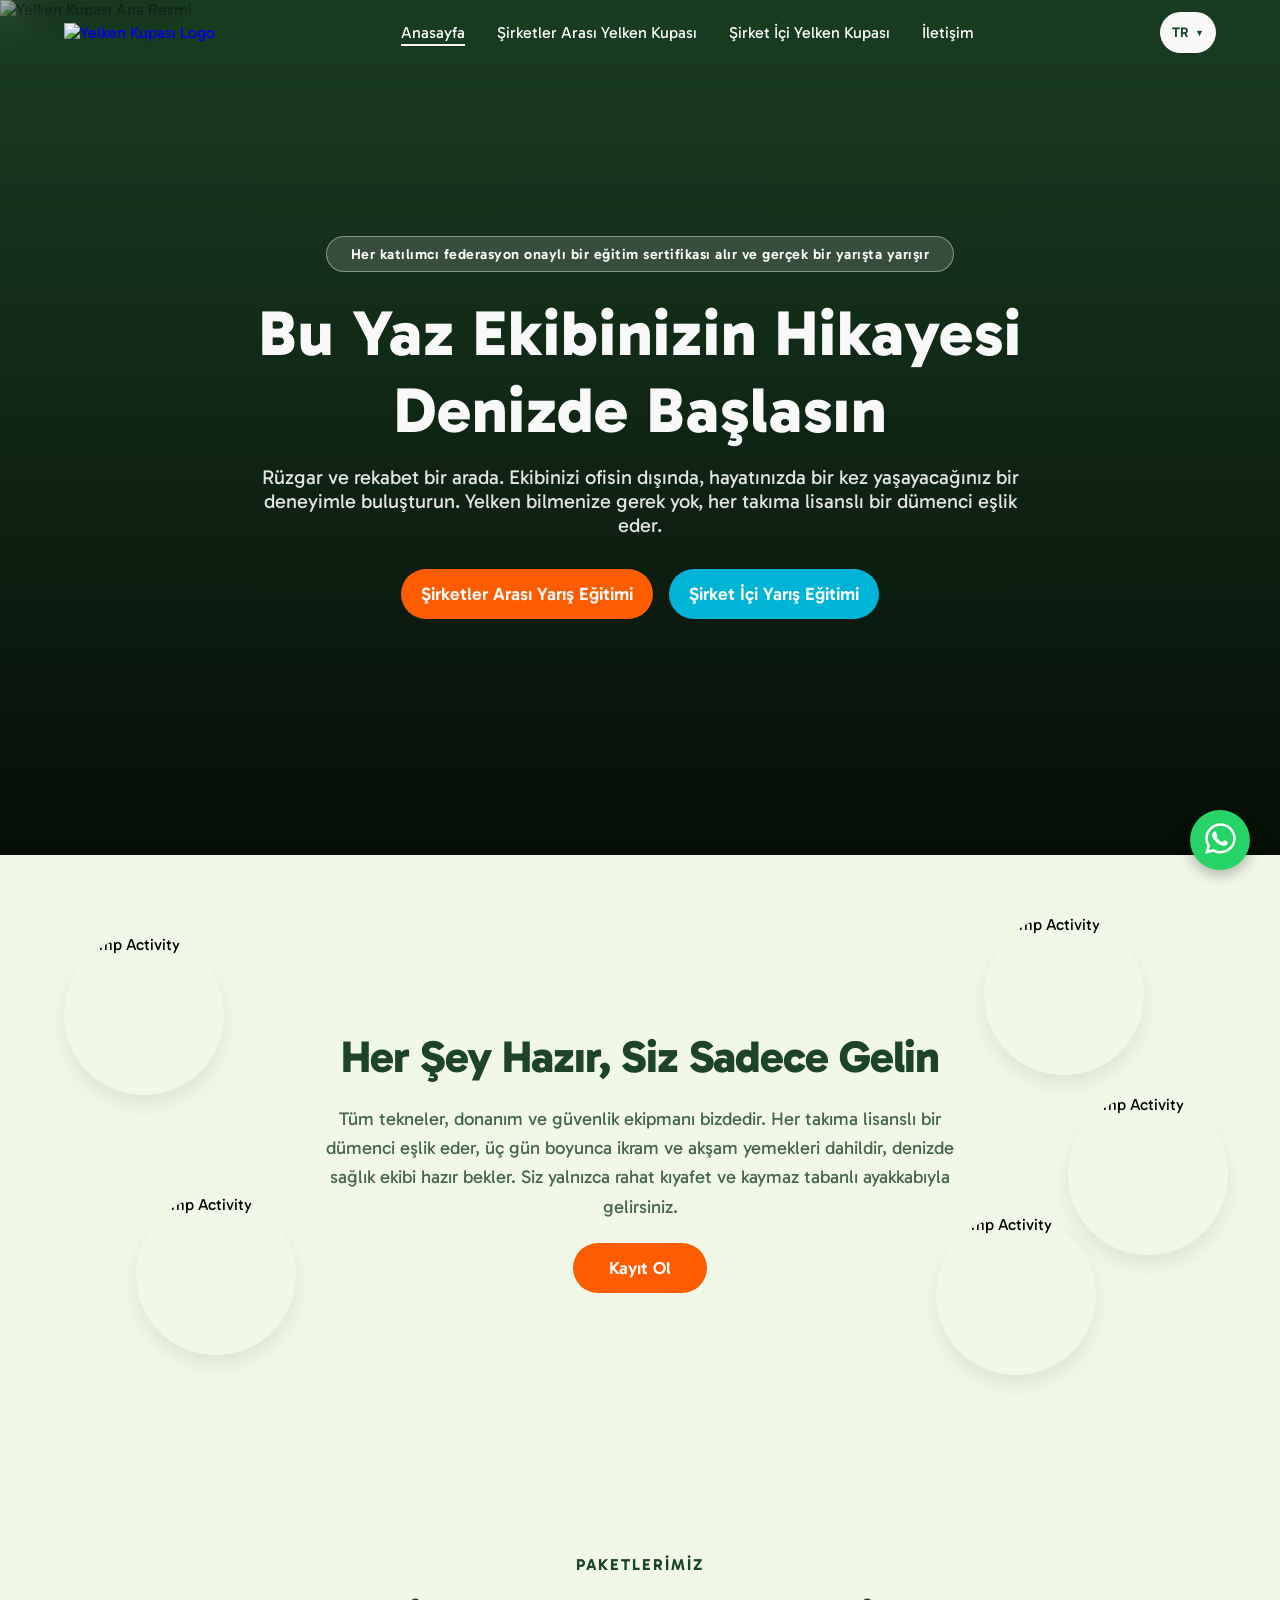
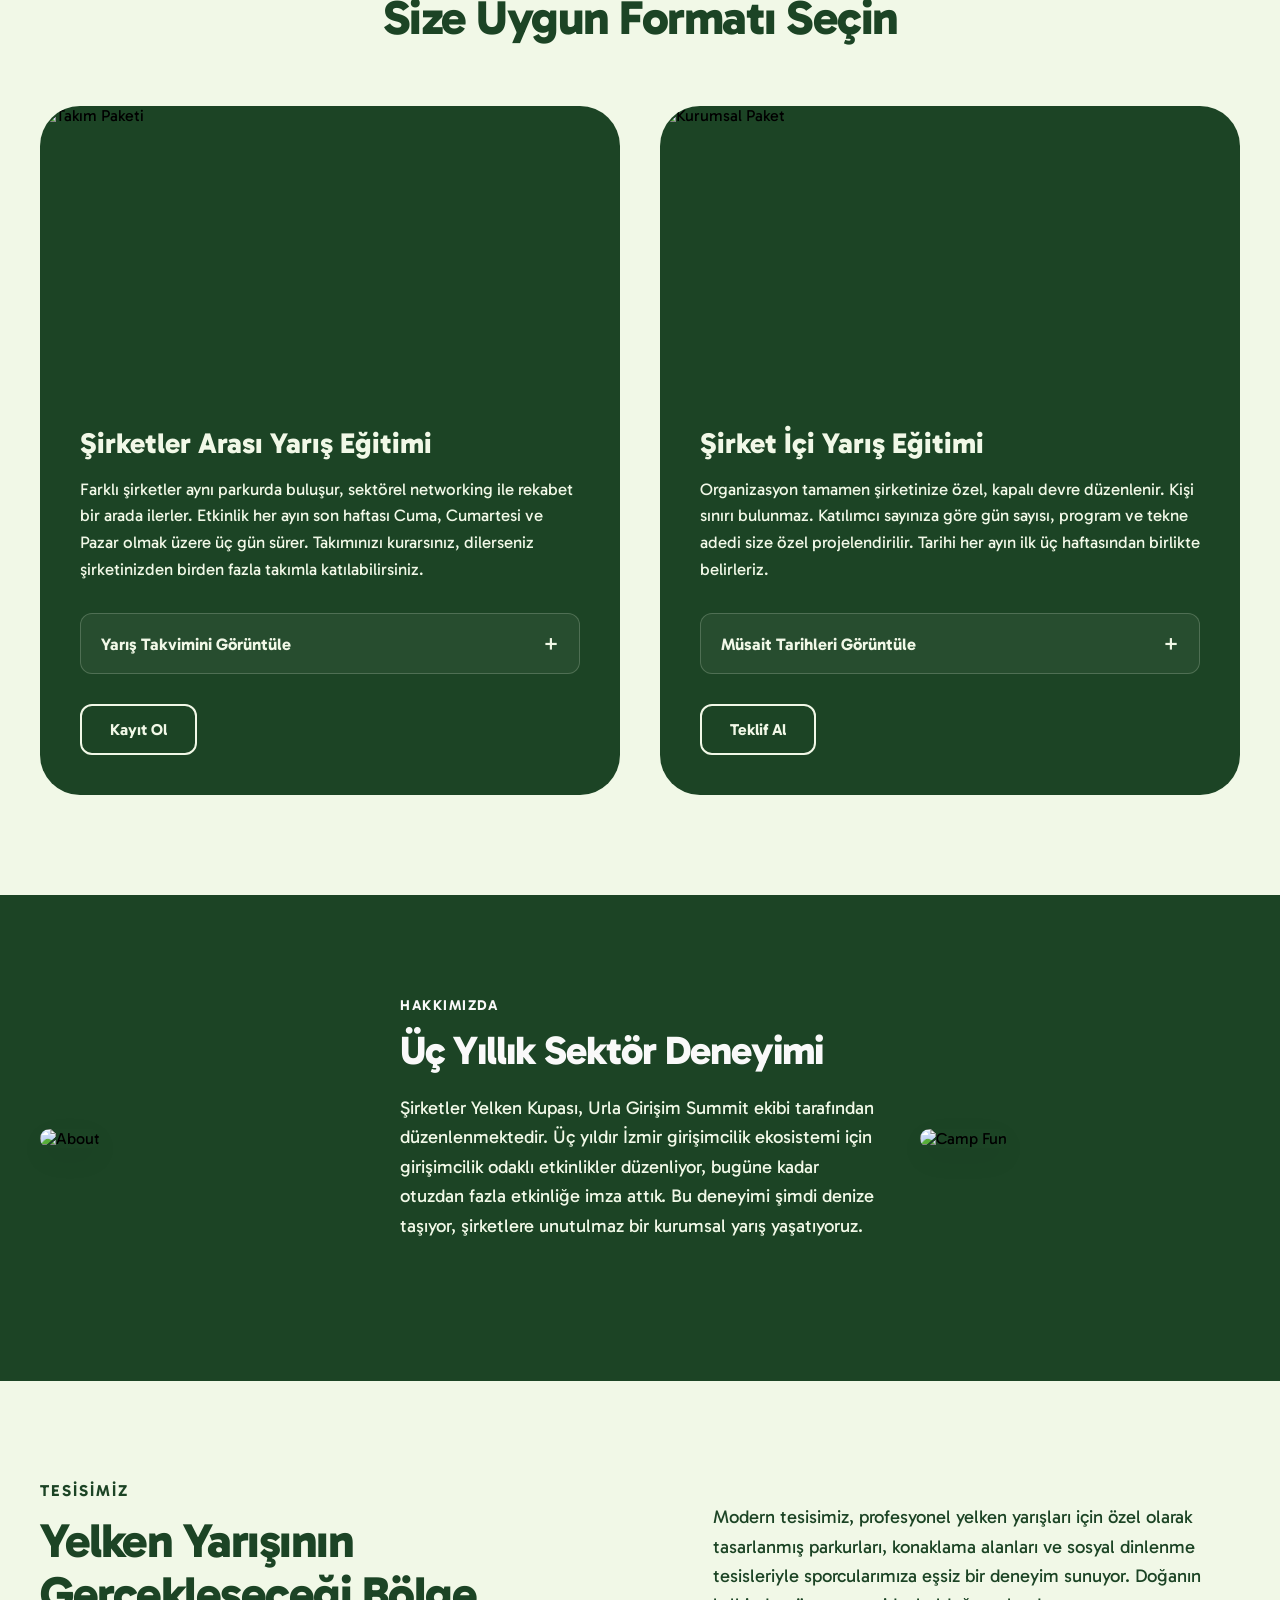
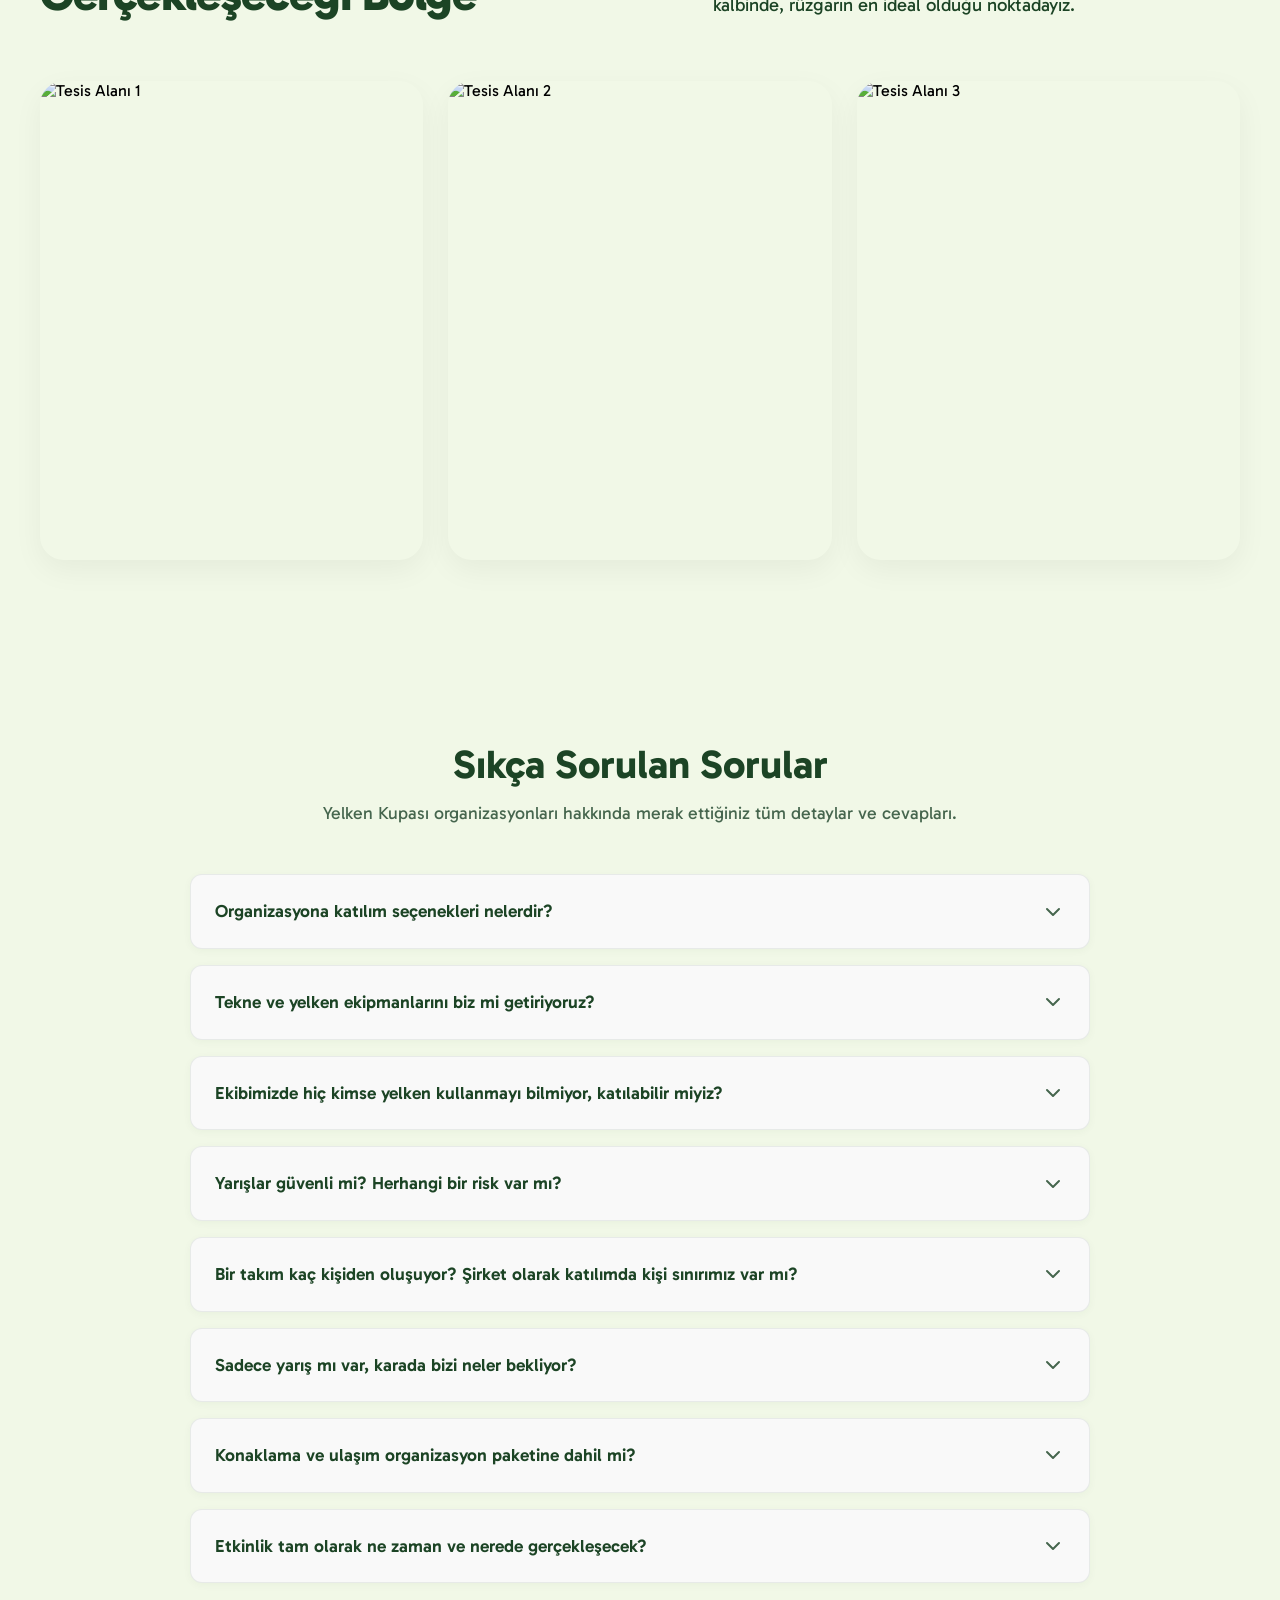
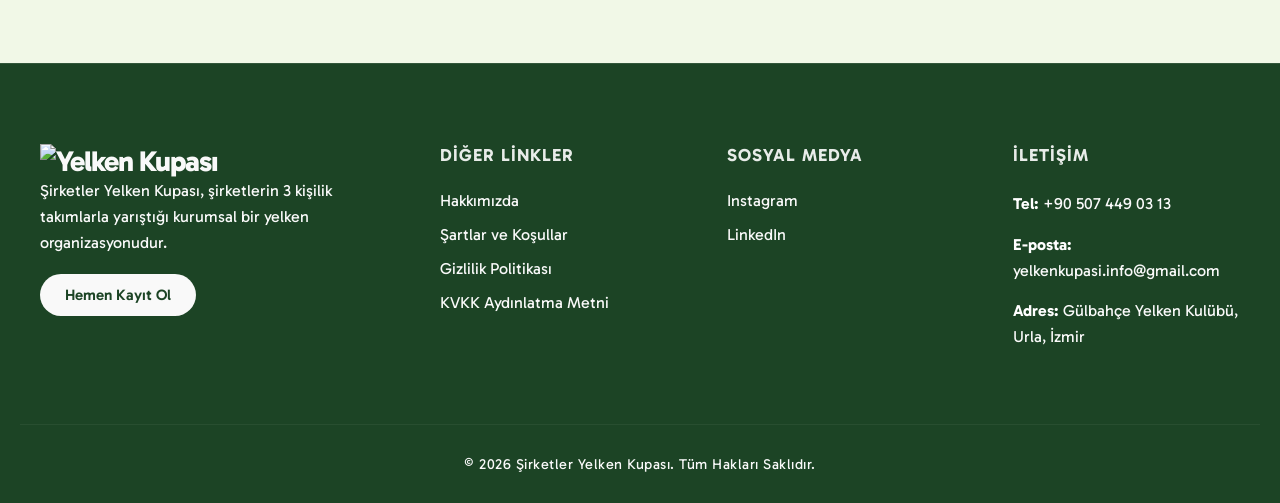
==== commit ce706625: "Link yerlerinde pasif hale getirildi ve Şirket İçi Yelken Kupası sayfası oluşturuldu ve tamamlandı a" ====
--- a/index.html
+++ b/index.html
@@ -70,7 +70,8 @@
                             Fiyatlar</a></li> -->
                     <li><a href="inter-company-sailing-cup.html" data-i18n="nav_history">Şirketler Arası Yelken
                             Kupası</a></li>
-                    <li><a href="#" data-i18n="nav_history">Şirket İçi Yelken Kupası</a></li>
+                    <li><a href="company-internal-sailing-cup.html" data-i18n="nav_history">Şirket İçi Yelken Kupası</a>
+                    </li>
                     <li><a href="contact.html" data-i18n="nav_contact">İletişim</a></li>
                 </ul>
             </nav>
--- a/css/global.css
+++ b/css/global.css
@@ -361,6 +361,13 @@
 .site-footer .footer-links ul li a:hover {
   color: #ff5c00;
 }
+.site-footer .footer-links ul li:first-child a {
+  pointer-events: none;
+  cursor: default;
+}
+.site-footer .footer-links ul li:first-child a:hover {
+  color: #f9f9f9;
+}
 .site-footer .footer-social .social-icons {
   display: flex;
   flex-direction: column;
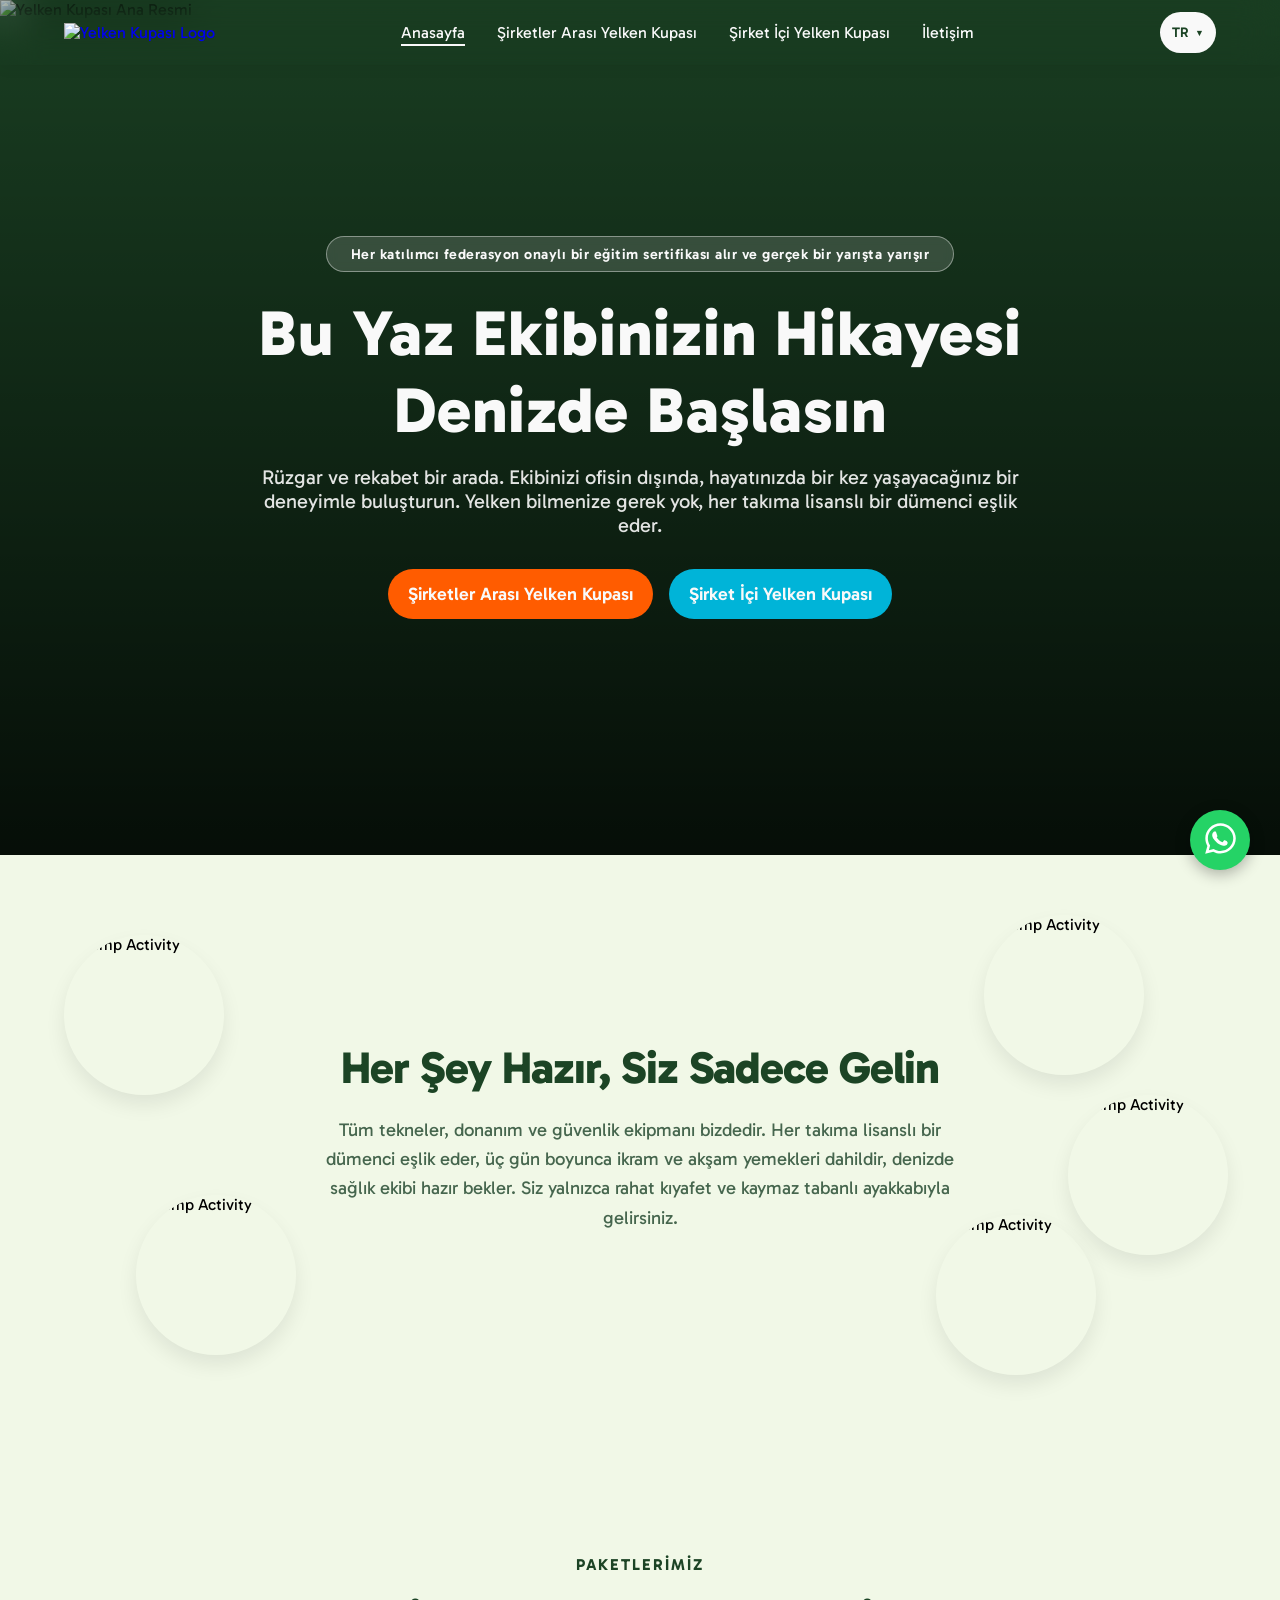
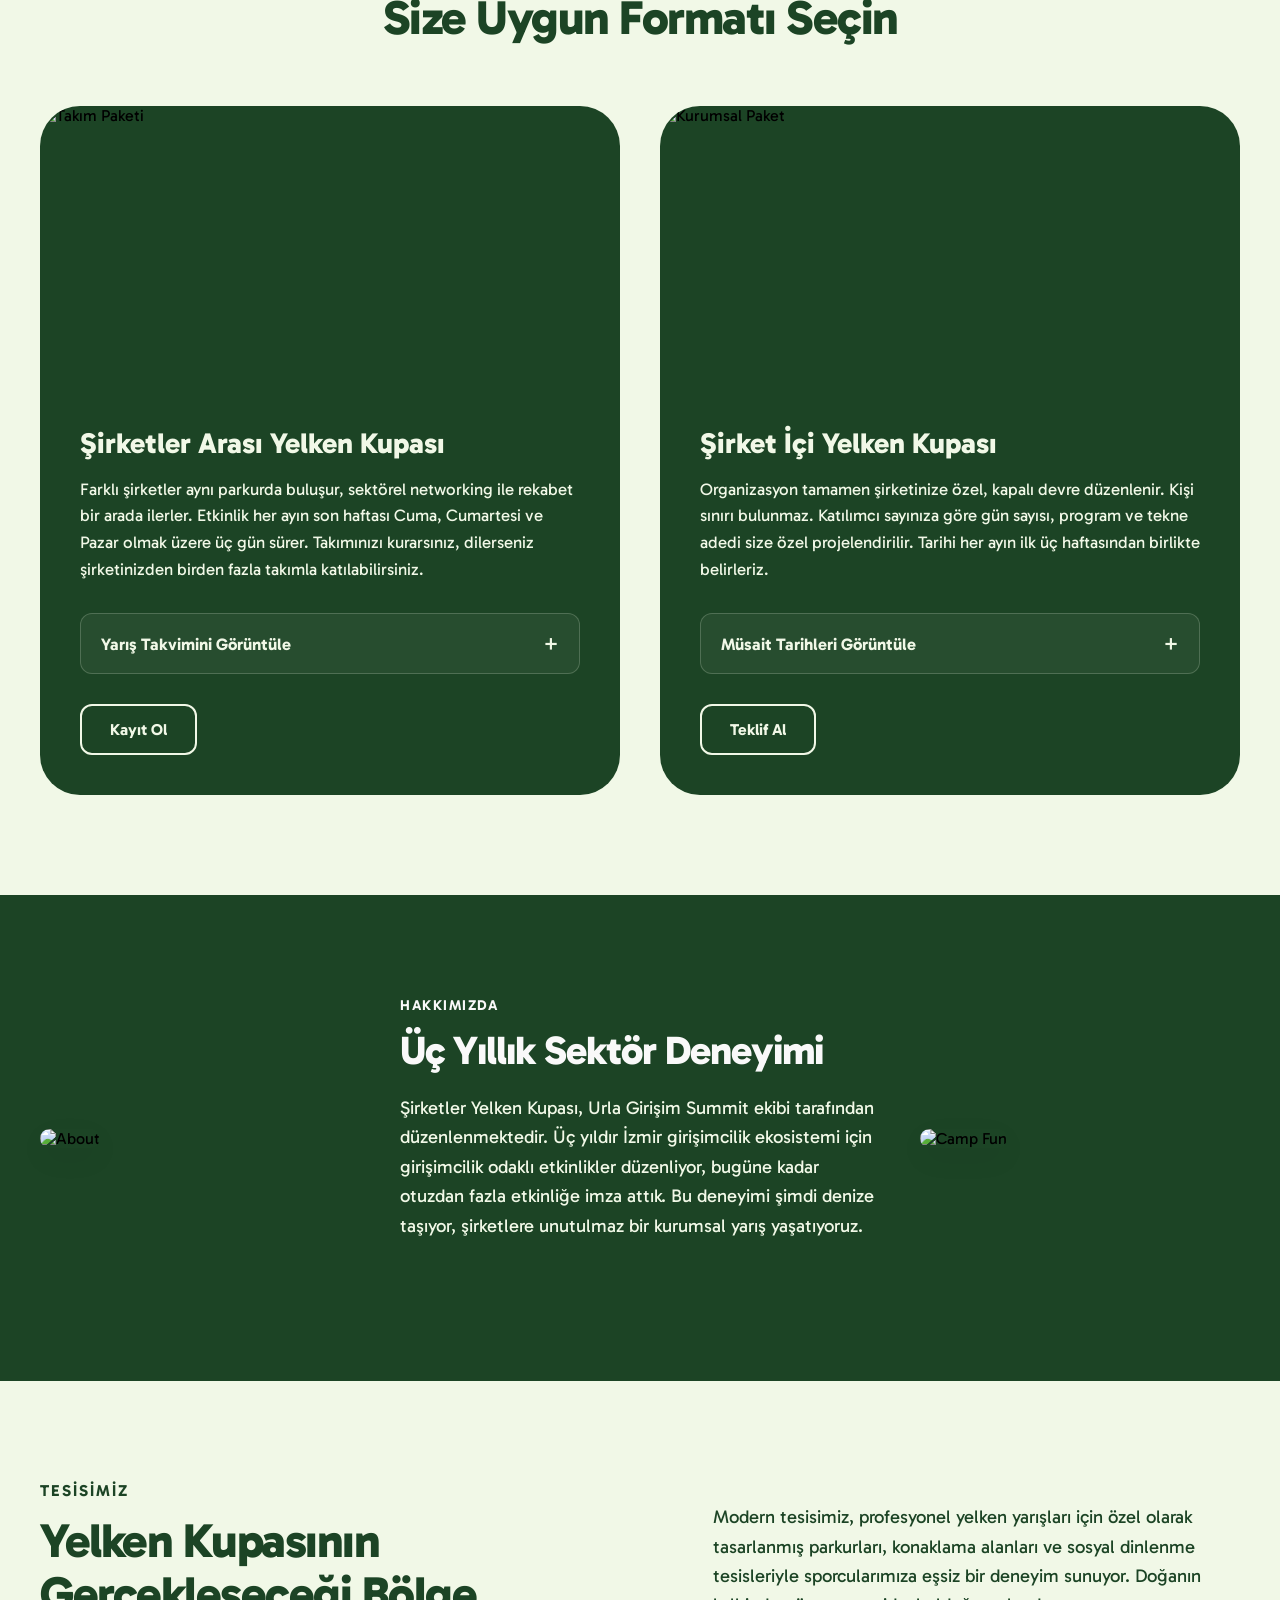
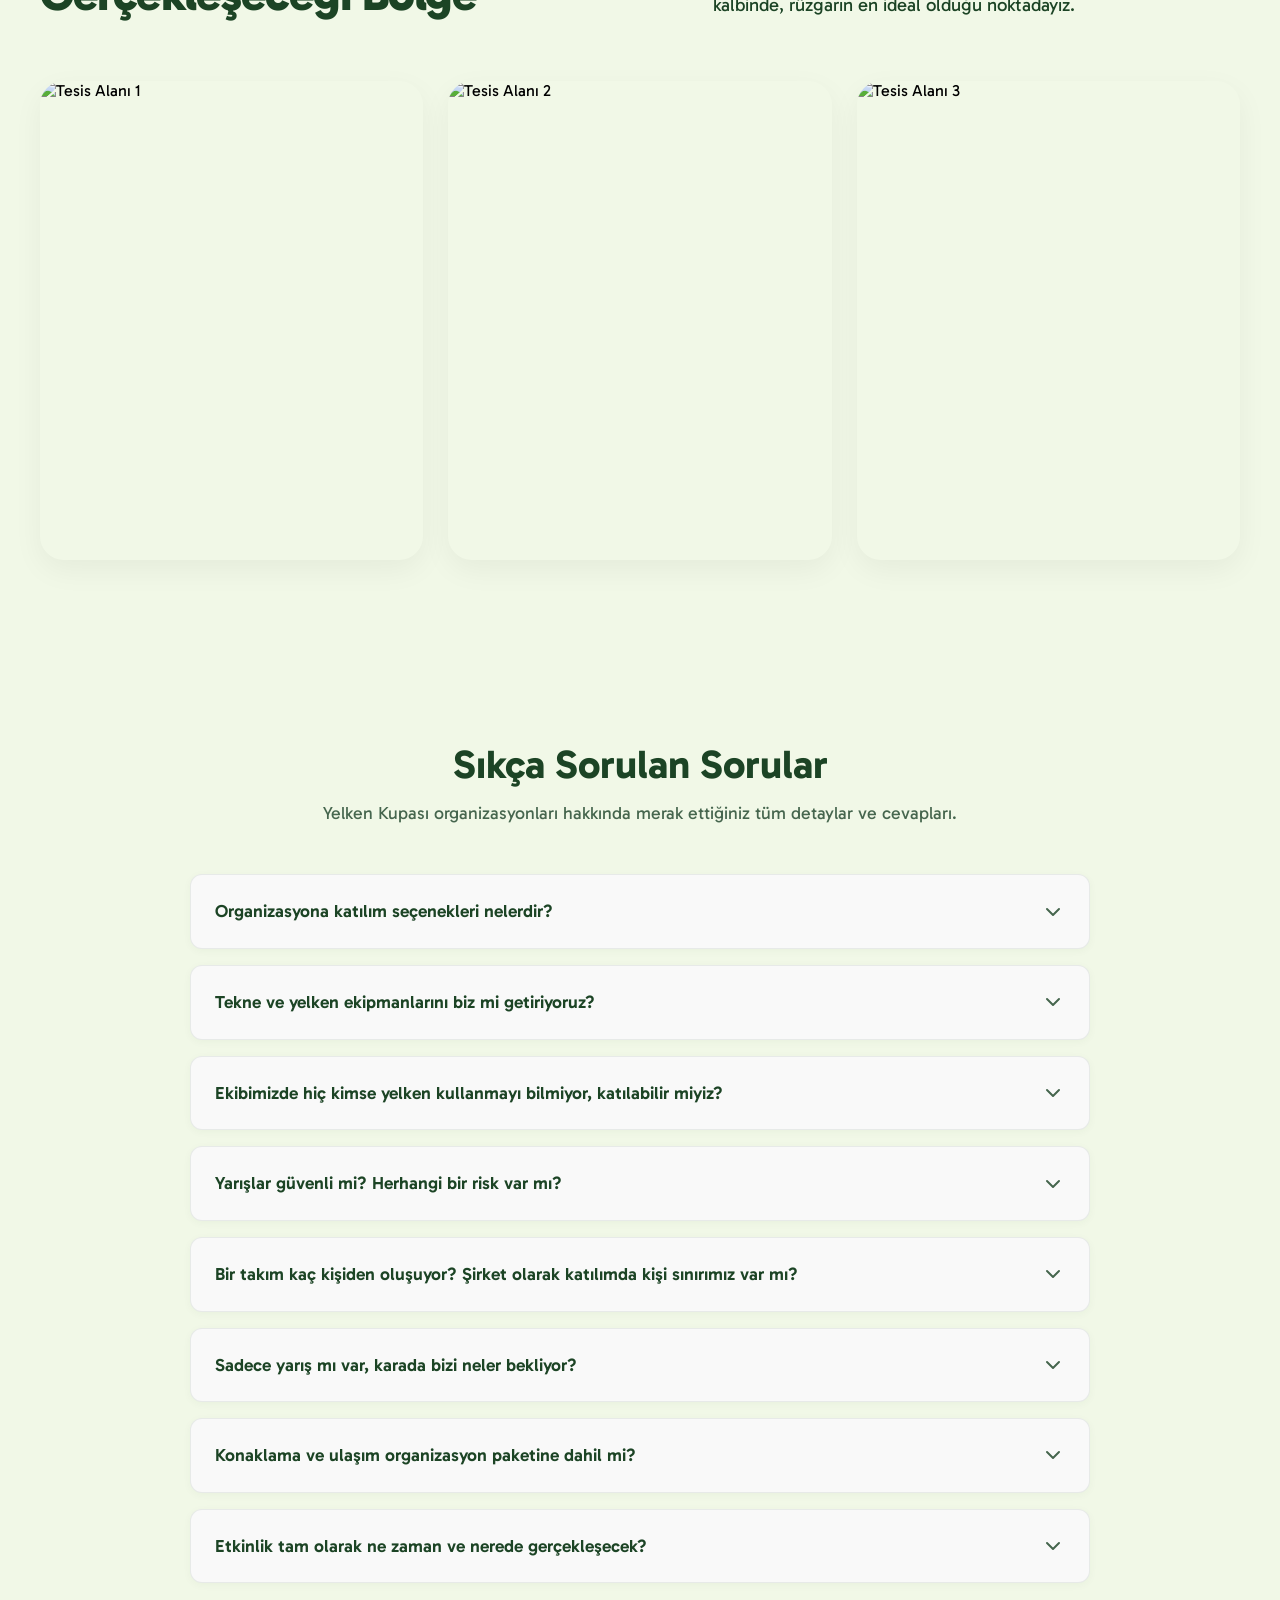
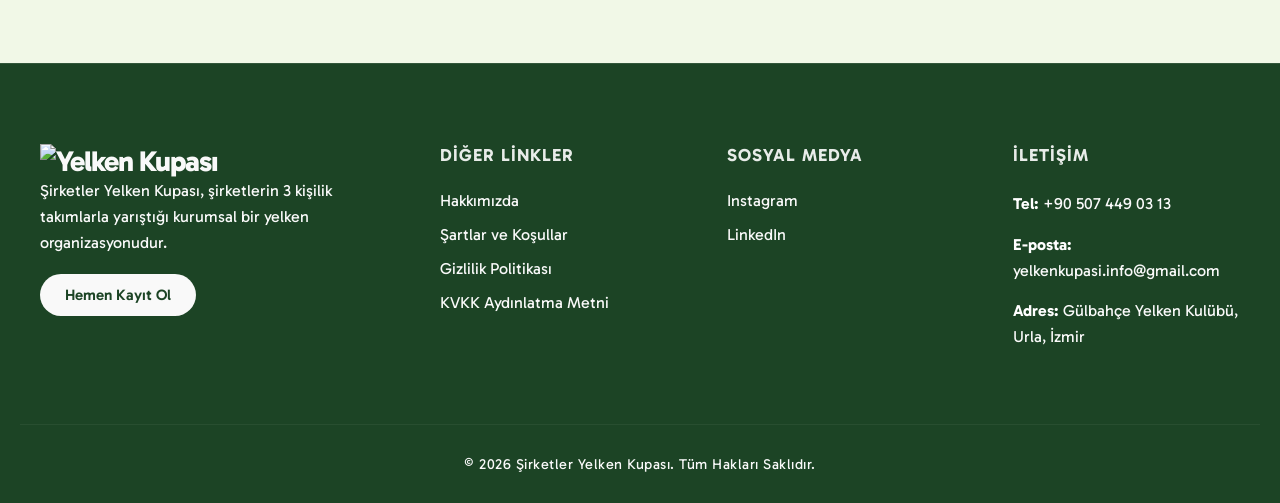
==== commit 2dd14695: "Sayfalarda linkler değiştirildi ve tasarımda değişikilikler yapıldı ayrıca tasarımda buglar düzeltil" ====
--- a/index.html
+++ b/index.html
@@ -108,8 +108,8 @@
                 eşlik eder.</p>
 
             <div class="hero-buttons">
-                <a href="#packages" class="btn-primary" data-i18n="hero_btn">Şirketler Arası Yarış Eğitimi</a>
-                <a href="#packages" class="btn-secondary" data-i18n="hero_btn_2">Şirket İçi Yarış Eğitimi</a>
+                <a href="#packages" class="btn-primary" data-i18n="hero_btn">Şirketler Arası Yelken Kupası</a>
+                <a href="#packages" class="btn-secondary" data-i18n="hero_btn_2">Şirket İçi Yelken Kupası</a>
             </div>
         </div>
     </section>
@@ -125,8 +125,6 @@
                     dümenci eşlik eder, üç gün boyunca ikram ve akşam yemekleri dahildir, denizde sağlık ekibi hazır
                     bekler. Siz yalnızca rahat kıyafet ve kaymaz tabanlı ayakkabıyla gelirsiniz.
                 </p>
-                <a href="https://yelkenkupasi.fillout.com/erkenkayit" target="_blank" class="btn-primary"
-                    data-i18n="btn_register_2">Kayıt Ol</a>
             </div>
 
             <img src="image/image3.jpg" alt="Camp Activity" class="circle-img right-1">
@@ -146,7 +144,7 @@
                 <div class="package-card">
                     <div class="card-image"><img src="image/image3.jpg" alt="Takım Paketi"></div>
                     <div class="card-body">
-                        <h3 data-i18n="pkg1_title">Şirketler Arası Yarış Eğitimi</h3>
+                        <h3 data-i18n="pkg1_title">Şirketler Arası Yelken Kupası</h3>
                         <p data-i18n="pkg1_desc">Farklı şirketler aynı parkurda buluşur, sektörel networking ile rekabet
                             bir arada ilerler. Etkinlik her ayın son haftası Cuma, Cumartesi ve Pazar olmak üzere üç gün
                             sürer. Takımınızı kurarsınız, dilerseniz şirketinizden birden fazla takımla
@@ -195,15 +193,15 @@
                                 </div>
                             </div>
                         </div>
-                        <a href="https://yelkenkupasi.fillout.com/erkenkayit" target="_blank" class="btn-outline"
-                            data-i18n="btn_register_5">Kayıt Ol</a>
+                        <a href="inter-company-sailing-cup.html" class="btn-outline" data-i18n="btn_register_5">Kayıt
+                            Ol</a>
                     </div>
                 </div>
 
                 <div class="package-card">
                     <div class="card-image"><img src="image/image4.jpg" alt="Kurumsal Paket"></div>
                     <div class="card-body">
-                        <h3 data-i18n="pkg2_title">Şirket İçi Yarış Eğitimi</h3>
+                        <h3 data-i18n="pkg2_title">Şirket İçi Yelken Kupası</h3>
                         <p data-i18n="pkg2_desc">Organizasyon tamamen şirketinize özel, kapalı devre düzenlenir. Kişi
                             sınırı bulunmaz. Katılımcı sayınıza göre gün sayısı, program ve tekne adedi size özel
                             projelendirilir. Tarihi her ayın ilk üç haftasından birlikte belirleriz.</p>
@@ -283,8 +281,8 @@
                             </div>
                         </div>
 
-                        <a href="https://yelkenkupasi.fillout.com/erkenkayit" target="_blank" class="btn-outline"
-                            data-i18n="pkg2_btn">Teklif Al</a>
+                        <a href="company-internal-sailing-cup.html" class="btn-outline" data-i18n="pkg2_btn">Teklif
+                            Al</a>
                     </div>
                 </div>
             </div>
@@ -317,7 +315,7 @@
             <div class="facility-header">
                 <div class="header-left">
                     <span class="section-subtitle" data-i18n="facility_subtitle">Tesisimiz</span>
-                    <h2 data-i18n="facility_title">Yelken Yarışının Gerçekleşeceği Bölge</h2>
+                    <h2 data-i18n="facility_title">Yelken Kupasının Gerçekleşeceği Bölge</h2>
                 </div>
                 <div class="header-right">
                     <p data-i18n="facility_desc">Modern tesisimiz, profesyonel yelken yarışları için özel olarak
--- a/css/index.css
+++ b/css/index.css
@@ -187,17 +187,6 @@
   line-height: 1.6;
   margin-bottom: 35px;
 }
-.intro-section .intro-content .btn-primary {
-  padding: 14px 36px;
-  font-size: 1.1rem;
-  background-color: #ff5c00;
-  color: #f9f9f9;
-  transition: all 0.3s ease-in-out;
-}
-.intro-section .intro-content .btn-primary:hover {
-  background-color: #1c4425;
-  color: #f9f9f9;
-}
 .intro-section .circle-img {
   position: absolute;
   border-radius: 50%;
